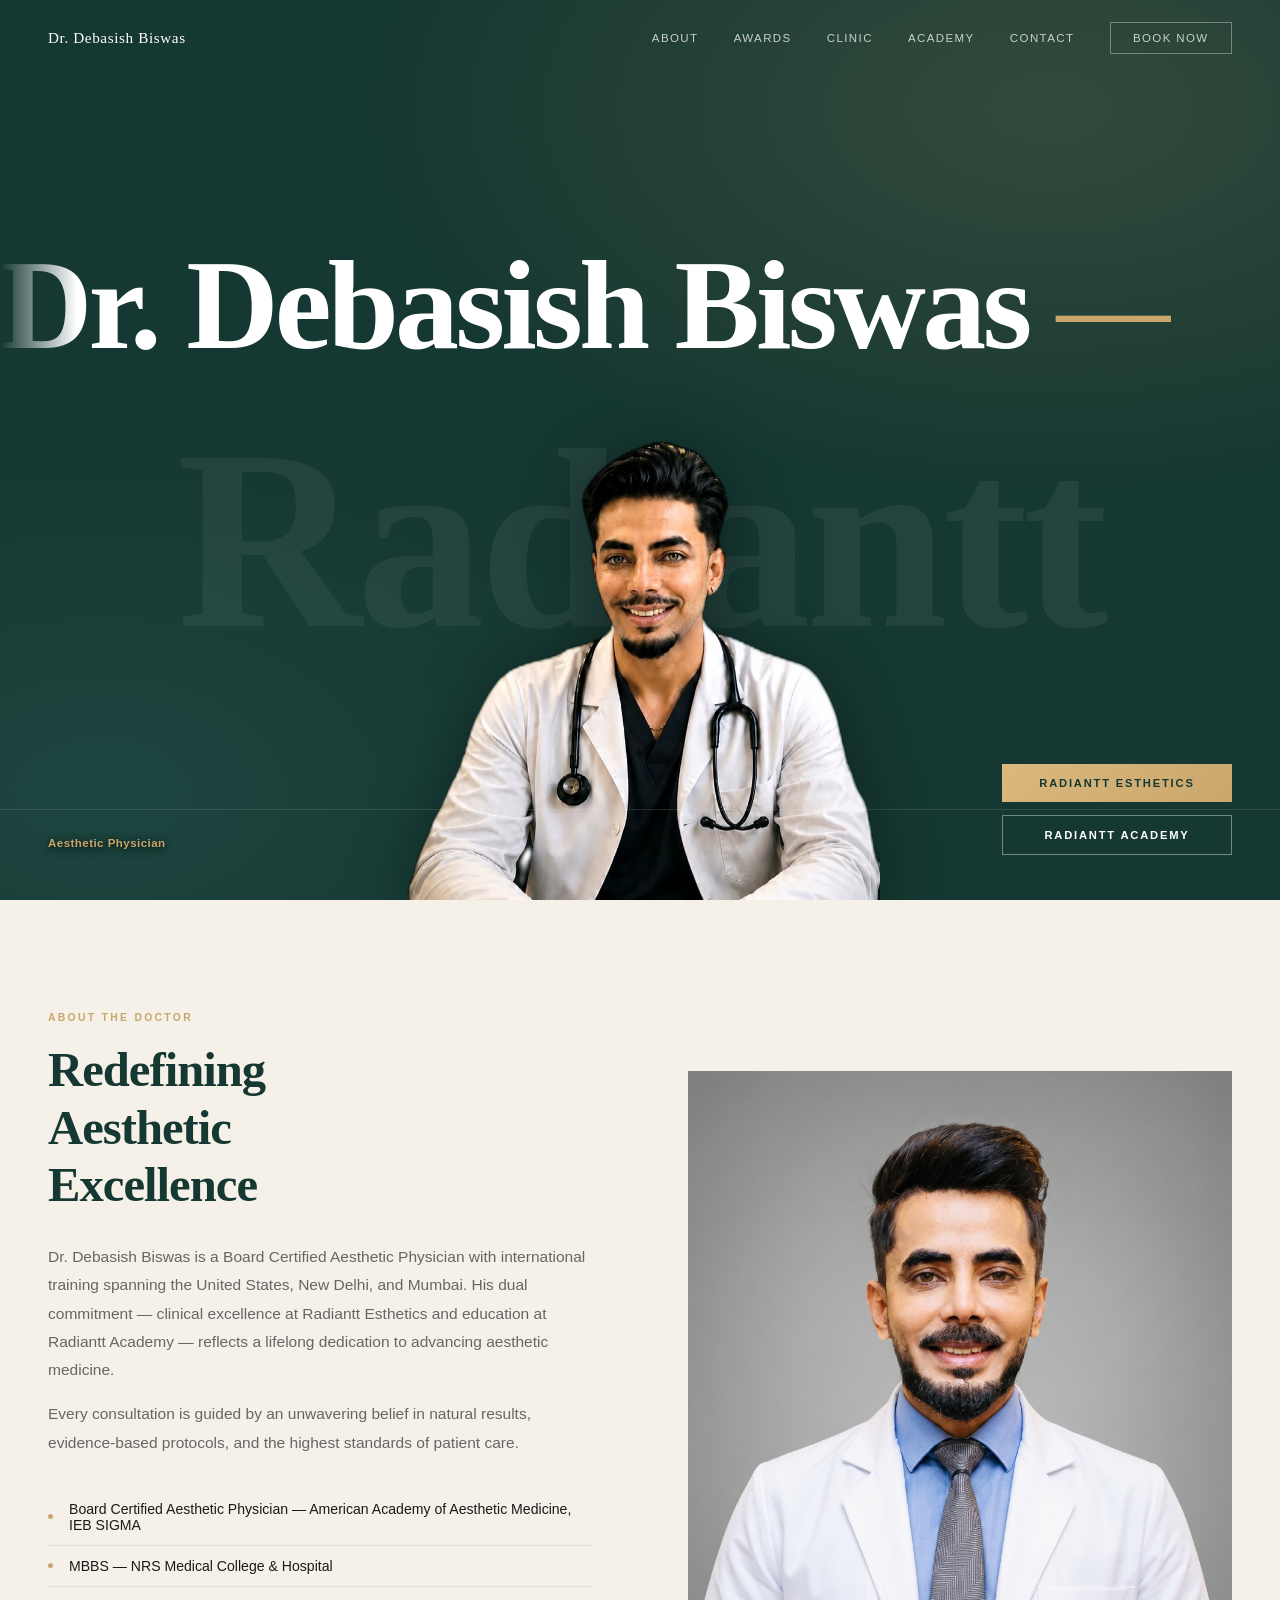
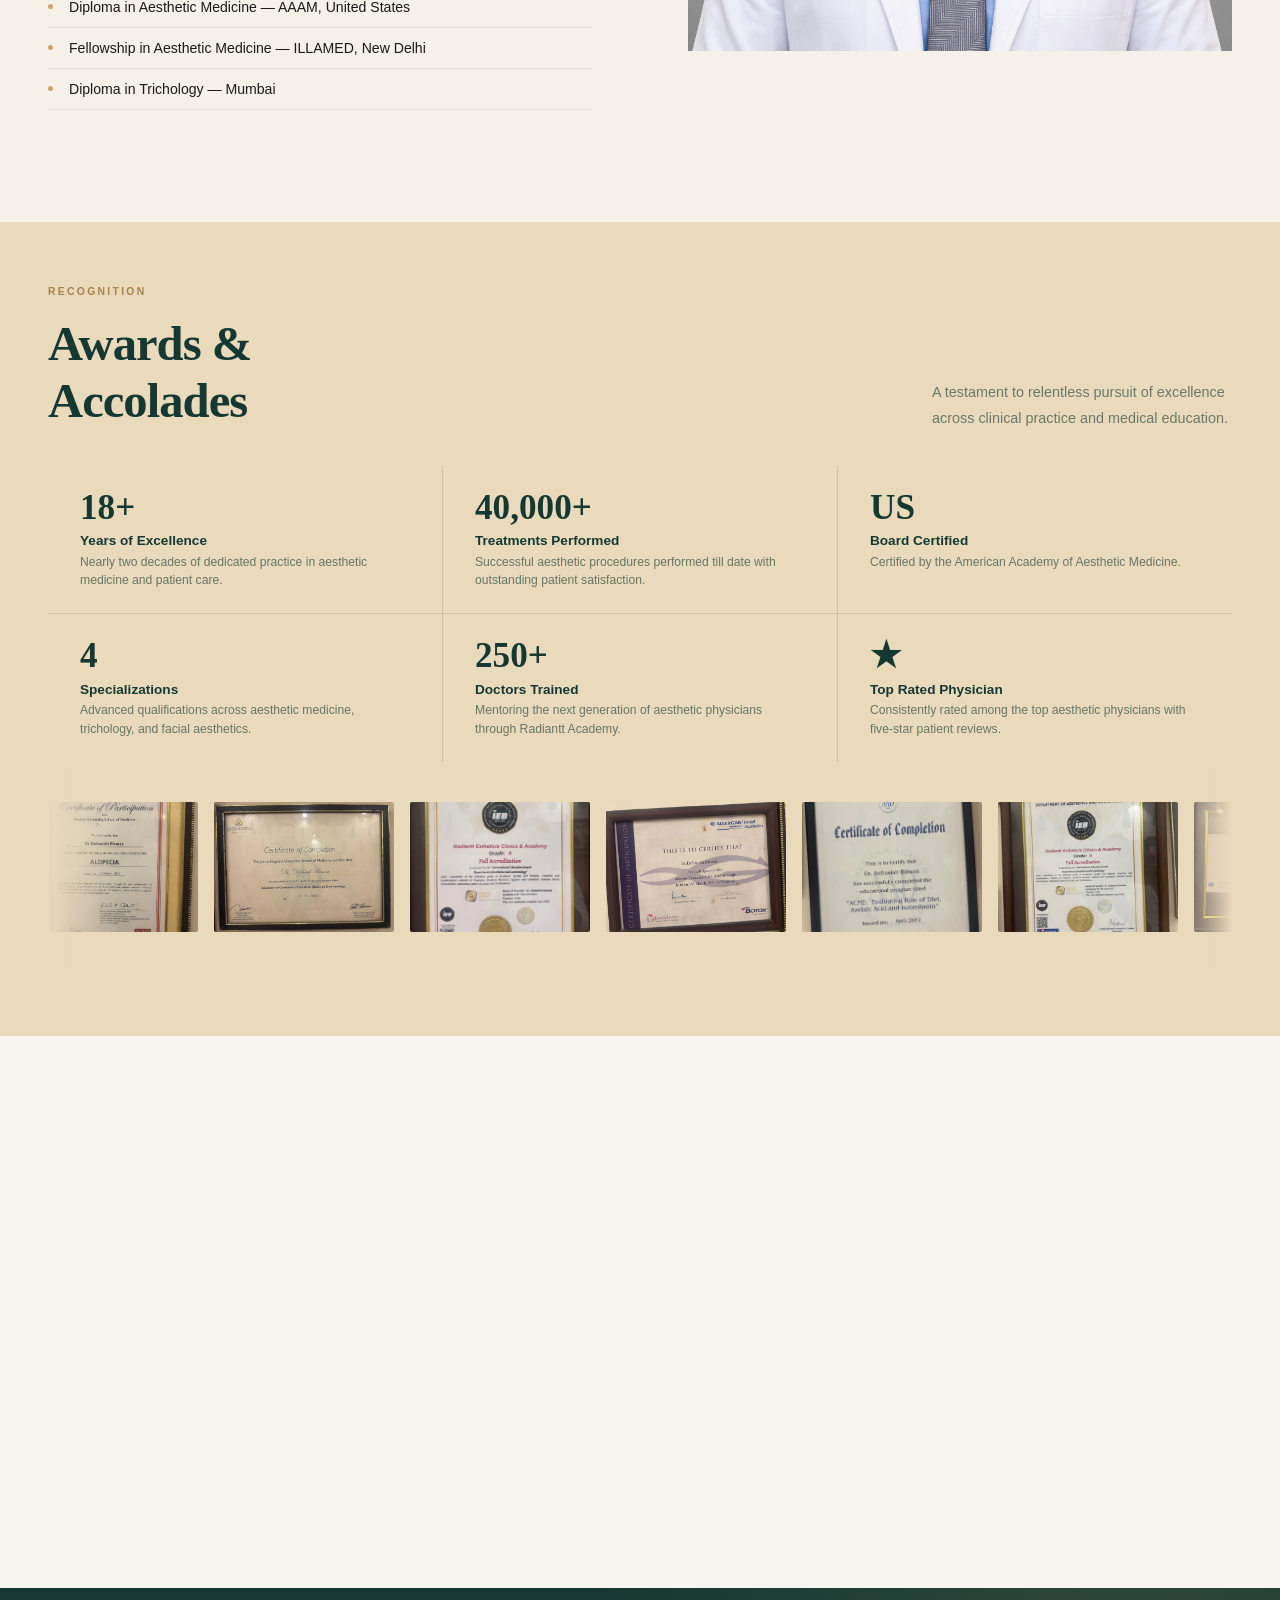
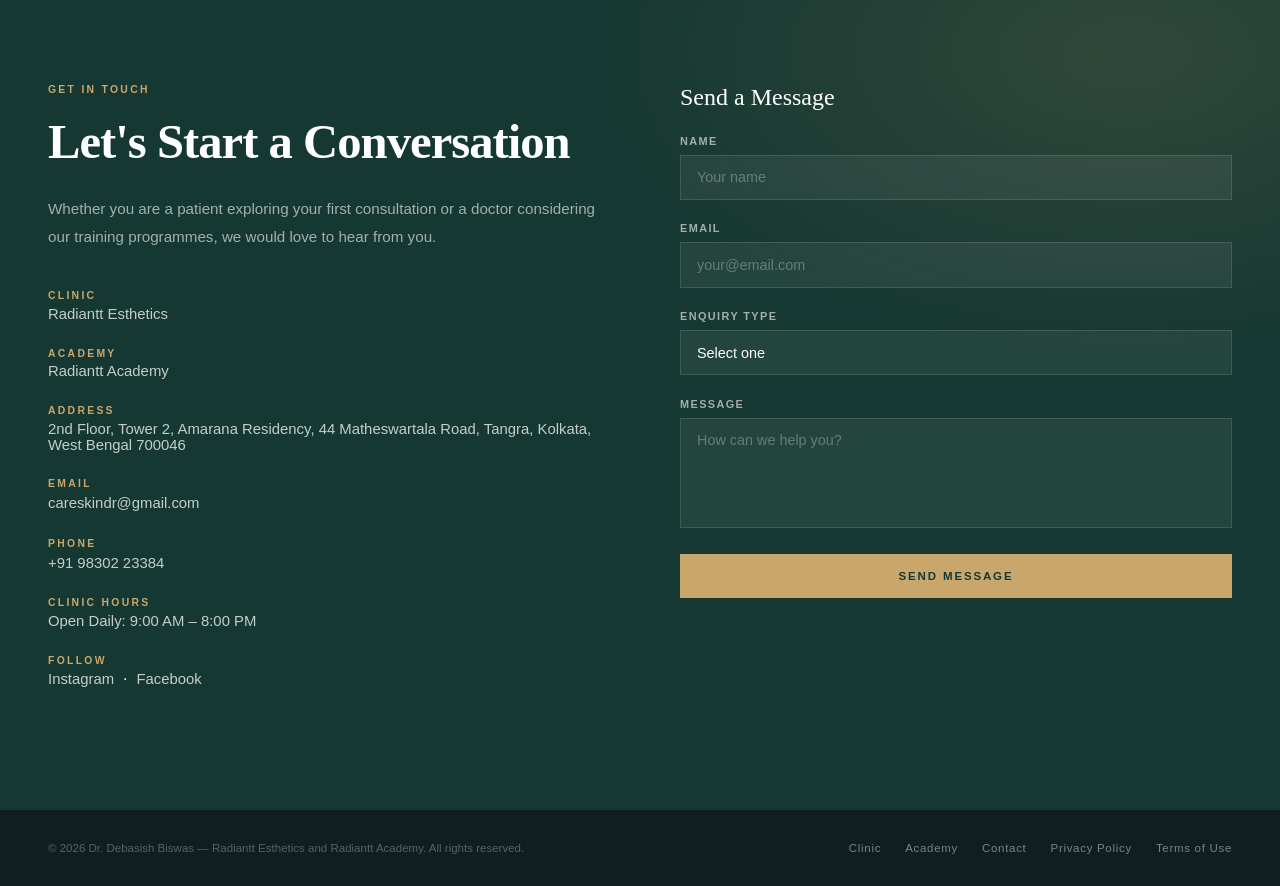
==== index.html @ 65ec3993 "Add "db" monogram favicon in forest green favicon.ico plus 16/32px PNGs and an opaque apple-touch-ic" ====
<!DOCTYPE html>
<html lang="en">
<head>
<meta charset="UTF-8">
<meta name="viewport" content="width=device-width, initial-scale=1.0">
<meta http-equiv="Content-Security-Policy" content="default-src 'self'; style-src 'self' 'unsafe-inline' https://fonts.googleapis.com; font-src https://fonts.gstatic.com; img-src 'self' data:; script-src 'self'; form-action 'none'; base-uri 'self'; frame-ancestors 'none'; object-src 'none'">
<meta name="referrer" content="strict-origin-when-cross-origin">
<meta name="robots" content="noindex, nofollow">
<meta name="description" content="Dr. Debasish Biswas — Board Certified Aesthetic Physician. Radiantt Esthetics clinic and Radiantt Academy training in aesthetic medicine.">
<title>Dr. Debasish Biswas - Aesthetic Physician</title>
<link rel="preconnect" href="https://fonts.googleapis.com">
<link rel="preconnect" href="https://fonts.gstatic.com" crossorigin>
<link href="https://fonts.googleapis.com/css2?family=Playfair+Display:ital,wght@0,400;0,600;0,700;0,900;1,400&family=Inter:wght@300;400;500;600&display=swap" rel="stylesheet">
<link rel="icon" href="favicon.ico" sizes="any">
<link rel="icon" href="favicon-32.png" type="image/png" sizes="32x32">
<link rel="icon" href="favicon-16.png" type="image/png" sizes="16x16">
<link rel="apple-touch-icon" href="apple-touch-icon.png">
<link rel="stylesheet" href="style.css?v=43">
</head>
<body class="home">
<nav id="nav">
  <a href="index.html" class="nav-logo">Dr. Debasish Biswas</a>
  <div class="nav-links">
    <a href="#about">About</a>
    <a href="#awards">Awards</a>
    <a href="clinic.html">Clinic</a>
    <a href="academy.html">Academy</a>
    <a href="#contact">Contact</a>
    <a href="clinic.html#booking" class="nav-book">Book Now</a>
  </div>
  <button class="ham" id="hamBtn" aria-label="Open menu"><span></span><span></span><span></span></button>
</nav>
<div class="mobile-menu" id="mobileMenu">
  <button class="mobile-close" id="mobileClose" aria-label="Close menu">&#x2715;</button>
  <a href="#about">About</a><a href="#awards">Awards</a><a href="clinic.html">Clinic</a>
  <a href="academy.html">Academy</a><a href="#contact">Contact</a><a href="clinic.html#booking">Book Now</a>
</div>
<section class="hero" id="home">
  <div class="hero-bg-word">Radiantt</div>
  <div class="hero-marquee">
    <div class="hero-track">
      <span>Dr. Debasish Biswas <span class="dash">&mdash;</span> </span>
      <span>Dr. Debasish Biswas <span class="dash">&mdash;</span> </span>
      <span>Dr. Debasish Biswas <span class="dash">&mdash;</span> </span>
      <span>Dr. Debasish Biswas <span class="dash">&mdash;</span> </span>
    </div>
  </div>
  <div class="hero-photo-wrap"><img src="hero-cutout.png" alt="Dr. Debasish Biswas"></div>
  <div class="hero-rule"></div>
  <div class="hero-bottom">
    <div class="hero-cred">
      <strong>Aesthetic Physician</strong>
    </div>
    <div class="hero-cta">
      <a href="clinic.html" class="btn-gold">Radiantt Esthetics</a>
      <a href="academy.html" class="btn-ghost">Radiantt Academy</a>
    </div>
  </div>
</section>
<section class="about" id="about">
  <div>
    <div class="lbl">About the Doctor</div>
    <h2 class="sec-title">Redefining<br>Aesthetic<br>Excellence</h2>
    <p class="sec-body">Dr. Debasish Biswas is a Board Certified Aesthetic Physician with international training spanning the United States, New Delhi, and Mumbai. His dual commitment &mdash; clinical excellence at Radiantt Esthetics and education at Radiantt Academy &mdash; reflects a lifelong dedication to advancing aesthetic medicine.</p>
    <p class="sec-body" style="margin-top:1rem">Every consultation is guided by an unwavering belief in natural results, evidence-based protocols, and the highest standards of patient care.</p>
    <ul class="cred-list">
      <li>Board Certified Aesthetic Physician &mdash; American Academy of Aesthetic Medicine, IEB SIGMA</li>
      <li>MBBS &mdash; NRS Medical College &amp; Hospital</li>
      <li>Diploma in Aesthetic Medicine &mdash; AAAM, United States</li>
      <li>Fellowship in Aesthetic Medicine &mdash; ILLAMED, New Delhi</li>
      <li>Diploma in Trichology &mdash; Mumbai</li>
    </ul>
  </div>
  <div class="about-img-wrap">
    <img src="about%20me.jpeg" alt="Dr. Debasish Biswas">
    <div class="about-accent"></div>
  </div>
</section>
<section class="awards" id="awards">
  <div class="awards-head">
    <div><div class="lbl">Recognition</div><h2 class="sec-title" style="margin-bottom:0">Awards &amp;<br>Accolades</h2></div>
    <p class="awards-sub">A testament to relentless pursuit of excellence across clinical practice and medical education.</p>
  </div>
  <div class="awards-grid">
    <div class="award-card"><div class="award-num">18+</div><div class="award-title">Years of Excellence</div><div class="award-desc">Nearly two decades of dedicated practice in aesthetic medicine and patient care.</div></div>
    <div class="award-card"><div class="award-num">40,000+</div><div class="award-title">Treatments Performed</div><div class="award-desc">Successful aesthetic procedures performed till date with outstanding patient satisfaction.</div></div>
    <div class="award-card"><div class="award-num">US</div><div class="award-title">Board Certified</div><div class="award-desc">Certified by the American Academy of Aesthetic Medicine.</div></div>
    <div class="award-card"><div class="award-num">4</div><div class="award-title">Specializations</div><div class="award-desc">Advanced qualifications across aesthetic medicine, trichology, and facial aesthetics.</div></div>
    <div class="award-card"><div class="award-num">250+</div><div class="award-title">Doctors Trained</div><div class="award-desc">Mentoring the next generation of aesthetic physicians through Radiantt Academy.</div></div>
    <div class="award-card"><div class="award-num">&#9733;</div><div class="award-title">Top Rated Physician</div><div class="award-desc">Consistently rated among the top aesthetic physicians with five-star patient reviews.</div></div>
  </div>
  <div class="awards-strip">
    <div class="awards-reel" id="awardsReel">
      <button class="ar-item" data-src="awards/IMG_3077.webp"><img src="awards/IMG_3077.webp" alt="Award photo" loading="lazy"></button>
      <button class="ar-item" data-src="awards/IMG_3078.webp"><img src="awards/IMG_3078.webp" alt="Award photo" loading="lazy"></button>
      <button class="ar-item" data-src="awards/IMG_3079.webp"><img src="awards/IMG_3079.webp" alt="Award photo" loading="lazy"></button>
      <button class="ar-item" data-src="awards/IMG_3080.webp"><img src="awards/IMG_3080.webp" alt="Award photo" loading="lazy"></button>
      <button class="ar-item" data-src="awards/IMG_3081.webp"><img src="awards/IMG_3081.webp" alt="Award photo" loading="lazy"></button>
      <button class="ar-item" data-src="awards/IMG_3082.webp"><img src="awards/IMG_3082.webp" alt="Award photo" loading="lazy"></button>
      <button class="ar-item" data-src="awards/IMG_3085.webp"><img src="awards/IMG_3085.webp" alt="Award photo" loading="lazy"></button>
      <button class="ar-item" data-src="awards/IMG_3086.webp"><img src="awards/IMG_3086.webp" alt="Award photo" loading="lazy"></button>
      <button class="ar-item" data-src="awards/IMG_3087.webp"><img src="awards/IMG_3087.webp" alt="Award photo" loading="lazy"></button>
      <button class="ar-item" data-src="awards/IMG_3088.webp"><img src="awards/IMG_3088.webp" alt="Award photo" loading="lazy"></button>
      <button class="ar-item" data-src="awards/IMG_3089.webp"><img src="awards/IMG_3089.webp" alt="Award photo" loading="lazy"></button>
      <button class="ar-item" data-src="awards/IMG_3090.webp"><img src="awards/IMG_3090.webp" alt="Award photo" loading="lazy"></button>
      <button class="ar-item" data-src="awards/IMG_3091.webp"><img src="awards/IMG_3091.webp" alt="Award photo" loading="lazy"></button>
      <button class="ar-item" data-src="awards/IMG_3092.webp"><img src="awards/IMG_3092.webp" alt="Award photo" loading="lazy"></button>
      <button class="ar-item" data-src="awards/IMG_3093.webp"><img src="awards/IMG_3093.webp" alt="Award photo" loading="lazy"></button>
      <button class="ar-item" data-src="awards/IMG_3096.webp"><img src="awards/IMG_3096.webp" alt="Award photo" loading="lazy"></button>
      <button class="ar-item" data-src="awards/IMG_3097.webp"><img src="awards/IMG_3097.webp" alt="Award photo" loading="lazy"></button>
      <button class="ar-item" data-src="awards/IMG_3098.webp"><img src="awards/IMG_3098.webp" alt="Award photo" loading="lazy"></button>
      <button class="ar-item" data-src="awards/IMG_3099.webp"><img src="awards/IMG_3099.webp" alt="Award photo" loading="lazy"></button>
      <button class="ar-item" data-src="awards/IMG_3100.webp"><img src="awards/IMG_3100.webp" alt="Award photo" loading="lazy"></button>
      <button class="ar-item" data-src="awards/IMG_3844.webp"><img src="awards/IMG_3844.webp" alt="Award photo" loading="lazy"></button>
      <button class="ar-item" data-src="awards/IMG_3845.webp"><img src="awards/IMG_3845.webp" alt="Award photo" loading="lazy"></button>
      <button class="ar-item" data-src="awards/copy_41D85144-1AA3-41CF-B88D-F501EE7491CE.webp"><img src="awards/copy_41D85144-1AA3-41CF-B88D-F501EE7491CE.webp" alt="Award photo" loading="lazy"></button>
      <!-- duplicate for seamless loop -->
      <button class="ar-item" data-src="awards/IMG_3077.webp"><img src="awards/IMG_3077.webp" alt="Award photo" loading="lazy"></button>
      <button class="ar-item" data-src="awards/IMG_3078.webp"><img src="awards/IMG_3078.webp" alt="Award photo" loading="lazy"></button>
      <button class="ar-item" data-src="awards/IMG_3079.webp"><img src="awards/IMG_3079.webp" alt="Award photo" loading="lazy"></button>
      <button class="ar-item" data-src="awards/IMG_3080.webp"><img src="awards/IMG_3080.webp" alt="Award photo" loading="lazy"></button>
      <button class="ar-item" data-src="awards/IMG_3081.webp"><img src="awards/IMG_3081.webp" alt="Award photo" loading="lazy"></button>
      <button class="ar-item" data-src="awards/IMG_3082.webp"><img src="awards/IMG_3082.webp" alt="Award photo" loading="lazy"></button>
      <button class="ar-item" data-src="awards/IMG_3085.webp"><img src="awards/IMG_3085.webp" alt="Award photo" loading="lazy"></button>
      <button class="ar-item" data-src="awards/IMG_3086.webp"><img src="awards/IMG_3086.webp" alt="Award photo" loading="lazy"></button>
      <button class="ar-item" data-src="awards/IMG_3087.webp"><img src="awards/IMG_3087.webp" alt="Award photo" loading="lazy"></button>
      <button class="ar-item" data-src="awards/IMG_3088.webp"><img src="awards/IMG_3088.webp" alt="Award photo" loading="lazy"></button>
      <button class="ar-item" data-src="awards/IMG_3089.webp"><img src="awards/IMG_3089.webp" alt="Award photo" loading="lazy"></button>
      <button class="ar-item" data-src="awards/IMG_3090.webp"><img src="awards/IMG_3090.webp" alt="Award photo" loading="lazy"></button>
      <button class="ar-item" data-src="awards/IMG_3091.webp"><img src="awards/IMG_3091.webp" alt="Award photo" loading="lazy"></button>
      <button class="ar-item" data-src="awards/IMG_3092.webp"><img src="awards/IMG_3092.webp" alt="Award photo" loading="lazy"></button>
      <button class="ar-item" data-src="awards/IMG_3093.webp"><img src="awards/IMG_3093.webp" alt="Award photo" loading="lazy"></button>
      <button class="ar-item" data-src="awards/IMG_3096.webp"><img src="awards/IMG_3096.webp" alt="Award photo" loading="lazy"></button>
      <button class="ar-item" data-src="awards/IMG_3097.webp"><img src="awards/IMG_3097.webp" alt="Award photo" loading="lazy"></button>
      <button class="ar-item" data-src="awards/IMG_3098.webp"><img src="awards/IMG_3098.webp" alt="Award photo" loading="lazy"></button>
      <button class="ar-item" data-src="awards/IMG_3099.webp"><img src="awards/IMG_3099.webp" alt="Award photo" loading="lazy"></button>
      <button class="ar-item" data-src="awards/IMG_3100.webp"><img src="awards/IMG_3100.webp" alt="Award photo" loading="lazy"></button>
      <button class="ar-item" data-src="awards/IMG_3844.webp"><img src="awards/IMG_3844.webp" alt="Award photo" loading="lazy"></button>
      <button class="ar-item" data-src="awards/IMG_3845.webp"><img src="awards/IMG_3845.webp" alt="Award photo" loading="lazy"></button>
      <button class="ar-item" data-src="awards/copy_41D85144-1AA3-41CF-B88D-F501EE7491CE.webp"><img src="awards/copy_41D85144-1AA3-41CF-B88D-F501EE7491CE.webp" alt="Award photo" loading="lazy"></button>
    </div>
  </div>
</section>
<div id="lb" class="lb" aria-modal="true" role="dialog" aria-label="Award photo" hidden>
  <button class="lb-close" id="lbClose" aria-label="Close">&times;</button>
  <button class="lb-nav lb-prev" id="lbPrev" aria-label="Previous">&#8249;</button>
  <img class="lb-img" id="lbImg" src="" alt="Award photo">
  <button class="lb-nav lb-next" id="lbNext" aria-label="Next">&#8250;</button>
  <div class="lb-counter" id="lbCounter"></div>
</div>
<section class="dual-gateway" id="explore">
  <a href="clinic.html" class="gate-card gate-card--esthetics">
    <div class="lbl">Aesthetic Clinic</div>
    <h3>Radiantt Esthetics</h3>
    <p>Advanced, physician-led aesthetic treatments tailored to your goals &mdash; Botox, pigmentation, facial peels, anti-aging and more.</p>
    <span class="gate-link">Explore the Clinic</span>
  </a>
  <a href="academy.html" class="gate-card gate-card--academy">
    <div class="lbl">Professional Training</div>
    <h3>Radiantt Academy</h3>
    <p>World-class training for doctors entering aesthetic medicine &mdash; hands-on programmes, mentorship and certification.</p>
    <span class="gate-link">Explore the Academy</span>
  </a>
</section>
<section class="contact" id="contact">
  <div class="contact-grid">
    <div class="contact-info">
      <div class="lbl">Get In Touch</div>
      <h2 class="sec-title">Let's Start a Conversation</h2>
      <p>Whether you are a patient exploring your first consultation or a doctor considering our training programmes, we would love to hear from you.</p>
      <div class="c-detail"><div class="lbl">Clinic</div><p>Radiantt Esthetics</p></div>
      <div class="c-detail"><div class="lbl">Academy</div><p>Radiantt Academy</p></div>
      <div class="c-detail"><div class="lbl">Address</div><p>2nd Floor, Tower 2, Amarana Residency, 44 Matheswartala Road, Tangra, Kolkata, West Bengal 700046</p></div>
      <div class="c-detail"><div class="lbl">Email</div><a href="mailto:careskindr@gmail.com">careskindr@gmail.com</a></div>
      <div class="c-detail"><div class="lbl">Phone</div><a href="tel:+919830223384">+91 98302 23384</a></div>
      <div class="c-detail"><div class="lbl">Clinic Hours</div><p>Open Daily: 9:00 AM &ndash; 8:00 PM</p></div>
      <div class="c-detail"><div class="lbl">Follow</div><a href="https://www.instagram.com/radiantt_estheticis/" target="_blank" rel="noopener noreferrer">Instagram</a> &nbsp;&#183;&nbsp; <a href="https://www.facebook.com/drbiswasskincare" target="_blank" rel="noopener noreferrer">Facebook</a></div>
    </div>
    <form data-noaction class="dark-form">
      <div class="contact-form-title">Send a Message</div>
      <div class="form-group"><label>Name</label><input type="text" placeholder="Your name"></div>
      <div class="form-group"><label>Email</label><input type="email" placeholder="your@email.com"></div>
      <div class="form-group"><label>Enquiry Type</label><select><option value="">Select one</option><option>Clinic Appointment</option><option>Academy Enquiry</option><option>General Enquiry</option></select></div>
      <div class="form-group"><label>Message</label><textarea placeholder="How can we help you?"></textarea></div>
      <button type="submit" class="btn-submit" style="background:var(--gold);color:var(--forest)">Send Message</button>
    </form>
  </div>
</section>
<footer>
  <p>&#169; 2026 Dr. Debasish Biswas &mdash; Radiantt Esthetics and Radiantt Academy. All rights reserved.</p>
  <div class="foot-links">
    <a href="clinic.html">Clinic</a>
    <a href="academy.html">Academy</a>
    <a href="#contact">Contact</a>
    <a href="privacy-policy.html">Privacy Policy</a>
    <a href="terms.html">Terms of Use</a>
  </div>
</footer>
<script src="script.js?v=14"></script>
</body>
</html>
---- style.css ----
*,*::before,*::after{margin:0;padding:0;box-sizing:border-box}
:root{--forest:#163832;--forest2:#1e4741;--gold:#c9a76c;--gold2:#dbb97e;--gold-deep:#a8834b;--sand:#e9dabc;--sand2:#f4edde;--cream:#f5f0e8;--light:#f8f5f1;--white:#ffffff;--dark:#1a1a1a;--gray:#666;--border:rgba(0,0,0,0.09)}
html{scroll-behavior:smooth}
body{font-family:'Inter',sans-serif;background:var(--white);color:var(--dark);overflow-x:hidden}
nav{position:fixed;top:0;left:0;right:0;z-index:200;padding:1.4rem 3rem;display:flex;justify-content:space-between;align-items:center;transition:background-color .35s}
nav.scrolled{background-color:var(--forest);backdrop-filter:blur(12px)}
.nav-logo{color:#fff;font-family:'Playfair Display',serif;font-size:.95rem;font-weight:400;letter-spacing:.04em;text-decoration:none}
.nav-links{display:flex;gap:2.2rem;align-items:center}
.nav-links a{color:rgba(255,255,255,.75);text-decoration:none;font-size:.72rem;font-weight:500;letter-spacing:.12em;text-transform:uppercase;transition:color .2s}
.nav-links a:hover,.nav-links a:focus,.nav-links a.active{color:var(--gold)}
.nav-book{padding:.55rem 1.4rem;border:1px solid rgba(255,255,255,.35);color:#fff;font-size:.7rem;font-weight:600;letter-spacing:.12em;text-transform:uppercase;text-decoration:none;transition:all .25s}
.nav-book:hover{background:var(--gold);border-color:var(--gold);color:var(--forest)}
.hero{position:relative;height:100vh;min-height:680px;background:radial-gradient(1100px 620px at 82% 12%,rgba(201,167,108,.16),transparent 62%),radial-gradient(800px 500px at 8% 88%,rgba(30,71,65,.85),transparent 70%),var(--forest);overflow:hidden;display:flex;flex-direction:column;justify-content:flex-end}
.hero-bg-word{position:absolute;top:60%;left:50%;transform:translate(-50%,-50%);font-family:'Playfair Display',serif;font-size:clamp(110px,20vw,300px);font-weight:900;color:rgba(255,255,255,.06);white-space:nowrap;letter-spacing:-.02em;pointer-events:none;user-select:none;z-index:1}
.hero-marquee{position:absolute;top:34%;left:0;right:0;transform:translateY(-50%);z-index:2;overflow:hidden;pointer-events:none;user-select:none;-webkit-mask-image:linear-gradient(90deg,transparent,#000 6%,#000 94%,transparent);mask-image:linear-gradient(90deg,transparent,#000 6%,#000 94%,transparent)}
.hero-track{display:flex;width:max-content;animation:hero-scroll 26s linear infinite}
.hero-track span{font-family:'Playfair Display',serif;font-size:clamp(64px,10vw,160px);font-weight:900;color:#fff;line-height:.92;letter-spacing:-.03em;white-space:nowrap;padding-right:.5em}
.hero-track .dash{color:var(--gold);font-style:italic;font-weight:400}
@keyframes hero-scroll{from{transform:translateX(0)}to{transform:translateX(-50%)}}
@media(prefers-reduced-motion:reduce){.hero-track{animation:none}}
.hero-photo-wrap{position:absolute;bottom:0;left:50%;transform:translateX(-50%);height:78%;z-index:4;display:flex;align-items:flex-end;justify-content:center}
.hero-photo-wrap img{height:100%;width:auto;max-width:480px;object-fit:contain;object-position:bottom center;display:block;filter:drop-shadow(0 8px 32px rgba(0,0,0,.4))}
.hero-rule{position:absolute;bottom:5.6rem;left:0;right:0;height:1px;background:rgba(255,255,255,.12);z-index:6}
.hero-bottom{position:relative;z-index:6;padding:0 3rem 2.8rem;display:flex;justify-content:space-between;align-items:flex-end}
.hero-cred{font-size:.72rem;line-height:1.9;color:rgba(255,255,255,.6);letter-spacing:.04em;text-shadow:0 1px 4px rgba(0,0,0,.55)}
.hero-cred strong{color:var(--gold);font-weight:600;display:block;text-shadow:0 1px 4px rgba(0,0,0,.65),0 2px 12px rgba(0,0,0,.45)}
.hero-cta{display:flex;flex-direction:column;gap:.8rem;align-items:flex-end}
.btn-gold{display:inline-block;padding:.82rem 2.2rem;background:linear-gradient(135deg,var(--gold2),var(--gold));color:var(--forest);font-size:.7rem;font-weight:700;letter-spacing:.16em;text-transform:uppercase;text-decoration:none;transition:all .25s;min-width:230px;text-align:center}
.btn-gold:hover{background:var(--gold2);transform:translateY(-2px)}
.btn-ghost{display:inline-block;padding:.82rem 2.2rem;border:1px solid rgba(255,255,255,.4);color:#fff;font-size:.7rem;font-weight:600;letter-spacing:.16em;text-transform:uppercase;text-decoration:none;transition:all .25s;min-width:230px;text-align:center}
.btn-ghost:hover{border-color:var(--gold);color:var(--gold)}
.page-hero{position:relative;background:radial-gradient(900px 460px at 85% 10%,rgba(201,167,108,.18),transparent 62%),radial-gradient(700px 420px at 10% 95%,rgba(30,71,65,.9),transparent 70%),var(--forest);padding:9.5rem 3rem 4.5rem;text-align:center;overflow:hidden}
.page-hero::before{content:attr(data-word);position:absolute;top:50%;left:50%;transform:translate(-50%,-50%);font-family:'Playfair Display',serif;font-size:clamp(90px,16vw,240px);font-weight:900;color:rgba(255,255,255,.05);white-space:nowrap;pointer-events:none;z-index:2}
.page-hero>*{position:relative;z-index:3}
.page-hero>.page-hero-img{position:absolute;inset:0;width:100%;height:100%;object-fit:cover;z-index:0}
.page-hero>.page-hero-overlay{position:absolute;inset:0;z-index:1;background:linear-gradient(180deg,rgba(22,56,50,.4) 0%,rgba(22,56,50,.62) 60%,rgba(22,56,50,.72) 100%),radial-gradient(900px 460px at 85% 10%,rgba(201,167,108,.14),transparent 62%)}
.page-hero .lbl{color:var(--gold)}
.page-hero h1{font-family:'Playfair Display',serif;font-size:clamp(2.4rem,6vw,4.5rem);font-weight:900;color:#fff;line-height:1.05;letter-spacing:-.02em;text-shadow:0 2px 10px rgba(0,0,0,.45),0 4px 24px rgba(0,0,0,.3)}
.page-hero p{color:rgba(255,255,255,.85);max-width:620px;margin:1.5rem auto 0;font-size:1rem;line-height:1.8;text-shadow:0 1px 6px rgba(0,0,0,.4)}
.page-hero .btn-ghost{margin-top:2rem}
.lbl{font-size:.65rem;font-weight:600;letter-spacing:.22em;text-transform:uppercase;color:var(--gold);margin-bottom:1.2rem}
.sec-title{font-family:'Playfair Display',serif;font-size:clamp(1.9rem,3.8vw,3.2rem);font-weight:700;line-height:1.18;letter-spacing:-.02em;color:var(--forest);margin-bottom:1.8rem}
.sec-body{font-size:.97rem;line-height:1.82;color:var(--gray);font-weight:300}
.about{padding:7rem 3rem;background:var(--cream);display:grid;grid-template-columns:1fr 1fr;gap:6rem;align-items:center}
.cred-list{list-style:none;margin-top:2rem}
.cred-list li{padding:.75rem 0;border-bottom:1px solid rgba(0,0,0,.07);display:flex;align-items:center;gap:1rem;font-size:.88rem;color:var(--dark)}
.cred-list li::before{content:'';width:5px;height:5px;background:var(--gold);border-radius:50%;flex-shrink:0}
.about-img-wrap{position:relative}
.about-img-wrap img{width:100%;height:580px;object-fit:cover;object-position:top;display:block}
.about-accent{position:absolute;bottom:-1.8rem;right:-1.8rem;width:55%;height:55%;border:1px solid var(--gold);pointer-events:none;z-index:-1}
.awards{padding:4rem 3rem;background:var(--sand)}
.awards-head{display:flex;justify-content:space-between;align-items:flex-end;margin-bottom:2.2rem;gap:2rem;flex-wrap:wrap}
.awards .lbl{color:var(--gold-deep)}
.awards-sub{font-size:.9rem;line-height:1.75;color:rgba(22,56,50,.6);max-width:300px}
.awards-grid{display:grid;grid-template-columns:repeat(3,1fr);gap:1px;background:rgba(22,56,50,.14)}
.awards-strip{overflow-x:auto;overflow-y:hidden;-webkit-overflow-scrolling:touch;scrollbar-width:none;cursor:grab;padding:2.5rem 0;background:var(--sand);-webkit-mask-image:linear-gradient(90deg,transparent,#000 6%,#000 94%,transparent);mask-image:linear-gradient(90deg,transparent,#000 6%,#000 94%,transparent)}
.awards-strip::-webkit-scrollbar{display:none}
.awards-strip.dragging{cursor:grabbing;scroll-behavior:auto}
.awards-reel{display:flex;gap:1rem;width:max-content}
.ar-item{flex-shrink:0;width:180px;height:130px;border:none;padding:0;cursor:pointer;overflow:hidden;background:var(--forest2);border-radius:2px;transition:transform .25s,box-shadow .25s}
.ar-item:hover{transform:scale(1.04);box-shadow:0 8px 28px rgba(0,0,0,.45)}
.ar-item img{width:100%;height:100%;object-fit:cover;display:block;pointer-events:none}
.lb{position:fixed;inset:0;z-index:900;background:rgba(0,0,0,.9);display:flex;align-items:center;justify-content:center;backdrop-filter:blur(8px)}
.lb[hidden]{display:none}
.lb-img{max-width:88vw;max-height:86vh;object-fit:contain;border-radius:2px;box-shadow:0 24px 80px rgba(0,0,0,.7);transition:opacity .18s ease}
.lb-video{max-width:88vw;max-height:86vh;border-radius:2px;box-shadow:0 24px 80px rgba(0,0,0,.7)}
.client-item{position:relative}
.client-item .play-badge{position:absolute;top:50%;left:50%;transform:translate(-50%,-50%);width:52px;height:52px;border-radius:50%;background:rgba(0,0,0,.5);border:1.5px solid rgba(255,255,255,.85);display:flex;align-items:center;justify-content:center;pointer-events:none;transition:background .25s,transform .25s}
.client-item .play-badge::after{content:'';border-style:solid;border-width:9px 0 9px 15px;border-color:transparent transparent transparent #fff;margin-left:3px}
.client-item:hover .play-badge{background:rgba(0,0,0,.7);transform:translate(-50%,-50%) scale(1.08)}
.lb-img.lb-fade{opacity:0}
.lb-close{position:absolute;top:1.5rem;right:2rem;background:none;border:none;color:#fff;font-size:2.5rem;line-height:1;cursor:pointer;opacity:.65;transition:opacity .2s;z-index:1}
.lb-close:hover{opacity:1}
.lb-nav{position:absolute;top:50%;transform:translateY(-50%);background:rgba(255,255,255,.1);border:1px solid rgba(255,255,255,.18);color:#fff;font-size:2.2rem;line-height:1;cursor:pointer;width:52px;height:52px;border-radius:50%;display:flex;align-items:center;justify-content:center;transition:background .2s,opacity .2s;opacity:.6;backdrop-filter:blur(4px);z-index:1;padding-bottom:.1rem}
.lb-nav:hover{background:rgba(255,255,255,.22);opacity:1}
.lb-prev{left:1.8rem}
.lb-next{right:1.8rem}
.lb-counter{position:absolute;bottom:1.6rem;left:50%;transform:translateX(-50%);color:rgba(255,255,255,.45);font-family:'Inter',sans-serif;font-size:.72rem;font-weight:500;letter-spacing:.16em;text-transform:uppercase;white-space:nowrap;pointer-events:none}
@media(max-width:600px){.lb-nav{width:40px;height:40px;font-size:1.8rem}.lb-prev{left:.8rem}.lb-next{right:.8rem}}
.award-card{background:var(--sand);padding:1.5rem 2rem;transition:background .25s}
.award-card:hover{background:#f0e4ca}
.award-num{font-family:'Playfair Display',serif;font-size:2.2rem;font-weight:900;color:var(--forest);line-height:1;margin-bottom:.5rem}
.award-title{font-size:.85rem;font-weight:600;color:var(--forest);margin-bottom:.3rem}
.award-desc{font-size:.76rem;color:rgba(22,56,50,.62);line-height:1.5}
.dual-gateway{padding:6rem 3rem;background:var(--light);display:grid;grid-template-columns:1fr 1fr;gap:2rem}
.gate-card{position:relative;min-height:360px;padding:3.5rem 3rem;display:flex;flex-direction:column;justify-content:flex-end;background-size:cover;background-position:center;border-top:3px solid var(--gold);overflow:hidden;text-decoration:none;isolation:isolate;opacity:0;transform:translateY(48px);transition:opacity .8s cubic-bezier(.16,.84,.44,1),transform .8s cubic-bezier(.16,.84,.44,1)}
.gate-card::before{content:'';position:absolute;inset:0;z-index:-1;background:linear-gradient(155deg,rgba(22,56,50,.94),rgba(22,56,50,.55) 55%,rgba(22,56,50,.82));transition:background .4s}
.gate-card.is-visible{opacity:1;transform:translateY(0)}
.gate-card.is-visible:nth-child(2){transition-delay:.15s}
.gate-card:hover{transition:transform .3s,box-shadow .3s;transform:translateY(-4px);box-shadow:0 20px 50px rgba(0,0,0,.28)}
.gate-card:hover::before{background:linear-gradient(155deg,rgba(22,56,50,.85),rgba(22,56,50,.42) 55%,rgba(22,56,50,.72))}
.gate-card .lbl{color:var(--gold)}
.gate-card h3{font-family:'Playfair Display',serif;font-size:1.9rem;font-weight:700;color:#fff;margin-bottom:.8rem}
.gate-card p{font-size:.9rem;line-height:1.7;color:rgba(255,255,255,.75);margin-bottom:1.6rem}
.gate-card .gate-link{font-size:.7rem;font-weight:700;letter-spacing:.16em;text-transform:uppercase;color:var(--gold)}
.gate-card .gate-link::after{content:' \2192'}
.gate-card--esthetics{background-image:url(clinic_homepage.webp)}
.gate-card--academy{background-image:url(academy_homepage.webp)}
@media(prefers-reduced-motion:reduce){.gate-card{opacity:1;transform:none;transition:none}}
.gateway{padding:5rem 3rem;background:var(--light);text-align:center}
.treatments{padding:5.5rem 3rem;background:var(--white)}
.services-grid{display:grid;grid-template-columns:repeat(2,1fr);gap:1.8rem;margin-top:3rem}
.service-card{background:var(--white);border:1px solid var(--border);overflow:hidden;transition:box-shadow .3s}
.service-card:hover{box-shadow:0 16px 50px rgba(0,0,0,.08)}
.service-card-media{position:relative;overflow:hidden}
.service-card-media img{width:100%;height:auto;display:block}
.service-card-name{position:absolute;bottom:1rem;left:1.6rem;font-family:'Playfair Display',serif;font-weight:700;font-size:1.7rem;color:#fff;z-index:1;letter-spacing:.02em;text-shadow:0 1px 4px rgba(0,0,0,.6),0 2px 14px rgba(0,0,0,.45)}
.service-card-list{list-style:none;padding:1.5rem 1.8rem 1.8rem;display:grid;grid-template-columns:repeat(2,1fr);gap:0 1.2rem}
.service-card-list li{padding:.55rem 0;border-bottom:1px solid var(--border);font-size:.82rem;color:var(--gray);line-height:1.4;position:relative;padding-left:.9rem}
.service-card-list li::before{content:'';position:absolute;left:0;top:1rem;width:4px;height:4px;background:var(--gold);border-radius:50%}
.service-card-list li:last-child,.service-card-list li:nth-last-child(2):nth-child(odd){border-bottom:none}
@media(max-width:900px){.services-grid{grid-template-columns:1fr}}
@media(max-width:600px){.services-grid{gap:1.2rem}.service-card-list{grid-template-columns:1fr;padding:1.2rem 1.4rem 1.4rem}}
.clients-section{padding:6rem 0 6rem 3rem;background:var(--cream)}
.clients-section .sec-body{padding-right:3rem}
.client-strip{overflow-x:auto;overflow-y:hidden;-webkit-overflow-scrolling:touch;scrollbar-width:none;cursor:grab;margin-top:3rem;-webkit-mask-image:linear-gradient(90deg,transparent,#000 4%,#000 96%,transparent);mask-image:linear-gradient(90deg,transparent,#000 4%,#000 96%,transparent)}
.client-strip::-webkit-scrollbar{display:none}
.client-strip.dragging{cursor:grabbing;scroll-behavior:auto}
.client-reel{display:flex;gap:1.2rem;width:max-content}
.client-item{flex-shrink:0;width:200px;height:260px;background:var(--forest2);border-radius:2px;border:none;padding:0;cursor:pointer;overflow:hidden;transition:transform .25s,box-shadow .25s}
.client-item:hover{transform:scale(1.03);box-shadow:0 10px 30px rgba(0,0,0,.25)}
.client-item img{width:100%;height:100%;object-fit:cover;display:block;pointer-events:none}
.testimonials{padding:6rem 0 6rem 3rem;background:var(--sand);overflow:hidden}
.testimonials .lbl{color:var(--gold-deep)}
.testimonials .sec-title{padding-right:3rem;margin-bottom:1rem}
.google-rating{display:flex;align-items:center;gap:.6rem;margin-bottom:1.8rem}
.google-rating span{font-size:.85rem;color:#555}
.google-rating strong{color:var(--gold-deep);font-weight:700}
.test-strip{position:relative;margin-top:2rem;display:flex;align-items:center;gap:.6rem}
.test-scroll{display:flex;gap:1.2rem;overflow-x:auto;scroll-snap-type:x mandatory;-webkit-overflow-scrolling:touch;scrollbar-width:none;padding:.2rem .2rem 1rem}
.test-scroll::-webkit-scrollbar{display:none}
.test-card{flex-shrink:0;width:270px;scroll-snap-align:start;padding:1.4rem;background:var(--white);border:1px solid rgba(0,0,0,.05);box-shadow:0 6px 26px rgba(22,56,50,.08);border-radius:2px;transition:border-color .25s,box-shadow .25s}
.test-card:hover{border-color:rgba(168,131,75,.4);box-shadow:0 10px 34px rgba(22,56,50,.14)}
.test-top{display:flex;align-items:center;justify-content:space-between;margin-bottom:.7rem}
.stars{color:var(--gold-deep);font-size:.8rem}
.test-text{font-size:.82rem;line-height:1.65;color:#555;font-style:italic;margin-bottom:1rem}
.test-author{font-size:.72rem;font-weight:600;color:var(--gold-deep);letter-spacing:.05em}
.test-arrow{flex-shrink:0;width:40px;height:40px;border-radius:50%;background:var(--white);border:1px solid var(--border);box-shadow:0 6px 20px rgba(0,0,0,.1);display:flex;align-items:center;justify-content:center;cursor:pointer;color:var(--forest);font-size:1.3rem;line-height:1;transition:background .2s,box-shadow .2s}
.test-arrow:hover{background:var(--sand2);box-shadow:0 8px 24px rgba(0,0,0,.16)}
@media(max-width:900px){.clients-section,.testimonials{padding-left:1.5rem}.clients-section .sec-body,.testimonials .sec-title{padding-right:1.5rem}.client-item{width:160px;height:210px}.test-card{width:230px;padding:1.2rem}.test-arrow{display:none}}
.faq-section{padding:6rem 3rem;background:var(--white)}
.faq-section.alt{background:var(--sand2)}
.faq-list{margin-top:3rem;max-width:760px}
.faq-item{border-bottom:1px solid var(--border)}
.faq-q{padding:1.4rem 0;display:flex;justify-content:space-between;align-items:center;cursor:pointer;font-weight:500;font-size:.97rem;color:var(--dark);transition:color .2s}
.faq-q:hover{color:var(--gold)}
.faq-icon{width:22px;height:22px;border:1px solid currentColor;border-radius:50%;display:flex;align-items:center;justify-content:center;font-size:.9rem;flex-shrink:0;transition:transform .3s;line-height:1;min-width:22px}
.faq-a{max-height:0;overflow:hidden;font-size:.9rem;color:var(--gray);line-height:1.75;transition:max-height .35s ease,padding .35s}
.faq-item.open .faq-a{max-height:260px;padding-bottom:1.4rem}
.faq-item.open .faq-icon{transform:rotate(45deg)}
.booking{padding:6rem 3rem;background:var(--cream)}
.booking-grid{display:grid;grid-template-columns:1fr 1fr;gap:5rem;align-items:start}
.info-block{margin-top:2.5rem;padding:2rem;background:var(--forest);color:#fff}
.info-block .lbl{color:var(--gold)}
.info-block p{font-size:.88rem;line-height:1.85;color:rgba(255,255,255,.65)}
.form-group{margin-bottom:1.4rem}
.form-group label{display:block;font-size:.68rem;font-weight:600;letter-spacing:.13em;text-transform:uppercase;color:var(--dark);margin-bottom:.5rem}
.form-group input,.form-group select,.form-group textarea{width:100%;padding:.85rem 1rem;border:1px solid rgba(0,0,0,.18);background:var(--white);font-family:'Inter',sans-serif;font-size:.9rem;color:var(--dark);outline:none;transition:border-color .2s;border-radius:0;appearance:none}
.form-group input:focus,.form-group select:focus,.form-group textarea:focus{border-color:var(--gold)}
.form-group textarea{height:110px;resize:none}
.btn-submit{width:100%;padding:1rem;background:var(--forest);color:#fff;border:none;font-family:'Inter',sans-serif;font-size:.72rem;letter-spacing:.16em;text-transform:uppercase;font-weight:700;cursor:pointer;transition:all .25s}
.btn-submit:hover{background:var(--gold);color:var(--forest)}
.dark-form input,.dark-form select,.dark-form textarea{background:rgba(255,255,255,.06);border-color:rgba(255,255,255,.12);color:#fff}
.dark-form label{color:rgba(255,255,255,.6)}
.dark-form input::placeholder,.dark-form textarea::placeholder{color:rgba(255,255,255,.3)}
.dark-form select option{background:var(--forest);color:#fff}
.why-train{padding:5.5rem 3rem;background:var(--sand2)}
.why-grid{display:grid;grid-template-columns:repeat(3,1fr);gap:1.5rem;margin-top:3rem}
.why-card{padding:2.5rem 2rem;background:var(--white);border-top:3px solid var(--gold);transition:box-shadow .25s}
.why-card:hover{box-shadow:0 8px 40px rgba(0,0,0,.07)}
.why-num{font-family:'Playfair Display',serif;font-size:2.6rem;font-weight:900;color:var(--gold);line-height:1;margin-bottom:1rem}
.why-title{font-size:.92rem;font-weight:600;color:var(--forest);margin-bottom:.6rem}
.why-desc{font-size:.82rem;color:var(--gray);line-height:1.65}
.curriculum{padding:5.5rem 3rem;background:var(--white)}
.curr-grid{display:grid;grid-template-columns:repeat(4,1fr);gap:1.5rem;margin-top:3rem}
.curr-support{margin-top:3.5rem;padding:2.5rem;background:linear-gradient(155deg,var(--forest2),var(--forest) 65%);border-top:3px solid var(--gold)}
.curr-support .lbl{color:var(--gold);margin-bottom:1.5rem}
.curr-support-grid{display:grid;grid-template-columns:repeat(4,1fr);gap:2rem}
.curr-support-item strong{display:block;font-family:'Playfair Display',serif;font-size:1rem;font-weight:700;color:#fff;margin-bottom:.5rem}
.curr-support-item span{display:block;font-size:.8rem;color:rgba(255,255,255,.62);line-height:1.6}
.programmes{padding:6rem 3rem;background:var(--white)}
.prog-grid{display:grid;grid-template-columns:repeat(auto-fit,minmax(260px,1fr));gap:1.5rem;margin-top:3rem}
.prog-card{border:1px solid var(--border);overflow:hidden;transition:box-shadow .3s}
.prog-card:hover{box-shadow:0 16px 60px rgba(0,0,0,.09)}
.prog-head{background:linear-gradient(155deg,var(--forest2),var(--forest) 65%);border-top:3px solid var(--gold);padding:2rem}
.prog-type{font-size:.65rem;letter-spacing:.2em;text-transform:uppercase;color:var(--gold);margin-bottom:.5rem}
.prog-name{font-family:'Playfair Display',serif;font-size:1.25rem;font-weight:700;color:#fff}
.prog-price{font-family:'Playfair Display',serif;font-size:1.4rem;font-weight:700;color:var(--gold);margin-top:.6rem;line-height:1.2}
.prog-price span{font-family:'Inter',sans-serif;font-size:.65rem;font-weight:500;color:rgba(255,255,255,.5);letter-spacing:.08em;text-transform:uppercase;display:block;margin-top:.2rem}
.prog-note{margin-top:2.5rem;text-align:center;font-size:.88rem;color:var(--gray)}
.prog-note a{color:var(--forest);font-weight:600;text-decoration:none;transition:color .2s}
.prog-note a:hover{color:var(--gold)}
.why-grid-9{grid-template-columns:repeat(3,1fr)}
.prog-body{padding:2rem}
.prog-feat{display:flex;gap:.75rem;align-items:flex-start;margin-bottom:.7rem;font-size:.83rem;color:var(--gray)}
.prog-feat::before{content:'\2192';color:var(--gold);flex-shrink:0;margin-top:.05rem;font-size:.75rem}
.prog-cta{margin-top:1.5rem;display:block;padding:.78rem 1.4rem;background:var(--forest);color:#fff;text-align:center;text-decoration:none;font-size:.68rem;letter-spacing:.12em;text-transform:uppercase;font-weight:700;transition:all .25s}
.prog-cta:hover{background:var(--gold);color:var(--forest)}
.acad-gallery{padding:6rem 3rem;background:var(--white)}
.acad-gallery .sec-title{margin-bottom:2.5rem}
.acad-gallery-strip{overflow-x:auto;overflow-y:hidden;-webkit-overflow-scrolling:touch;scrollbar-width:none;cursor:grab;-webkit-mask-image:linear-gradient(90deg,transparent,#000 4%,#000 96%,transparent);mask-image:linear-gradient(90deg,transparent,#000 4%,#000 96%,transparent)}
.acad-gallery-strip::-webkit-scrollbar{display:none}
.acad-gallery-strip.dragging{cursor:grabbing;scroll-behavior:auto}
.acad-gallery-reel{display:flex;gap:1rem;width:max-content}
.acad-gal-item{flex-shrink:0;width:280px;height:220px;border:none;padding:0;cursor:pointer;overflow:hidden;background:var(--forest2);transition:transform .28s,box-shadow .28s;position:relative}
.acad-gal-item:hover{transform:scale(1.02);box-shadow:0 12px 36px rgba(0,0,0,.18);z-index:1}
.acad-gal-item img{width:100%;height:100%;object-fit:cover;display:block;pointer-events:none;transition:transform .4s}
.acad-gal-item:hover img{transform:scale(1.06)}
@media(max-width:900px){.acad-gallery{padding:4rem 1.5rem}.acad-gal-item{width:220px;height:170px}}
@media(max-width:600px){.acad-gal-item{width:180px;height:140px}}
.acad-apply{padding:6rem 3rem;background:var(--cream)}
.legal{padding:5rem 3rem 6rem;background:var(--white)}
.legal-content{max-width:760px;margin:0 auto}
.legal-updated{font-size:.8rem;color:var(--gray);font-style:italic;margin-bottom:2.5rem}
.legal-content h2{font-family:'Playfair Display',serif;font-size:1.25rem;font-weight:700;color:var(--forest);margin:2.4rem 0 1rem}
.legal-content h2:first-of-type{margin-top:0}
.legal-content p{font-size:.92rem;line-height:1.85;color:var(--gray);margin-bottom:1rem}
.legal-content ul{margin:0 0 1rem 1.4rem;font-size:.92rem;line-height:1.85;color:var(--gray)}
.legal-content li{margin-bottom:.4rem}
.legal-content a{color:var(--forest);font-weight:600;text-decoration:none;border-bottom:1px solid var(--gold)}
.legal-content a:hover{color:var(--gold)}
.legal-content code{background:var(--cream);padding:.15rem .4rem;font-size:.85em;border-radius:2px}
@media(max-width:900px){.legal{padding:4rem 1.5rem 5rem}}
.contact{padding:6rem 3rem;background:radial-gradient(900px 500px at 88% 8%,rgba(201,167,108,.14),transparent 60%),var(--forest);color:#fff}
.contact-grid{display:grid;grid-template-columns:1fr 1fr;gap:5rem;align-items:start}
.contact-info .sec-title{color:#fff;margin-bottom:1.5rem}
.contact-info>p{color:rgba(255,255,255,.6);line-height:1.8;font-size:.95rem;margin-bottom:2.5rem}
.c-detail{margin-bottom:1.6rem}
.c-detail .lbl{margin-bottom:.3rem}
.c-detail p,.c-detail a{font-size:.93rem;color:rgba(255,255,255,.75);text-decoration:none;transition:color .2s}
.c-detail a:hover{color:var(--gold)}
.contact-form-title{font-family:'Playfair Display',serif;font-size:1.5rem;color:#fff;margin-bottom:1.5rem}
footer{background:#0f1e1e;padding:2rem 3rem;display:flex;justify-content:space-between;align-items:center;flex-wrap:wrap;gap:1rem}
footer p{font-size:.72rem;color:rgba(255,255,255,.3)}
footer .foot-links{display:flex;gap:1.5rem}
footer .foot-links a{font-size:.72rem;color:rgba(255,255,255,.45);text-decoration:none;letter-spacing:.06em;transition:color .2s}
footer .foot-links a:hover{color:var(--gold)}
.ham{display:none;flex-direction:column;gap:4px;cursor:pointer;padding:.3rem;background:none;border:none}
.ham span{width:18px;height:1.5px;background:#fff;display:block}
.mobile-menu{display:none;position:fixed;top:0;left:0;right:0;bottom:0;background:var(--forest);z-index:250;flex-direction:column;align-items:center;justify-content:center;gap:2.5rem}
.mobile-menu.open{display:flex}
.mobile-menu a{color:#fff;text-decoration:none;font-family:'Playfair Display',serif;font-size:2rem;font-weight:700;transition:color .2s}
.mobile-menu a:hover{color:var(--gold)}
.mobile-close{position:absolute;top:2rem;right:2.5rem;background:none;border:none;color:#fff;font-size:2rem;cursor:pointer;line-height:1}
@media(max-width:900px){nav{padding:1.2rem 1.5rem}.nav-links{display:none}.ham{display:flex}.hero{height:88vh;min-height:600px}.hero-marquee{top:25%}.hero-bottom{flex-direction:column;gap:2rem;padding:0 1.5rem 2.5rem;align-items:flex-start}.hero-cred{font-size:.82rem}.hero-cred strong{font-size:1.05rem}.hero-cta{align-items:flex-start;width:100%}.btn-gold,.btn-ghost{min-width:0;width:100%}.about{grid-template-columns:1fr;padding:4rem 1.5rem;gap:3rem}.about-img-wrap img{height:420px}.about-accent{display:none}.awards{padding:4rem 1.5rem}.awards-grid{grid-template-columns:1fr 1fr}.dual-gateway{grid-template-columns:1fr;padding:4rem 1.5rem}.page-hero{padding:8rem 1.5rem 3.5rem}.treat-grid{grid-template-columns:1fr 1fr}.ba-grid{grid-template-columns:1fr}.test-grid{grid-template-columns:1fr}.faq-section{padding:4rem 1.5rem}.booking{padding:4rem 1.5rem}.booking-grid{grid-template-columns:1fr;gap:3rem}.acad-apply{padding:4rem 1.5rem}.why-grid{grid-template-columns:1fr 1fr}.curriculum{padding:4rem 1.5rem}.curr-grid{grid-template-columns:1fr 1fr}.curr-support{padding:2rem 1.5rem}.curr-support-grid{grid-template-columns:1fr 1fr;gap:1.5rem}.programmes{padding:4rem 1.5rem}.contact{padding:4rem 1.5rem}.contact-grid{grid-template-columns:1fr;gap:3rem}.gateway,.treatments,.ba-section,.testimonials{padding:4rem 1.5rem}.why-train{padding:4rem 1.5rem}}
@media(max-width:600px){.awards-grid{grid-template-columns:1fr}.treat-grid{grid-template-columns:1fr}.why-grid{grid-template-columns:1fr}.curr-grid{grid-template-columns:1fr}.curr-support-grid{grid-template-columns:1fr}.prog-grid{grid-template-columns:1fr}footer{flex-direction:column;padding:1.5rem;text-align:center}.why-grid-9{grid-template-columns:1fr;gap:.75rem}.why-grid-9 .why-card{display:grid;grid-template-columns:auto 1fr;column-gap:.9rem;align-items:start;padding:1.1rem 1.2rem;text-align:left}.why-grid-9 .why-num{grid-column:1;grid-row:1/span 2;min-width:1.9rem;font-size:1.5rem;line-height:1;margin-bottom:0}.why-grid-9 .why-title{grid-column:2;font-size:.88rem;margin-bottom:.35rem;line-height:1.3}.why-grid-9 .why-desc{grid-column:2;display:block;font-size:.8rem;line-height:1.6}}
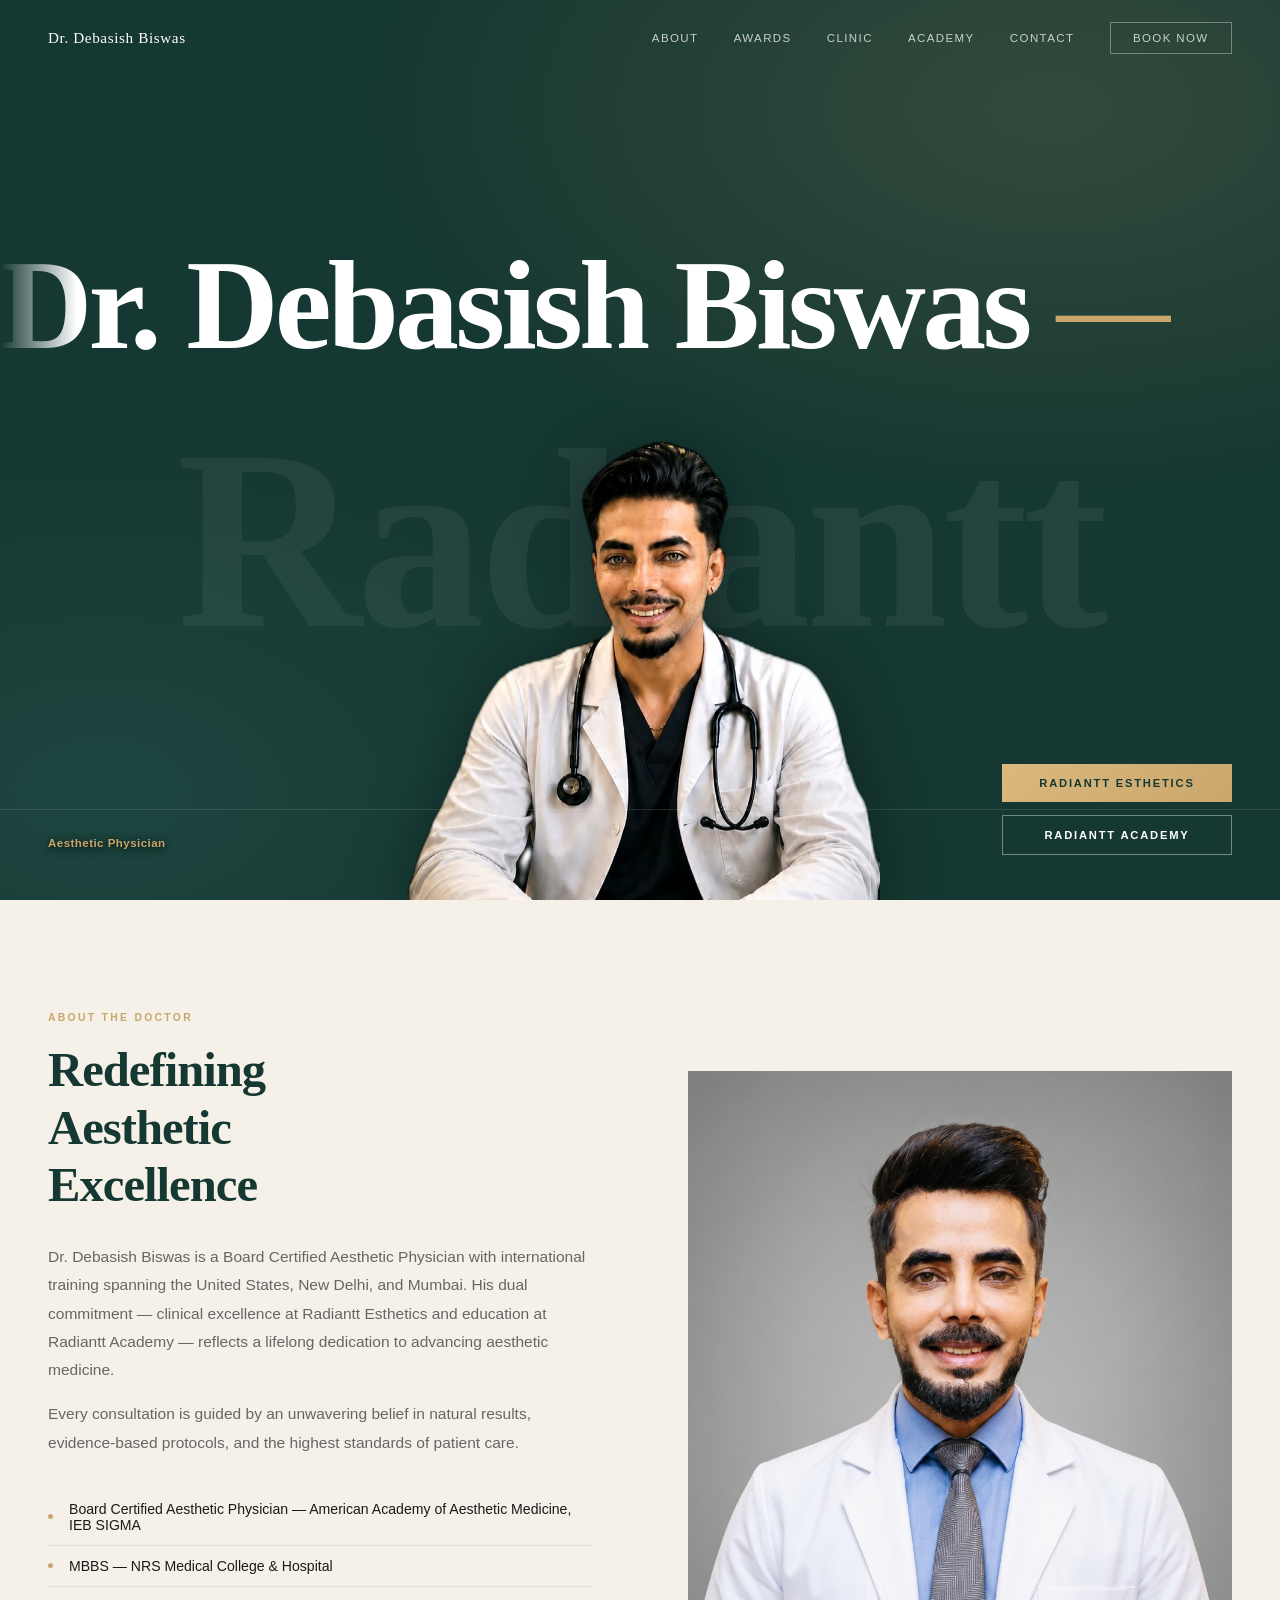
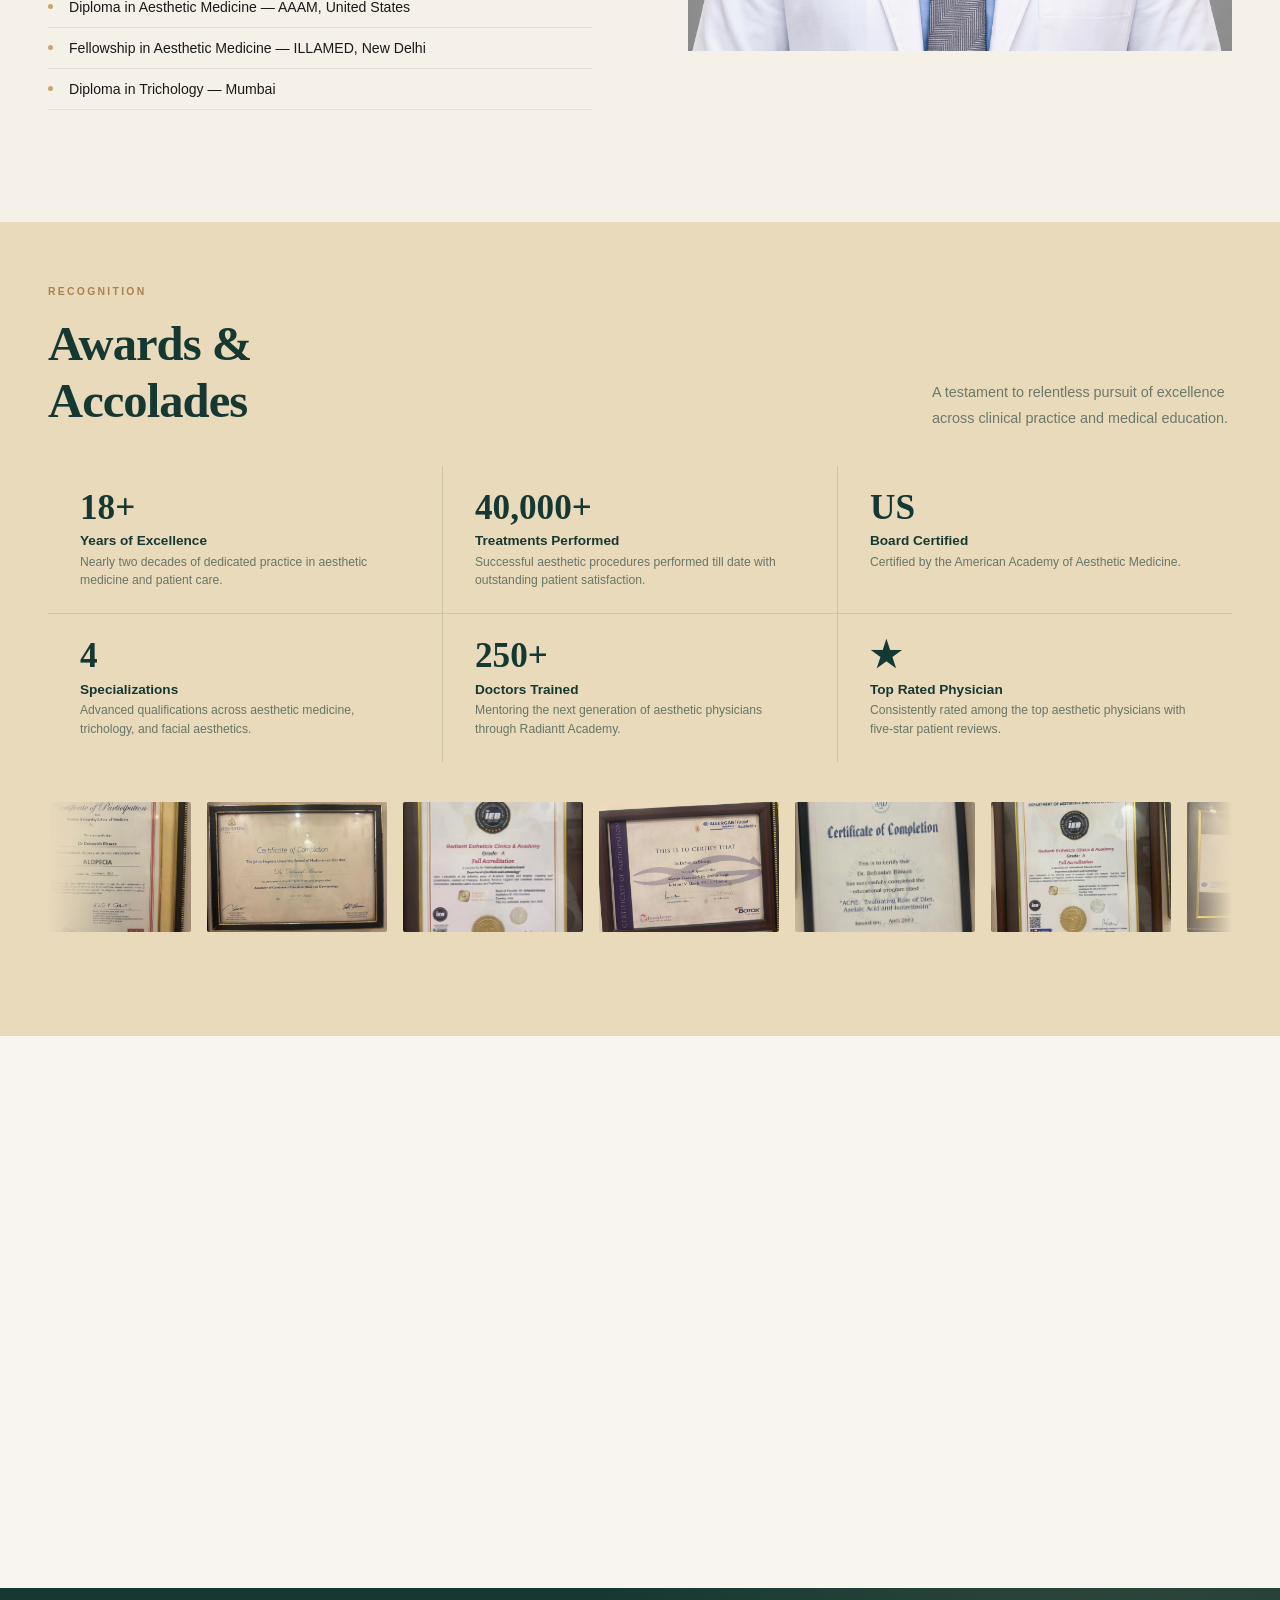
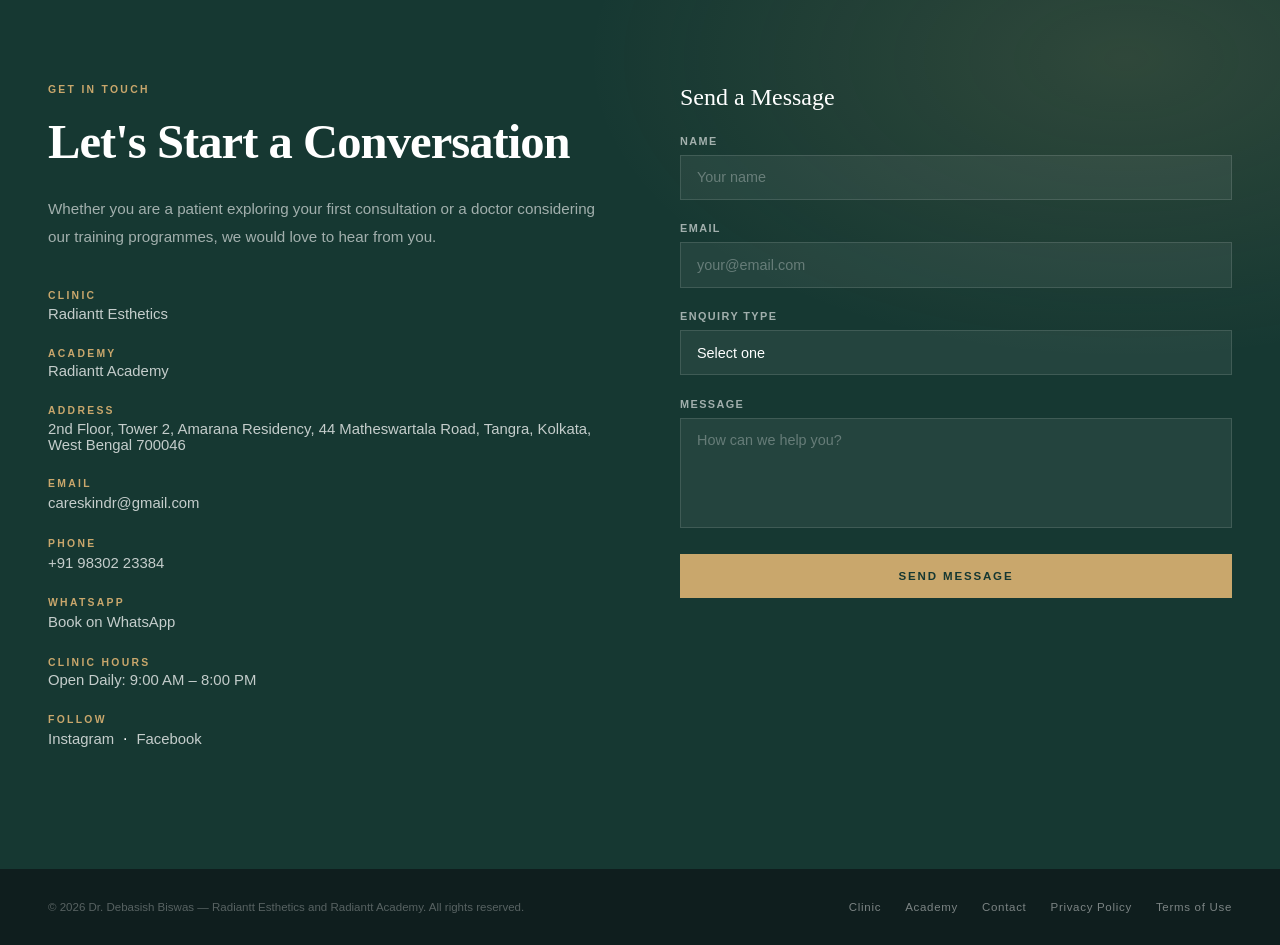
==== commit 45ce598e: "Add WhatsApp booking CTA for clinic and academy Green "Book/Apply on WhatsApp" button (wa.me link wi" ====
--- a/index.html
+++ b/index.html
@@ -15,7 +15,7 @@
 <link rel="icon" href="favicon-32.png" type="image/png" sizes="32x32">
 <link rel="icon" href="favicon-16.png" type="image/png" sizes="16x16">
 <link rel="apple-touch-icon" href="apple-touch-icon.png">
-<link rel="stylesheet" href="style.css?v=43">
+<link rel="stylesheet" href="style.css?v=44">
 </head>
 <body class="home">
 <nav id="nav">
@@ -173,6 +173,7 @@
       <div class="c-detail"><div class="lbl">Address</div><p>2nd Floor, Tower 2, Amarana Residency, 44 Matheswartala Road, Tangra, Kolkata, West Bengal 700046</p></div>
       <div class="c-detail"><div class="lbl">Email</div><a href="mailto:careskindr@gmail.com">careskindr@gmail.com</a></div>
       <div class="c-detail"><div class="lbl">Phone</div><a href="tel:+919830223384">+91 98302 23384</a></div>
+      <div class="c-detail"><div class="lbl">WhatsApp</div><a href="https://wa.me/919830223384" target="_blank" rel="noopener noreferrer">Book on WhatsApp</a></div>
       <div class="c-detail"><div class="lbl">Clinic Hours</div><p>Open Daily: 9:00 AM &ndash; 8:00 PM</p></div>
       <div class="c-detail"><div class="lbl">Follow</div><a href="https://www.instagram.com/radiantt_estheticis/" target="_blank" rel="noopener noreferrer">Instagram</a> &nbsp;&#183;&nbsp; <a href="https://www.facebook.com/drbiswasskincare" target="_blank" rel="noopener noreferrer">Facebook</a></div>
     </div>
--- a/style.css
+++ b/style.css
@@ -150,6 +150,11 @@
 .faq-item.open .faq-icon{transform:rotate(45deg)}
 .booking{padding:6rem 3rem;background:var(--cream)}
 .booking-grid{display:grid;grid-template-columns:1fr 1fr;gap:5rem;align-items:start}
+.wa-cta{display:flex;align-items:center;gap:.9rem;margin-top:1.8rem;flex-wrap:wrap}
+.wa-btn{display:inline-flex;align-items:center;gap:.6rem;padding:.9rem 1.7rem;background:#25D366;color:#fff;font-size:.72rem;font-weight:700;letter-spacing:.1em;text-transform:uppercase;text-decoration:none;border-radius:2px;transition:background .25s,transform .25s}
+.wa-btn:hover{background:#1eb958;transform:translateY(-1px)}
+.wa-btn svg{width:18px;height:18px;flex-shrink:0}
+.wa-note{font-size:.8rem;color:var(--gray)}
 .info-block{margin-top:2.5rem;padding:2rem;background:var(--forest);color:#fff}
 .info-block .lbl{color:var(--gold)}
 .info-block p{font-size:.88rem;line-height:1.85;color:rgba(255,255,255,.65)}
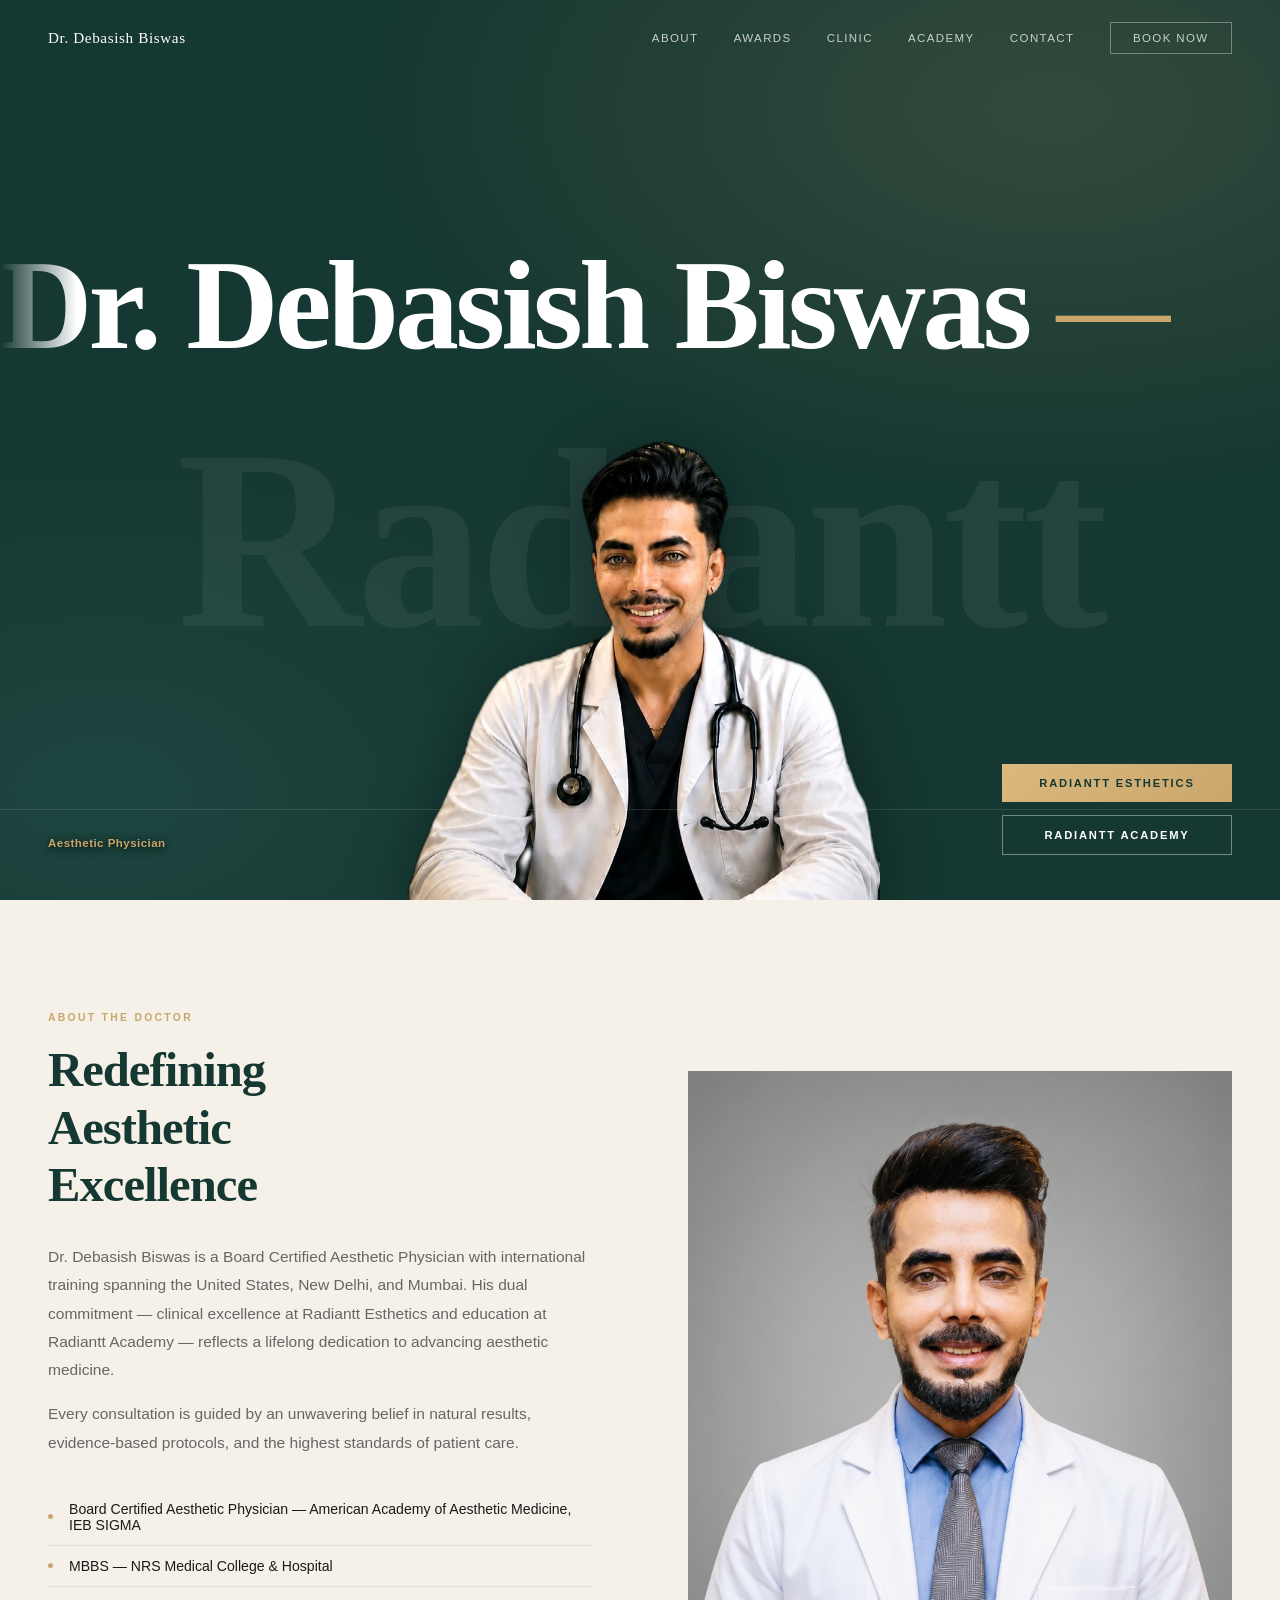
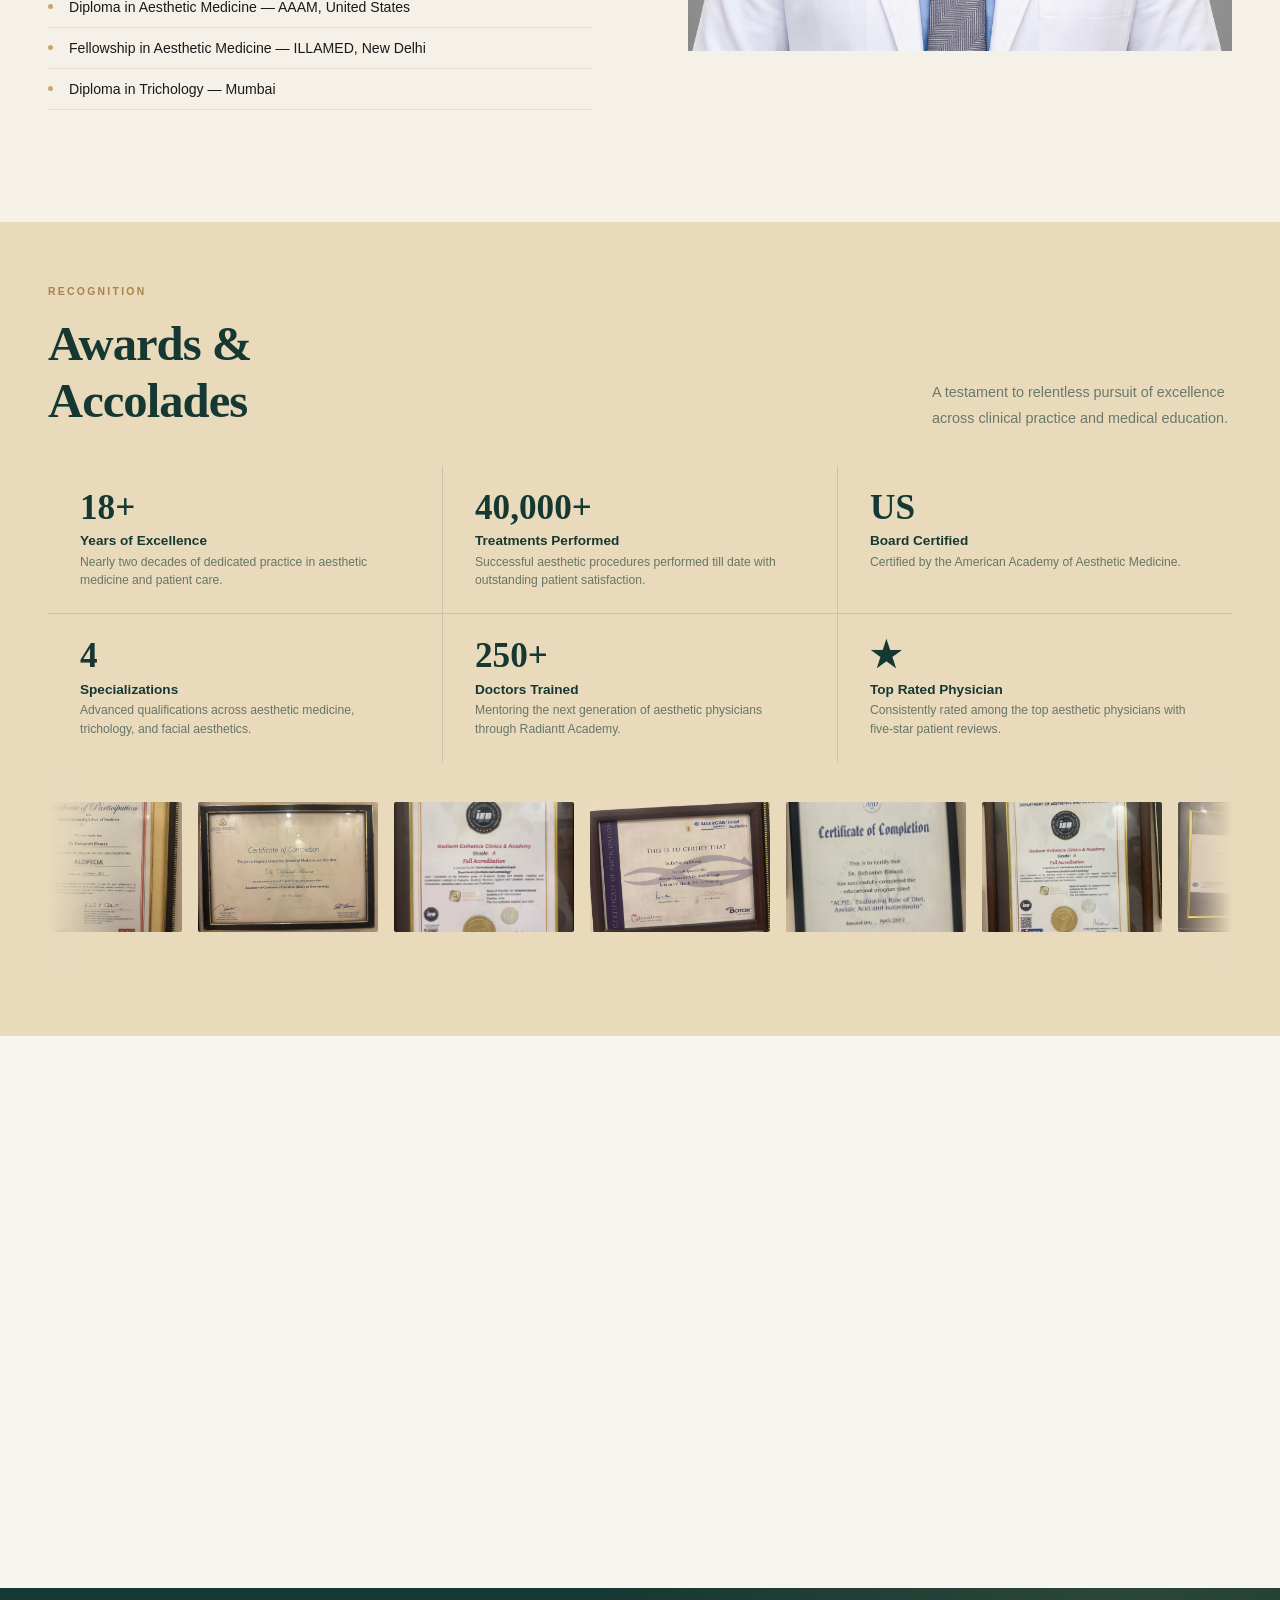
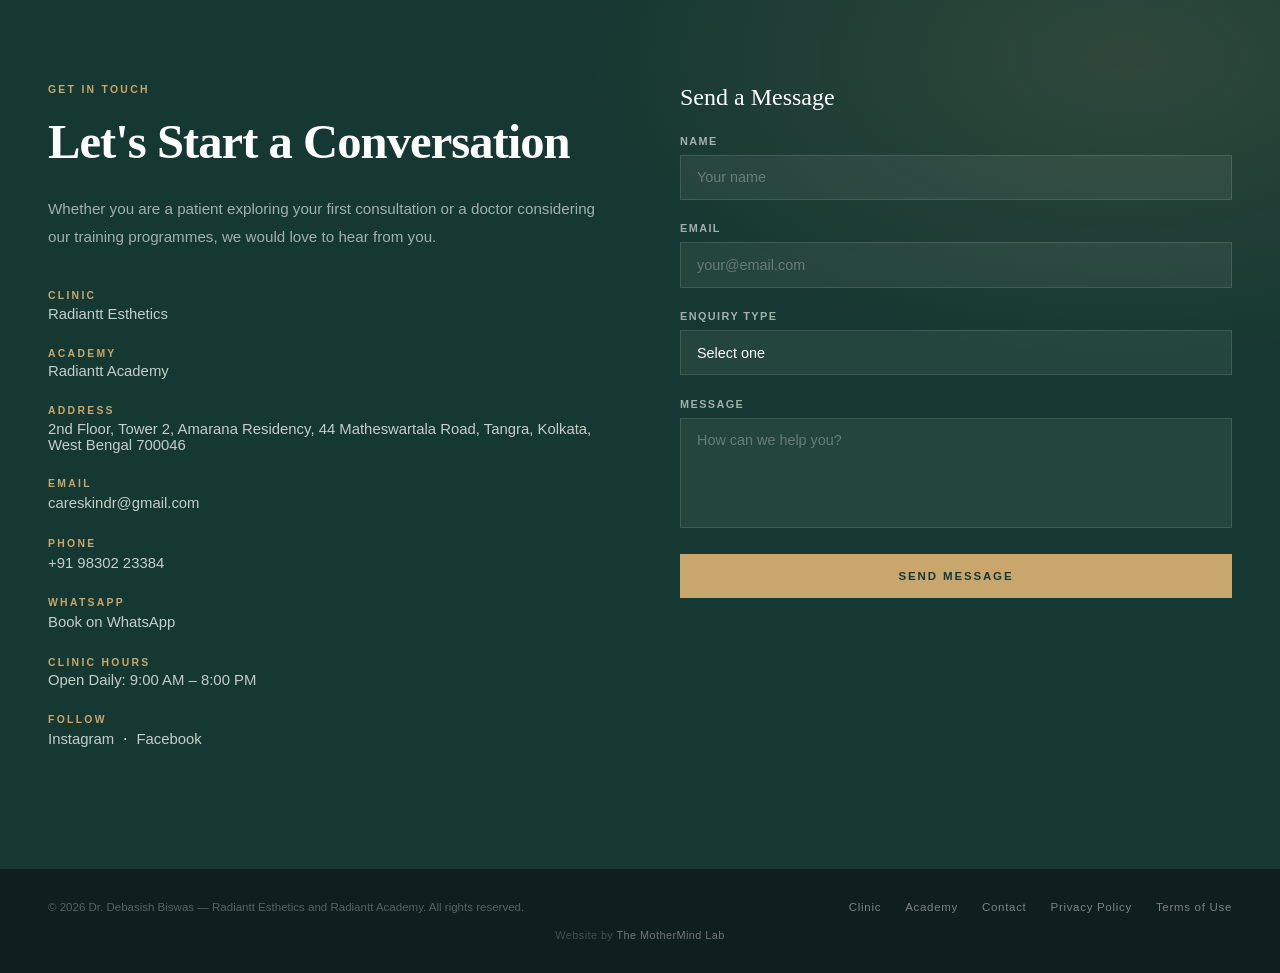
==== commit 940e82c4: "Add "Website by The MotherMind Lab" footer credit linking to WhatsApp Subtle credit line under the f" ====
--- a/index.html
+++ b/index.html
@@ -15,7 +15,7 @@
 <link rel="icon" href="favicon-32.png" type="image/png" sizes="32x32">
 <link rel="icon" href="favicon-16.png" type="image/png" sizes="16x16">
 <link rel="apple-touch-icon" href="apple-touch-icon.png">
-<link rel="stylesheet" href="style.css?v=44">
+<link rel="stylesheet" href="style.css?v=45">
 </head>
 <body class="home">
 <nav id="nav">
@@ -196,6 +196,7 @@
     <a href="privacy-policy.html">Privacy Policy</a>
     <a href="terms.html">Terms of Use</a>
   </div>
+  <div class="foot-credit">Website by <a href="https://wa.me/919799780007" target="_blank" rel="noopener noreferrer">The MotherMind Lab</a></div>
 </footer>
 <script src="script.js?v=14"></script>
 </body>
--- a/style.css
+++ b/style.css
@@ -240,6 +240,9 @@
 footer .foot-links{display:flex;gap:1.5rem}
 footer .foot-links a{font-size:.72rem;color:rgba(255,255,255,.45);text-decoration:none;letter-spacing:.06em;transition:color .2s}
 footer .foot-links a:hover{color:var(--gold)}
+footer .foot-credit{width:100%;text-align:center;font-size:.68rem;color:rgba(255,255,255,.22);letter-spacing:.04em}
+footer .foot-credit a{color:rgba(255,255,255,.4);text-decoration:none;transition:color .2s}
+footer .foot-credit a:hover{color:var(--gold)}
 .ham{display:none;flex-direction:column;gap:4px;cursor:pointer;padding:.3rem;background:none;border:none}
 .ham span{width:18px;height:1.5px;background:#fff;display:block}
 .mobile-menu{display:none;position:fixed;top:0;left:0;right:0;bottom:0;background:var(--forest);z-index:250;flex-direction:column;align-items:center;justify-content:center;gap:2.5rem}
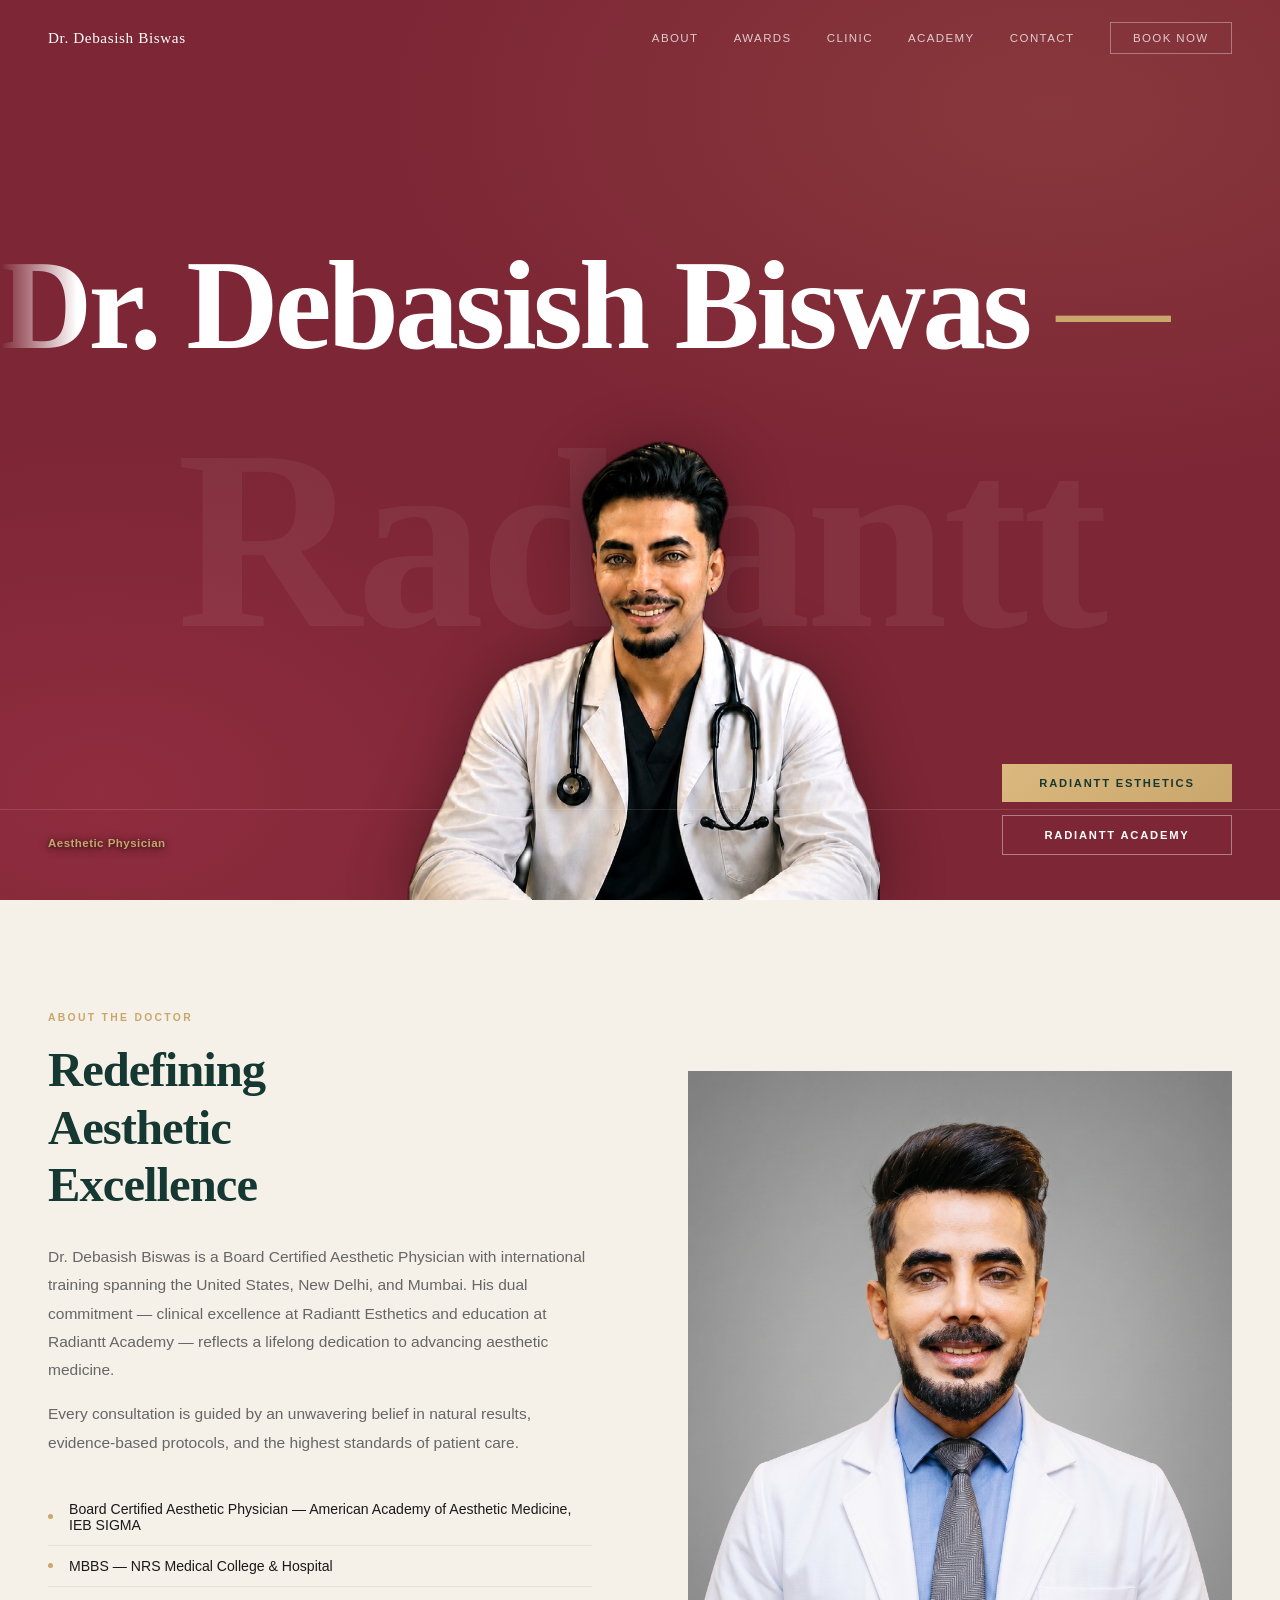
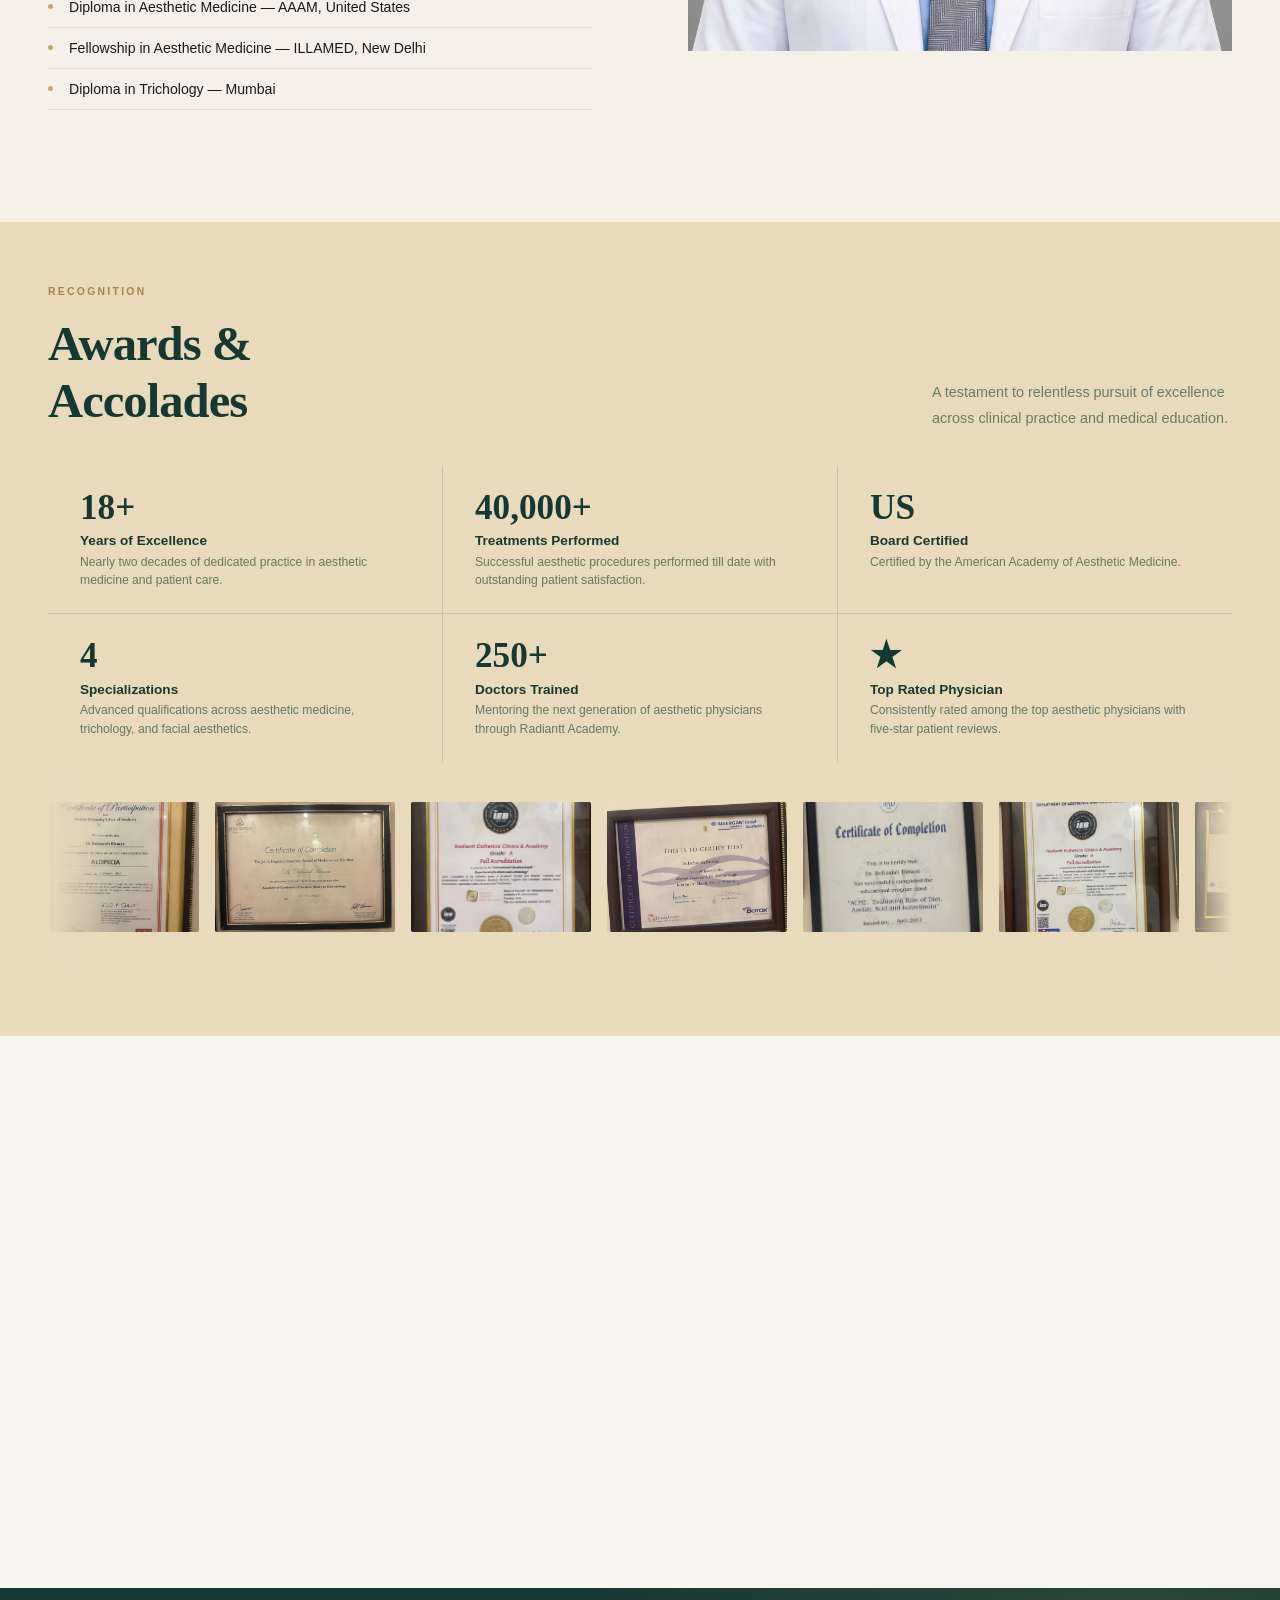
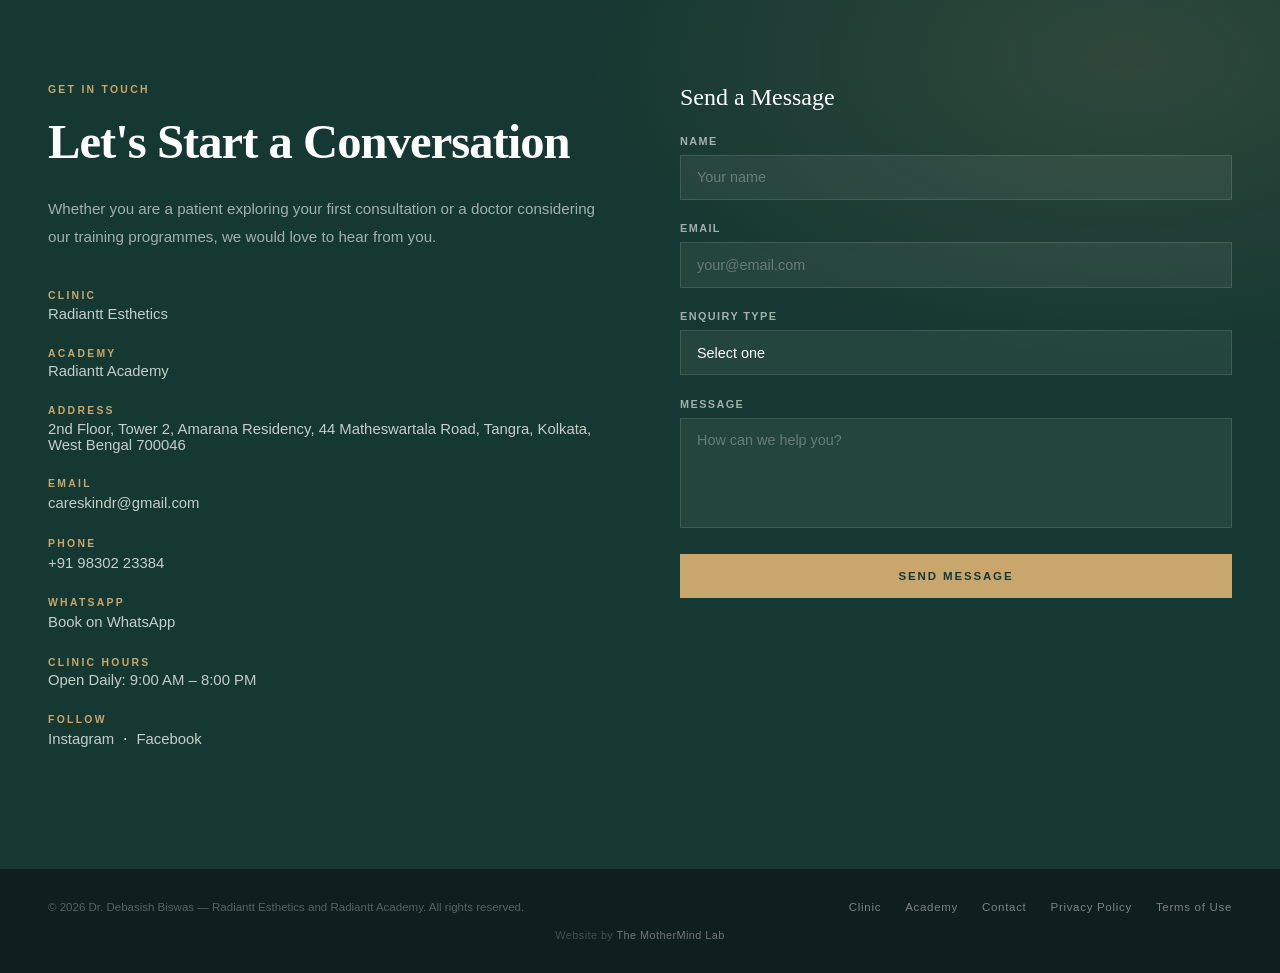
==== commit 05ed7edc: "Change homepage hero background from forest green to maroon Adds --maroon/--maroon2 tokens and swaps" ====
--- a/index.html
+++ b/index.html
@@ -15,7 +15,7 @@
 <link rel="icon" href="favicon-32.png" type="image/png" sizes="32x32">
 <link rel="icon" href="favicon-16.png" type="image/png" sizes="16x16">
 <link rel="apple-touch-icon" href="apple-touch-icon.png">
-<link rel="stylesheet" href="style.css?v=45">
+<link rel="stylesheet" href="style.css?v=46">
 </head>
 <body class="home">
 <nav id="nav">
--- a/style.css
+++ b/style.css
@@ -1,5 +1,5 @@
 *,*::before,*::after{margin:0;padding:0;box-sizing:border-box}
-:root{--forest:#163832;--forest2:#1e4741;--gold:#c9a76c;--gold2:#dbb97e;--gold-deep:#a8834b;--sand:#e9dabc;--sand2:#f4edde;--cream:#f5f0e8;--light:#f8f5f1;--white:#ffffff;--dark:#1a1a1a;--gray:#666;--border:rgba(0,0,0,0.09)}
+:root{--forest:#163832;--forest2:#1e4741;--gold:#c9a76c;--gold2:#dbb97e;--gold-deep:#a8834b;--maroon:#7d2635;--maroon2:#962f42;--sand:#e9dabc;--sand2:#f4edde;--cream:#f5f0e8;--light:#f8f5f1;--white:#ffffff;--dark:#1a1a1a;--gray:#666;--border:rgba(0,0,0,0.09)}
 html{scroll-behavior:smooth}
 body{font-family:'Inter',sans-serif;background:var(--white);color:var(--dark);overflow-x:hidden}
 nav{position:fixed;top:0;left:0;right:0;z-index:200;padding:1.4rem 3rem;display:flex;justify-content:space-between;align-items:center;transition:background-color .35s}
@@ -10,7 +10,7 @@
 .nav-links a:hover,.nav-links a:focus,.nav-links a.active{color:var(--gold)}
 .nav-book{padding:.55rem 1.4rem;border:1px solid rgba(255,255,255,.35);color:#fff;font-size:.7rem;font-weight:600;letter-spacing:.12em;text-transform:uppercase;text-decoration:none;transition:all .25s}
 .nav-book:hover{background:var(--gold);border-color:var(--gold);color:var(--forest)}
-.hero{position:relative;height:100vh;min-height:680px;background:radial-gradient(1100px 620px at 82% 12%,rgba(201,167,108,.16),transparent 62%),radial-gradient(800px 500px at 8% 88%,rgba(30,71,65,.85),transparent 70%),var(--forest);overflow:hidden;display:flex;flex-direction:column;justify-content:flex-end}
+.hero{position:relative;height:100vh;min-height:680px;background:radial-gradient(1100px 620px at 82% 12%,rgba(201,167,108,.14),transparent 62%),radial-gradient(800px 500px at 8% 88%,rgba(150,47,66,.75),transparent 70%),var(--maroon);overflow:hidden;display:flex;flex-direction:column;justify-content:flex-end}
 .hero-bg-word{position:absolute;top:60%;left:50%;transform:translate(-50%,-50%);font-family:'Playfair Display',serif;font-size:clamp(110px,20vw,300px);font-weight:900;color:rgba(255,255,255,.06);white-space:nowrap;letter-spacing:-.02em;pointer-events:none;user-select:none;z-index:1}
 .hero-marquee{position:absolute;top:34%;left:0;right:0;transform:translateY(-50%);z-index:2;overflow:hidden;pointer-events:none;user-select:none;-webkit-mask-image:linear-gradient(90deg,transparent,#000 6%,#000 94%,transparent);mask-image:linear-gradient(90deg,transparent,#000 6%,#000 94%,transparent)}
 .hero-track{display:flex;width:max-content;animation:hero-scroll 26s linear infinite}
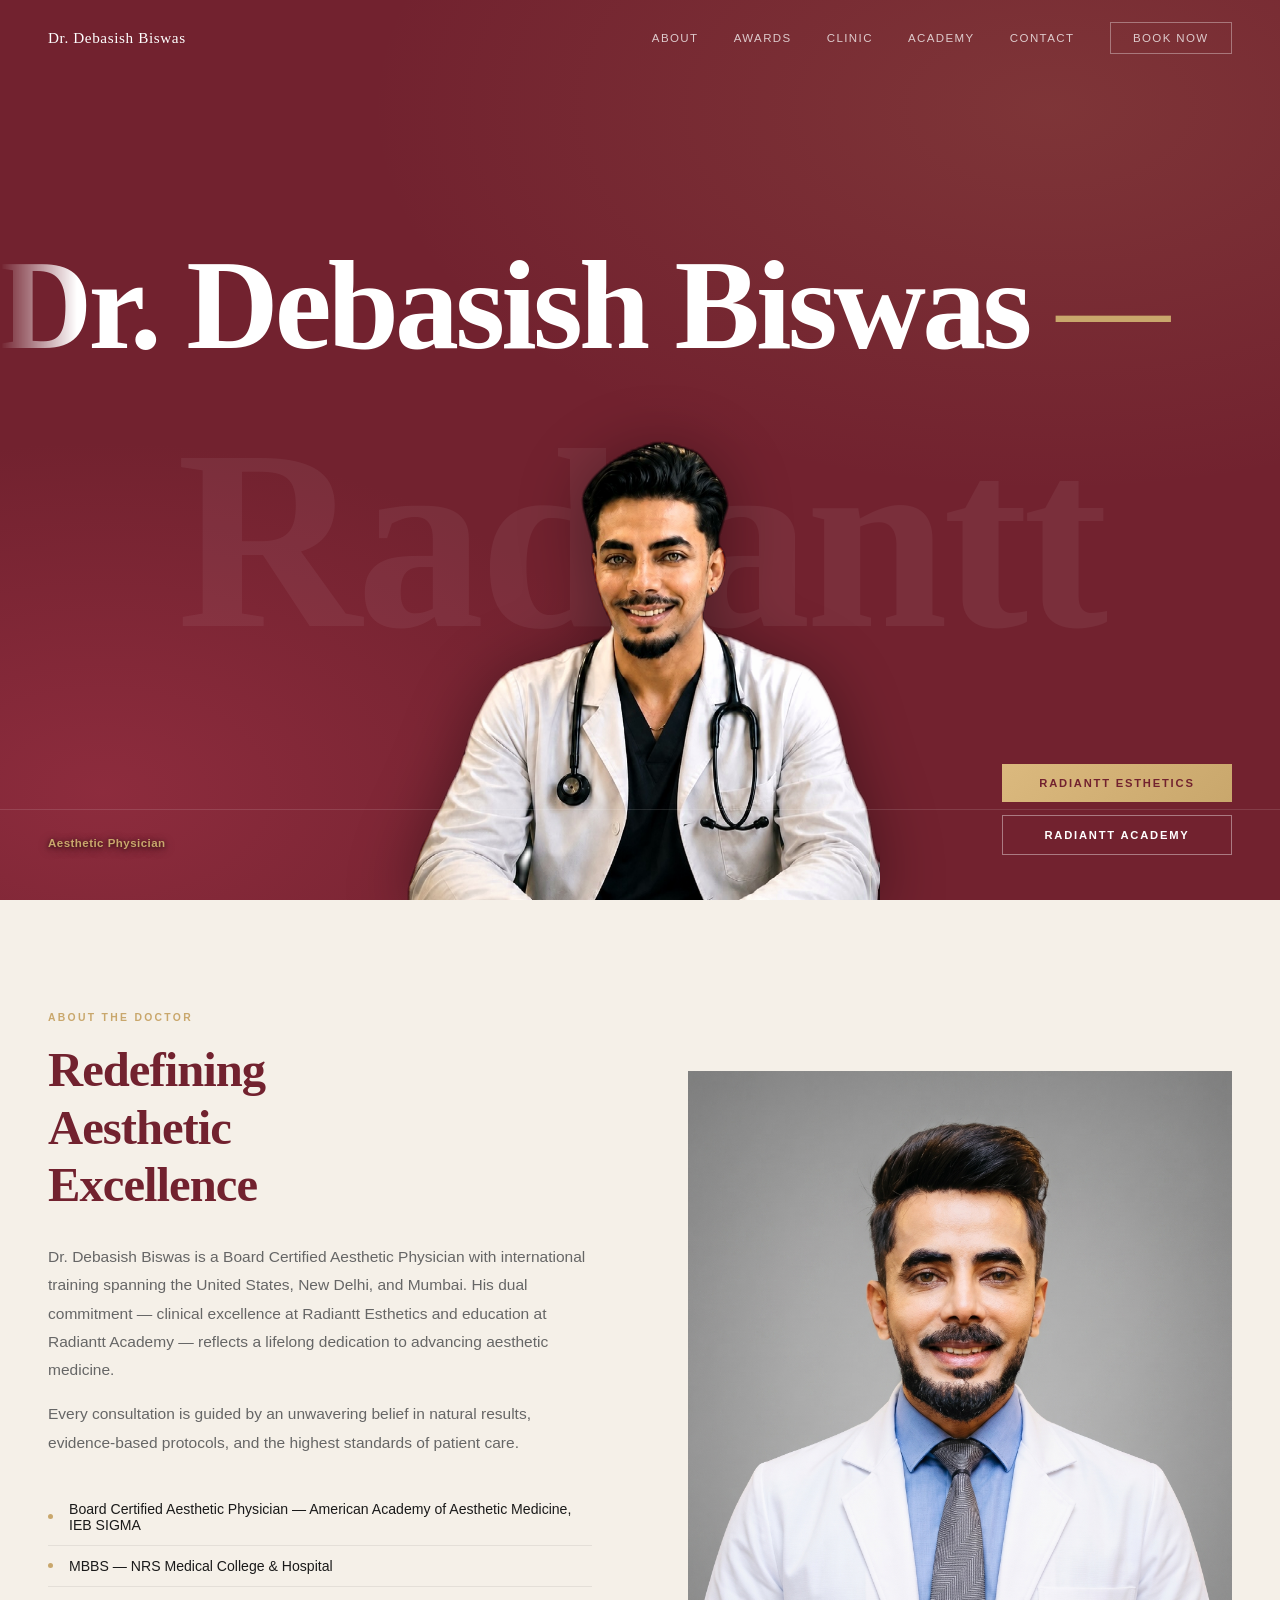
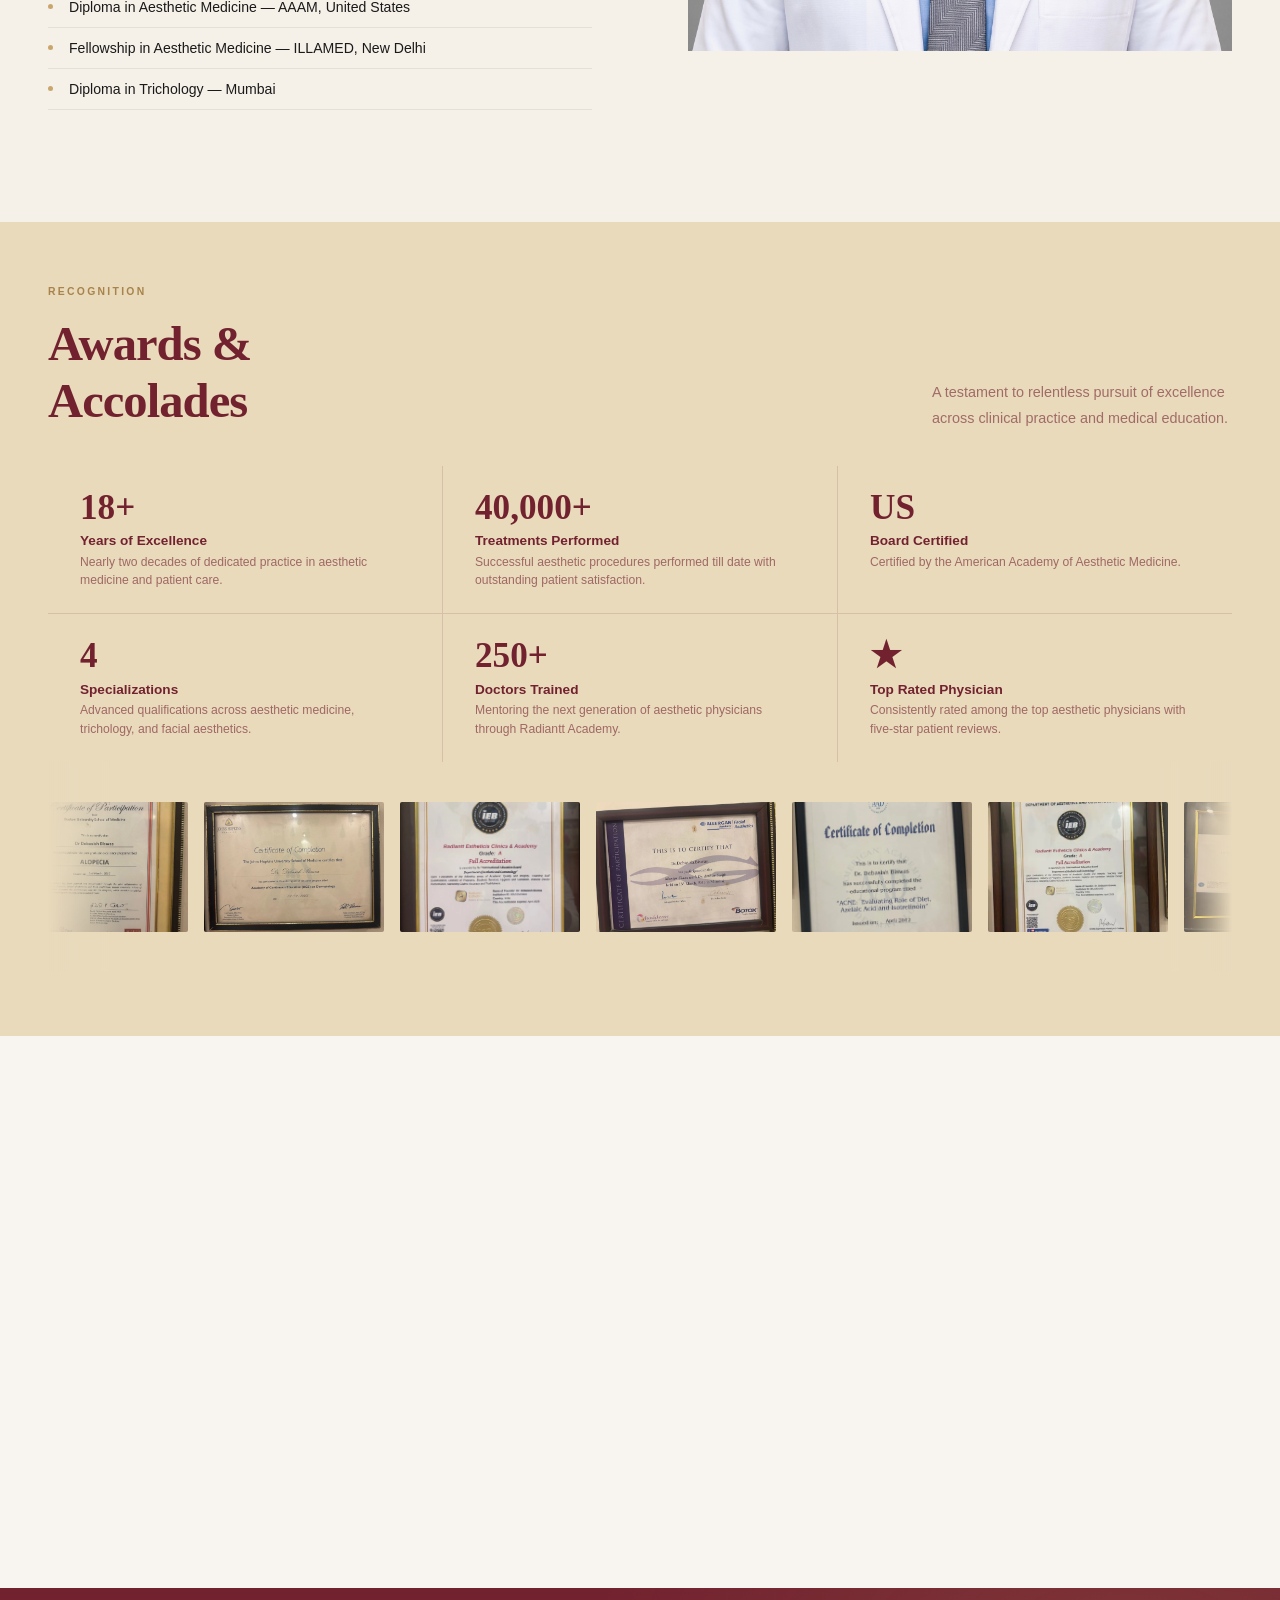
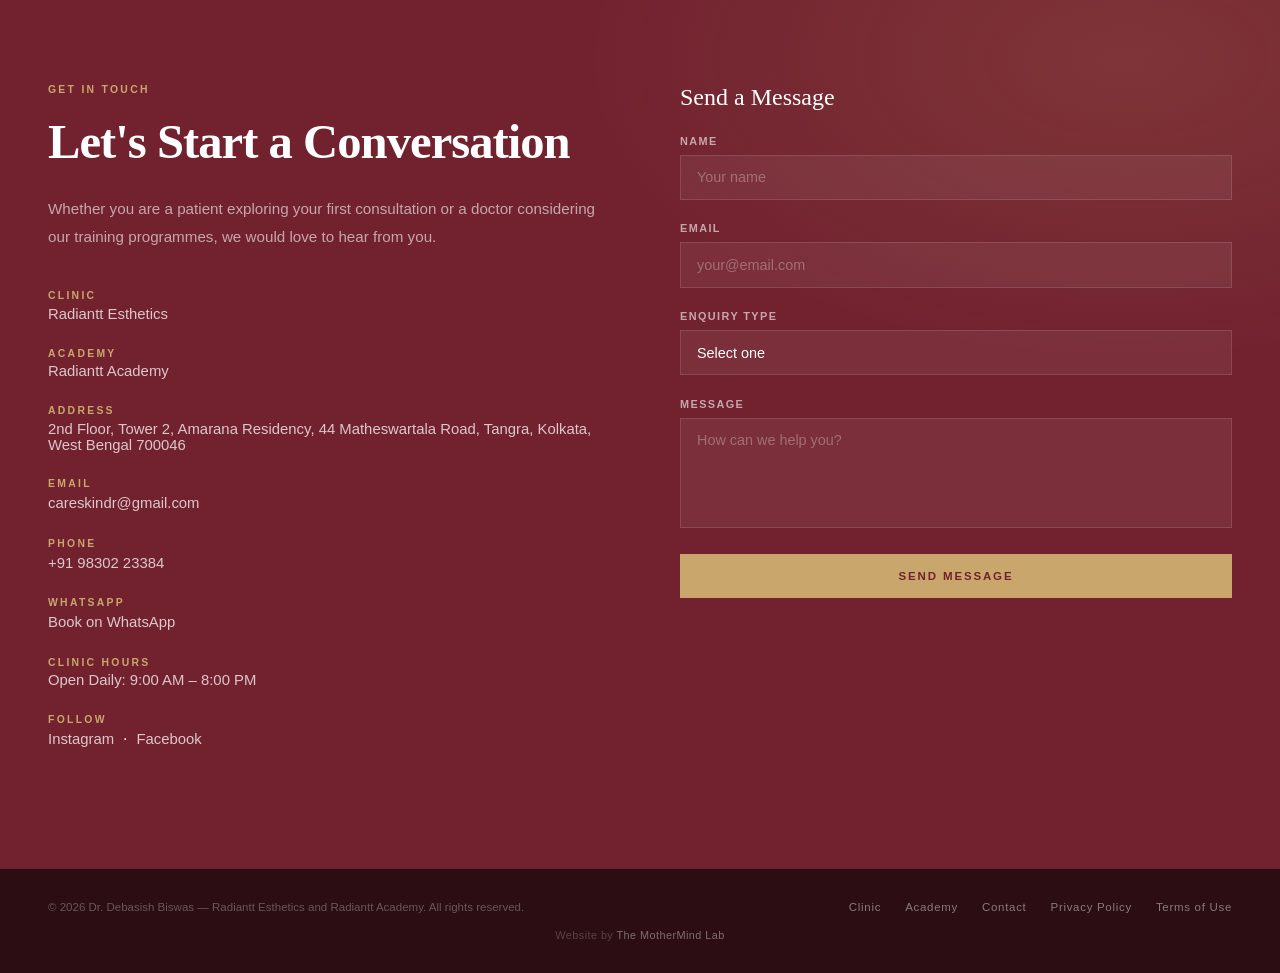
==== commit 38174e2e: "Carry maroon through the whole site as the brand color Retargets every forest-green surface, heading" ====
--- a/index.html
+++ b/index.html
@@ -15,7 +15,7 @@
 <link rel="icon" href="favicon-32.png" type="image/png" sizes="32x32">
 <link rel="icon" href="favicon-16.png" type="image/png" sizes="16x16">
 <link rel="apple-touch-icon" href="apple-touch-icon.png">
-<link rel="stylesheet" href="style.css?v=46">
+<link rel="stylesheet" href="style.css?v=47">
 </head>
 <body class="home">
 <nav id="nav">
@@ -183,7 +183,7 @@
       <div class="form-group"><label>Email</label><input type="email" placeholder="your@email.com"></div>
       <div class="form-group"><label>Enquiry Type</label><select><option value="">Select one</option><option>Clinic Appointment</option><option>Academy Enquiry</option><option>General Enquiry</option></select></div>
       <div class="form-group"><label>Message</label><textarea placeholder="How can we help you?"></textarea></div>
-      <button type="submit" class="btn-submit" style="background:var(--gold);color:var(--forest)">Send Message</button>
+      <button type="submit" class="btn-submit" style="background:var(--gold);color:var(--maroon)">Send Message</button>
     </form>
   </div>
 </section>
--- a/style.css
+++ b/style.css
@@ -1,15 +1,15 @@
 *,*::before,*::after{margin:0;padding:0;box-sizing:border-box}
-:root{--forest:#163832;--forest2:#1e4741;--gold:#c9a76c;--gold2:#dbb97e;--gold-deep:#a8834b;--maroon:#7d2635;--maroon2:#962f42;--sand:#e9dabc;--sand2:#f4edde;--cream:#f5f0e8;--light:#f8f5f1;--white:#ffffff;--dark:#1a1a1a;--gray:#666;--border:rgba(0,0,0,0.09)}
+:root{--gold:#c9a76c;--gold2:#dbb97e;--gold-deep:#a8834b;--maroon:#72222f;--maroon2:#8f2b3c;--sand:#e9dabc;--sand2:#f4edde;--cream:#f5f0e8;--light:#f8f5f1;--white:#ffffff;--dark:#1a1a1a;--gray:#666;--border:rgba(0,0,0,0.09)}
 html{scroll-behavior:smooth}
 body{font-family:'Inter',sans-serif;background:var(--white);color:var(--dark);overflow-x:hidden}
 nav{position:fixed;top:0;left:0;right:0;z-index:200;padding:1.4rem 3rem;display:flex;justify-content:space-between;align-items:center;transition:background-color .35s}
-nav.scrolled{background-color:var(--forest);backdrop-filter:blur(12px)}
+nav.scrolled{background-color:var(--maroon);backdrop-filter:blur(12px)}
 .nav-logo{color:#fff;font-family:'Playfair Display',serif;font-size:.95rem;font-weight:400;letter-spacing:.04em;text-decoration:none}
 .nav-links{display:flex;gap:2.2rem;align-items:center}
 .nav-links a{color:rgba(255,255,255,.75);text-decoration:none;font-size:.72rem;font-weight:500;letter-spacing:.12em;text-transform:uppercase;transition:color .2s}
 .nav-links a:hover,.nav-links a:focus,.nav-links a.active{color:var(--gold)}
 .nav-book{padding:.55rem 1.4rem;border:1px solid rgba(255,255,255,.35);color:#fff;font-size:.7rem;font-weight:600;letter-spacing:.12em;text-transform:uppercase;text-decoration:none;transition:all .25s}
-.nav-book:hover{background:var(--gold);border-color:var(--gold);color:var(--forest)}
+.nav-book:hover{background:var(--gold);border-color:var(--gold);color:var(--maroon)}
 .hero{position:relative;height:100vh;min-height:680px;background:radial-gradient(1100px 620px at 82% 12%,rgba(201,167,108,.14),transparent 62%),radial-gradient(800px 500px at 8% 88%,rgba(150,47,66,.75),transparent 70%),var(--maroon);overflow:hidden;display:flex;flex-direction:column;justify-content:flex-end}
 .hero-bg-word{position:absolute;top:60%;left:50%;transform:translate(-50%,-50%);font-family:'Playfair Display',serif;font-size:clamp(110px,20vw,300px);font-weight:900;color:rgba(255,255,255,.06);white-space:nowrap;letter-spacing:-.02em;pointer-events:none;user-select:none;z-index:1}
 .hero-marquee{position:absolute;top:34%;left:0;right:0;transform:translateY(-50%);z-index:2;overflow:hidden;pointer-events:none;user-select:none;-webkit-mask-image:linear-gradient(90deg,transparent,#000 6%,#000 94%,transparent);mask-image:linear-gradient(90deg,transparent,#000 6%,#000 94%,transparent)}
@@ -25,21 +25,21 @@
 .hero-cred{font-size:.72rem;line-height:1.9;color:rgba(255,255,255,.6);letter-spacing:.04em;text-shadow:0 1px 4px rgba(0,0,0,.55)}
 .hero-cred strong{color:var(--gold);font-weight:600;display:block;text-shadow:0 1px 4px rgba(0,0,0,.65),0 2px 12px rgba(0,0,0,.45)}
 .hero-cta{display:flex;flex-direction:column;gap:.8rem;align-items:flex-end}
-.btn-gold{display:inline-block;padding:.82rem 2.2rem;background:linear-gradient(135deg,var(--gold2),var(--gold));color:var(--forest);font-size:.7rem;font-weight:700;letter-spacing:.16em;text-transform:uppercase;text-decoration:none;transition:all .25s;min-width:230px;text-align:center}
+.btn-gold{display:inline-block;padding:.82rem 2.2rem;background:linear-gradient(135deg,var(--gold2),var(--gold));color:var(--maroon);font-size:.7rem;font-weight:700;letter-spacing:.16em;text-transform:uppercase;text-decoration:none;transition:all .25s;min-width:230px;text-align:center}
 .btn-gold:hover{background:var(--gold2);transform:translateY(-2px)}
 .btn-ghost{display:inline-block;padding:.82rem 2.2rem;border:1px solid rgba(255,255,255,.4);color:#fff;font-size:.7rem;font-weight:600;letter-spacing:.16em;text-transform:uppercase;text-decoration:none;transition:all .25s;min-width:230px;text-align:center}
 .btn-ghost:hover{border-color:var(--gold);color:var(--gold)}
-.page-hero{position:relative;background:radial-gradient(900px 460px at 85% 10%,rgba(201,167,108,.18),transparent 62%),radial-gradient(700px 420px at 10% 95%,rgba(30,71,65,.9),transparent 70%),var(--forest);padding:9.5rem 3rem 4.5rem;text-align:center;overflow:hidden}
+.page-hero{position:relative;background:radial-gradient(900px 460px at 85% 10%,rgba(201,167,108,.18),transparent 62%),radial-gradient(700px 420px at 10% 95%,rgba(150,47,66,.9),transparent 70%),var(--maroon);padding:9.5rem 3rem 4.5rem;text-align:center;overflow:hidden}
 .page-hero::before{content:attr(data-word);position:absolute;top:50%;left:50%;transform:translate(-50%,-50%);font-family:'Playfair Display',serif;font-size:clamp(90px,16vw,240px);font-weight:900;color:rgba(255,255,255,.05);white-space:nowrap;pointer-events:none;z-index:2}
 .page-hero>*{position:relative;z-index:3}
 .page-hero>.page-hero-img{position:absolute;inset:0;width:100%;height:100%;object-fit:cover;z-index:0}
-.page-hero>.page-hero-overlay{position:absolute;inset:0;z-index:1;background:linear-gradient(180deg,rgba(22,56,50,.4) 0%,rgba(22,56,50,.62) 60%,rgba(22,56,50,.72) 100%),radial-gradient(900px 460px at 85% 10%,rgba(201,167,108,.14),transparent 62%)}
+.page-hero>.page-hero-overlay{position:absolute;inset:0;z-index:1;background:linear-gradient(180deg,rgba(114,34,47,.4) 0%,rgba(114,34,47,.62) 60%,rgba(114,34,47,.72) 100%),radial-gradient(900px 460px at 85% 10%,rgba(201,167,108,.14),transparent 62%)}
 .page-hero .lbl{color:var(--gold)}
 .page-hero h1{font-family:'Playfair Display',serif;font-size:clamp(2.4rem,6vw,4.5rem);font-weight:900;color:#fff;line-height:1.05;letter-spacing:-.02em;text-shadow:0 2px 10px rgba(0,0,0,.45),0 4px 24px rgba(0,0,0,.3)}
 .page-hero p{color:rgba(255,255,255,.85);max-width:620px;margin:1.5rem auto 0;font-size:1rem;line-height:1.8;text-shadow:0 1px 6px rgba(0,0,0,.4)}
 .page-hero .btn-ghost{margin-top:2rem}
 .lbl{font-size:.65rem;font-weight:600;letter-spacing:.22em;text-transform:uppercase;color:var(--gold);margin-bottom:1.2rem}
-.sec-title{font-family:'Playfair Display',serif;font-size:clamp(1.9rem,3.8vw,3.2rem);font-weight:700;line-height:1.18;letter-spacing:-.02em;color:var(--forest);margin-bottom:1.8rem}
+.sec-title{font-family:'Playfair Display',serif;font-size:clamp(1.9rem,3.8vw,3.2rem);font-weight:700;line-height:1.18;letter-spacing:-.02em;color:var(--maroon);margin-bottom:1.8rem}
 .sec-body{font-size:.97rem;line-height:1.82;color:var(--gray);font-weight:300}
 .about{padding:7rem 3rem;background:var(--cream);display:grid;grid-template-columns:1fr 1fr;gap:6rem;align-items:center}
 .cred-list{list-style:none;margin-top:2rem}
@@ -51,13 +51,13 @@
 .awards{padding:4rem 3rem;background:var(--sand)}
 .awards-head{display:flex;justify-content:space-between;align-items:flex-end;margin-bottom:2.2rem;gap:2rem;flex-wrap:wrap}
 .awards .lbl{color:var(--gold-deep)}
-.awards-sub{font-size:.9rem;line-height:1.75;color:rgba(22,56,50,.6);max-width:300px}
-.awards-grid{display:grid;grid-template-columns:repeat(3,1fr);gap:1px;background:rgba(22,56,50,.14)}
+.awards-sub{font-size:.9rem;line-height:1.75;color:rgba(114,34,47,.6);max-width:300px}
+.awards-grid{display:grid;grid-template-columns:repeat(3,1fr);gap:1px;background:rgba(114,34,47,.14)}
 .awards-strip{overflow-x:auto;overflow-y:hidden;-webkit-overflow-scrolling:touch;scrollbar-width:none;cursor:grab;padding:2.5rem 0;background:var(--sand);-webkit-mask-image:linear-gradient(90deg,transparent,#000 6%,#000 94%,transparent);mask-image:linear-gradient(90deg,transparent,#000 6%,#000 94%,transparent)}
 .awards-strip::-webkit-scrollbar{display:none}
 .awards-strip.dragging{cursor:grabbing;scroll-behavior:auto}
 .awards-reel{display:flex;gap:1rem;width:max-content}
-.ar-item{flex-shrink:0;width:180px;height:130px;border:none;padding:0;cursor:pointer;overflow:hidden;background:var(--forest2);border-radius:2px;transition:transform .25s,box-shadow .25s}
+.ar-item{flex-shrink:0;width:180px;height:130px;border:none;padding:0;cursor:pointer;overflow:hidden;background:var(--maroon2);border-radius:2px;transition:transform .25s,box-shadow .25s}
 .ar-item:hover{transform:scale(1.04);box-shadow:0 8px 28px rgba(0,0,0,.45)}
 .ar-item img{width:100%;height:100%;object-fit:cover;display:block;pointer-events:none}
 .lb{position:fixed;inset:0;z-index:900;background:rgba(0,0,0,.9);display:flex;align-items:center;justify-content:center;backdrop-filter:blur(8px)}
@@ -79,16 +79,16 @@
 @media(max-width:600px){.lb-nav{width:40px;height:40px;font-size:1.8rem}.lb-prev{left:.8rem}.lb-next{right:.8rem}}
 .award-card{background:var(--sand);padding:1.5rem 2rem;transition:background .25s}
 .award-card:hover{background:#f0e4ca}
-.award-num{font-family:'Playfair Display',serif;font-size:2.2rem;font-weight:900;color:var(--forest);line-height:1;margin-bottom:.5rem}
-.award-title{font-size:.85rem;font-weight:600;color:var(--forest);margin-bottom:.3rem}
-.award-desc{font-size:.76rem;color:rgba(22,56,50,.62);line-height:1.5}
+.award-num{font-family:'Playfair Display',serif;font-size:2.2rem;font-weight:900;color:var(--maroon);line-height:1;margin-bottom:.5rem}
+.award-title{font-size:.85rem;font-weight:600;color:var(--maroon);margin-bottom:.3rem}
+.award-desc{font-size:.76rem;color:rgba(114,34,47,.62);line-height:1.5}
 .dual-gateway{padding:6rem 3rem;background:var(--light);display:grid;grid-template-columns:1fr 1fr;gap:2rem}
 .gate-card{position:relative;min-height:360px;padding:3.5rem 3rem;display:flex;flex-direction:column;justify-content:flex-end;background-size:cover;background-position:center;border-top:3px solid var(--gold);overflow:hidden;text-decoration:none;isolation:isolate;opacity:0;transform:translateY(48px);transition:opacity .8s cubic-bezier(.16,.84,.44,1),transform .8s cubic-bezier(.16,.84,.44,1)}
-.gate-card::before{content:'';position:absolute;inset:0;z-index:-1;background:linear-gradient(155deg,rgba(22,56,50,.94),rgba(22,56,50,.55) 55%,rgba(22,56,50,.82));transition:background .4s}
+.gate-card::before{content:'';position:absolute;inset:0;z-index:-1;background:linear-gradient(155deg,rgba(114,34,47,.94),rgba(114,34,47,.55) 55%,rgba(114,34,47,.82));transition:background .4s}
 .gate-card.is-visible{opacity:1;transform:translateY(0)}
 .gate-card.is-visible:nth-child(2){transition-delay:.15s}
 .gate-card:hover{transition:transform .3s,box-shadow .3s;transform:translateY(-4px);box-shadow:0 20px 50px rgba(0,0,0,.28)}
-.gate-card:hover::before{background:linear-gradient(155deg,rgba(22,56,50,.85),rgba(22,56,50,.42) 55%,rgba(22,56,50,.72))}
+.gate-card:hover::before{background:linear-gradient(155deg,rgba(114,34,47,.85),rgba(114,34,47,.42) 55%,rgba(114,34,47,.72))}
 .gate-card .lbl{color:var(--gold)}
 .gate-card h3{font-family:'Playfair Display',serif;font-size:1.9rem;font-weight:700;color:#fff;margin-bottom:.8rem}
 .gate-card p{font-size:.9rem;line-height:1.7;color:rgba(255,255,255,.75);margin-bottom:1.6rem}
@@ -117,7 +117,7 @@
 .client-strip::-webkit-scrollbar{display:none}
 .client-strip.dragging{cursor:grabbing;scroll-behavior:auto}
 .client-reel{display:flex;gap:1.2rem;width:max-content}
-.client-item{flex-shrink:0;width:200px;height:260px;background:var(--forest2);border-radius:2px;border:none;padding:0;cursor:pointer;overflow:hidden;transition:transform .25s,box-shadow .25s}
+.client-item{flex-shrink:0;width:200px;height:260px;background:var(--maroon2);border-radius:2px;border:none;padding:0;cursor:pointer;overflow:hidden;transition:transform .25s,box-shadow .25s}
 .client-item:hover{transform:scale(1.03);box-shadow:0 10px 30px rgba(0,0,0,.25)}
 .client-item img{width:100%;height:100%;object-fit:cover;display:block;pointer-events:none}
 .testimonials{padding:6rem 0 6rem 3rem;background:var(--sand);overflow:hidden}
@@ -129,13 +129,13 @@
 .test-strip{position:relative;margin-top:2rem;display:flex;align-items:center;gap:.6rem}
 .test-scroll{display:flex;gap:1.2rem;overflow-x:auto;scroll-snap-type:x mandatory;-webkit-overflow-scrolling:touch;scrollbar-width:none;padding:.2rem .2rem 1rem}
 .test-scroll::-webkit-scrollbar{display:none}
-.test-card{flex-shrink:0;width:270px;scroll-snap-align:start;padding:1.4rem;background:var(--white);border:1px solid rgba(0,0,0,.05);box-shadow:0 6px 26px rgba(22,56,50,.08);border-radius:2px;transition:border-color .25s,box-shadow .25s}
-.test-card:hover{border-color:rgba(168,131,75,.4);box-shadow:0 10px 34px rgba(22,56,50,.14)}
+.test-card{flex-shrink:0;width:270px;scroll-snap-align:start;padding:1.4rem;background:var(--white);border:1px solid rgba(0,0,0,.05);box-shadow:0 6px 26px rgba(114,34,47,.08);border-radius:2px;transition:border-color .25s,box-shadow .25s}
+.test-card:hover{border-color:rgba(168,131,75,.4);box-shadow:0 10px 34px rgba(114,34,47,.14)}
 .test-top{display:flex;align-items:center;justify-content:space-between;margin-bottom:.7rem}
 .stars{color:var(--gold-deep);font-size:.8rem}
 .test-text{font-size:.82rem;line-height:1.65;color:#555;font-style:italic;margin-bottom:1rem}
 .test-author{font-size:.72rem;font-weight:600;color:var(--gold-deep);letter-spacing:.05em}
-.test-arrow{flex-shrink:0;width:40px;height:40px;border-radius:50%;background:var(--white);border:1px solid var(--border);box-shadow:0 6px 20px rgba(0,0,0,.1);display:flex;align-items:center;justify-content:center;cursor:pointer;color:var(--forest);font-size:1.3rem;line-height:1;transition:background .2s,box-shadow .2s}
+.test-arrow{flex-shrink:0;width:40px;height:40px;border-radius:50%;background:var(--white);border:1px solid var(--border);box-shadow:0 6px 20px rgba(0,0,0,.1);display:flex;align-items:center;justify-content:center;cursor:pointer;color:var(--maroon);font-size:1.3rem;line-height:1;transition:background .2s,box-shadow .2s}
 .test-arrow:hover{background:var(--sand2);box-shadow:0 8px 24px rgba(0,0,0,.16)}
 @media(max-width:900px){.clients-section,.testimonials{padding-left:1.5rem}.clients-section .sec-body,.testimonials .sec-title{padding-right:1.5rem}.client-item{width:160px;height:210px}.test-card{width:230px;padding:1.2rem}.test-arrow{display:none}}
 .faq-section{padding:6rem 3rem;background:var(--white)}
@@ -155,7 +155,7 @@
 .wa-btn:hover{background:#1eb958;transform:translateY(-1px)}
 .wa-btn svg{width:18px;height:18px;flex-shrink:0}
 .wa-note{font-size:.8rem;color:var(--gray)}
-.info-block{margin-top:2.5rem;padding:2rem;background:var(--forest);color:#fff}
+.info-block{margin-top:2.5rem;padding:2rem;background:var(--maroon);color:#fff}
 .info-block .lbl{color:var(--gold)}
 .info-block p{font-size:.88rem;line-height:1.85;color:rgba(255,255,255,.65)}
 .form-group{margin-bottom:1.4rem}
@@ -163,22 +163,22 @@
 .form-group input,.form-group select,.form-group textarea{width:100%;padding:.85rem 1rem;border:1px solid rgba(0,0,0,.18);background:var(--white);font-family:'Inter',sans-serif;font-size:.9rem;color:var(--dark);outline:none;transition:border-color .2s;border-radius:0;appearance:none}
 .form-group input:focus,.form-group select:focus,.form-group textarea:focus{border-color:var(--gold)}
 .form-group textarea{height:110px;resize:none}
-.btn-submit{width:100%;padding:1rem;background:var(--forest);color:#fff;border:none;font-family:'Inter',sans-serif;font-size:.72rem;letter-spacing:.16em;text-transform:uppercase;font-weight:700;cursor:pointer;transition:all .25s}
-.btn-submit:hover{background:var(--gold);color:var(--forest)}
+.btn-submit{width:100%;padding:1rem;background:var(--maroon);color:#fff;border:none;font-family:'Inter',sans-serif;font-size:.72rem;letter-spacing:.16em;text-transform:uppercase;font-weight:700;cursor:pointer;transition:all .25s}
+.btn-submit:hover{background:var(--gold);color:var(--maroon)}
 .dark-form input,.dark-form select,.dark-form textarea{background:rgba(255,255,255,.06);border-color:rgba(255,255,255,.12);color:#fff}
 .dark-form label{color:rgba(255,255,255,.6)}
 .dark-form input::placeholder,.dark-form textarea::placeholder{color:rgba(255,255,255,.3)}
-.dark-form select option{background:var(--forest);color:#fff}
+.dark-form select option{background:var(--maroon);color:#fff}
 .why-train{padding:5.5rem 3rem;background:var(--sand2)}
 .why-grid{display:grid;grid-template-columns:repeat(3,1fr);gap:1.5rem;margin-top:3rem}
 .why-card{padding:2.5rem 2rem;background:var(--white);border-top:3px solid var(--gold);transition:box-shadow .25s}
 .why-card:hover{box-shadow:0 8px 40px rgba(0,0,0,.07)}
 .why-num{font-family:'Playfair Display',serif;font-size:2.6rem;font-weight:900;color:var(--gold);line-height:1;margin-bottom:1rem}
-.why-title{font-size:.92rem;font-weight:600;color:var(--forest);margin-bottom:.6rem}
+.why-title{font-size:.92rem;font-weight:600;color:var(--maroon);margin-bottom:.6rem}
 .why-desc{font-size:.82rem;color:var(--gray);line-height:1.65}
 .curriculum{padding:5.5rem 3rem;background:var(--white)}
 .curr-grid{display:grid;grid-template-columns:repeat(4,1fr);gap:1.5rem;margin-top:3rem}
-.curr-support{margin-top:3.5rem;padding:2.5rem;background:linear-gradient(155deg,var(--forest2),var(--forest) 65%);border-top:3px solid var(--gold)}
+.curr-support{margin-top:3.5rem;padding:2.5rem;background:linear-gradient(155deg,var(--maroon2),var(--maroon) 65%);border-top:3px solid var(--gold)}
 .curr-support .lbl{color:var(--gold);margin-bottom:1.5rem}
 .curr-support-grid{display:grid;grid-template-columns:repeat(4,1fr);gap:2rem}
 .curr-support-item strong{display:block;font-family:'Playfair Display',serif;font-size:1rem;font-weight:700;color:#fff;margin-bottom:.5rem}
@@ -187,27 +187,27 @@
 .prog-grid{display:grid;grid-template-columns:repeat(auto-fit,minmax(260px,1fr));gap:1.5rem;margin-top:3rem}
 .prog-card{border:1px solid var(--border);overflow:hidden;transition:box-shadow .3s}
 .prog-card:hover{box-shadow:0 16px 60px rgba(0,0,0,.09)}
-.prog-head{background:linear-gradient(155deg,var(--forest2),var(--forest) 65%);border-top:3px solid var(--gold);padding:2rem}
+.prog-head{background:linear-gradient(155deg,var(--maroon2),var(--maroon) 65%);border-top:3px solid var(--gold);padding:2rem}
 .prog-type{font-size:.65rem;letter-spacing:.2em;text-transform:uppercase;color:var(--gold);margin-bottom:.5rem}
 .prog-name{font-family:'Playfair Display',serif;font-size:1.25rem;font-weight:700;color:#fff}
 .prog-price{font-family:'Playfair Display',serif;font-size:1.4rem;font-weight:700;color:var(--gold);margin-top:.6rem;line-height:1.2}
 .prog-price span{font-family:'Inter',sans-serif;font-size:.65rem;font-weight:500;color:rgba(255,255,255,.5);letter-spacing:.08em;text-transform:uppercase;display:block;margin-top:.2rem}
 .prog-note{margin-top:2.5rem;text-align:center;font-size:.88rem;color:var(--gray)}
-.prog-note a{color:var(--forest);font-weight:600;text-decoration:none;transition:color .2s}
+.prog-note a{color:var(--maroon);font-weight:600;text-decoration:none;transition:color .2s}
 .prog-note a:hover{color:var(--gold)}
 .why-grid-9{grid-template-columns:repeat(3,1fr)}
 .prog-body{padding:2rem}
 .prog-feat{display:flex;gap:.75rem;align-items:flex-start;margin-bottom:.7rem;font-size:.83rem;color:var(--gray)}
 .prog-feat::before{content:'\2192';color:var(--gold);flex-shrink:0;margin-top:.05rem;font-size:.75rem}
-.prog-cta{margin-top:1.5rem;display:block;padding:.78rem 1.4rem;background:var(--forest);color:#fff;text-align:center;text-decoration:none;font-size:.68rem;letter-spacing:.12em;text-transform:uppercase;font-weight:700;transition:all .25s}
-.prog-cta:hover{background:var(--gold);color:var(--forest)}
+.prog-cta{margin-top:1.5rem;display:block;padding:.78rem 1.4rem;background:var(--maroon);color:#fff;text-align:center;text-decoration:none;font-size:.68rem;letter-spacing:.12em;text-transform:uppercase;font-weight:700;transition:all .25s}
+.prog-cta:hover{background:var(--gold);color:var(--maroon)}
 .acad-gallery{padding:6rem 3rem;background:var(--white)}
 .acad-gallery .sec-title{margin-bottom:2.5rem}
 .acad-gallery-strip{overflow-x:auto;overflow-y:hidden;-webkit-overflow-scrolling:touch;scrollbar-width:none;cursor:grab;-webkit-mask-image:linear-gradient(90deg,transparent,#000 4%,#000 96%,transparent);mask-image:linear-gradient(90deg,transparent,#000 4%,#000 96%,transparent)}
 .acad-gallery-strip::-webkit-scrollbar{display:none}
 .acad-gallery-strip.dragging{cursor:grabbing;scroll-behavior:auto}
 .acad-gallery-reel{display:flex;gap:1rem;width:max-content}
-.acad-gal-item{flex-shrink:0;width:280px;height:220px;border:none;padding:0;cursor:pointer;overflow:hidden;background:var(--forest2);transition:transform .28s,box-shadow .28s;position:relative}
+.acad-gal-item{flex-shrink:0;width:280px;height:220px;border:none;padding:0;cursor:pointer;overflow:hidden;background:var(--maroon2);transition:transform .28s,box-shadow .28s;position:relative}
 .acad-gal-item:hover{transform:scale(1.02);box-shadow:0 12px 36px rgba(0,0,0,.18);z-index:1}
 .acad-gal-item img{width:100%;height:100%;object-fit:cover;display:block;pointer-events:none;transition:transform .4s}
 .acad-gal-item:hover img{transform:scale(1.06)}
@@ -217,16 +217,16 @@
 .legal{padding:5rem 3rem 6rem;background:var(--white)}
 .legal-content{max-width:760px;margin:0 auto}
 .legal-updated{font-size:.8rem;color:var(--gray);font-style:italic;margin-bottom:2.5rem}
-.legal-content h2{font-family:'Playfair Display',serif;font-size:1.25rem;font-weight:700;color:var(--forest);margin:2.4rem 0 1rem}
+.legal-content h2{font-family:'Playfair Display',serif;font-size:1.25rem;font-weight:700;color:var(--maroon);margin:2.4rem 0 1rem}
 .legal-content h2:first-of-type{margin-top:0}
 .legal-content p{font-size:.92rem;line-height:1.85;color:var(--gray);margin-bottom:1rem}
 .legal-content ul{margin:0 0 1rem 1.4rem;font-size:.92rem;line-height:1.85;color:var(--gray)}
 .legal-content li{margin-bottom:.4rem}
-.legal-content a{color:var(--forest);font-weight:600;text-decoration:none;border-bottom:1px solid var(--gold)}
+.legal-content a{color:var(--maroon);font-weight:600;text-decoration:none;border-bottom:1px solid var(--gold)}
 .legal-content a:hover{color:var(--gold)}
 .legal-content code{background:var(--cream);padding:.15rem .4rem;font-size:.85em;border-radius:2px}
 @media(max-width:900px){.legal{padding:4rem 1.5rem 5rem}}
-.contact{padding:6rem 3rem;background:radial-gradient(900px 500px at 88% 8%,rgba(201,167,108,.14),transparent 60%),var(--forest);color:#fff}
+.contact{padding:6rem 3rem;background:radial-gradient(900px 500px at 88% 8%,rgba(201,167,108,.14),transparent 60%),var(--maroon);color:#fff}
 .contact-grid{display:grid;grid-template-columns:1fr 1fr;gap:5rem;align-items:start}
 .contact-info .sec-title{color:#fff;margin-bottom:1.5rem}
 .contact-info>p{color:rgba(255,255,255,.6);line-height:1.8;font-size:.95rem;margin-bottom:2.5rem}
@@ -235,7 +235,7 @@
 .c-detail p,.c-detail a{font-size:.93rem;color:rgba(255,255,255,.75);text-decoration:none;transition:color .2s}
 .c-detail a:hover{color:var(--gold)}
 .contact-form-title{font-family:'Playfair Display',serif;font-size:1.5rem;color:#fff;margin-bottom:1.5rem}
-footer{background:#0f1e1e;padding:2rem 3rem;display:flex;justify-content:space-between;align-items:center;flex-wrap:wrap;gap:1rem}
+footer{background:#2b0d13;padding:2rem 3rem;display:flex;justify-content:space-between;align-items:center;flex-wrap:wrap;gap:1rem}
 footer p{font-size:.72rem;color:rgba(255,255,255,.3)}
 footer .foot-links{display:flex;gap:1.5rem}
 footer .foot-links a{font-size:.72rem;color:rgba(255,255,255,.45);text-decoration:none;letter-spacing:.06em;transition:color .2s}
@@ -245,7 +245,7 @@
 footer .foot-credit a:hover{color:var(--gold)}
 .ham{display:none;flex-direction:column;gap:4px;cursor:pointer;padding:.3rem;background:none;border:none}
 .ham span{width:18px;height:1.5px;background:#fff;display:block}
-.mobile-menu{display:none;position:fixed;top:0;left:0;right:0;bottom:0;background:var(--forest);z-index:250;flex-direction:column;align-items:center;justify-content:center;gap:2.5rem}
+.mobile-menu{display:none;position:fixed;top:0;left:0;right:0;bottom:0;background:var(--maroon);z-index:250;flex-direction:column;align-items:center;justify-content:center;gap:2.5rem}
 .mobile-menu.open{display:flex}
 .mobile-menu a{color:#fff;text-decoration:none;font-family:'Playfair Display',serif;font-size:2rem;font-weight:700;transition:color .2s}
 .mobile-menu a:hover{color:var(--gold)}
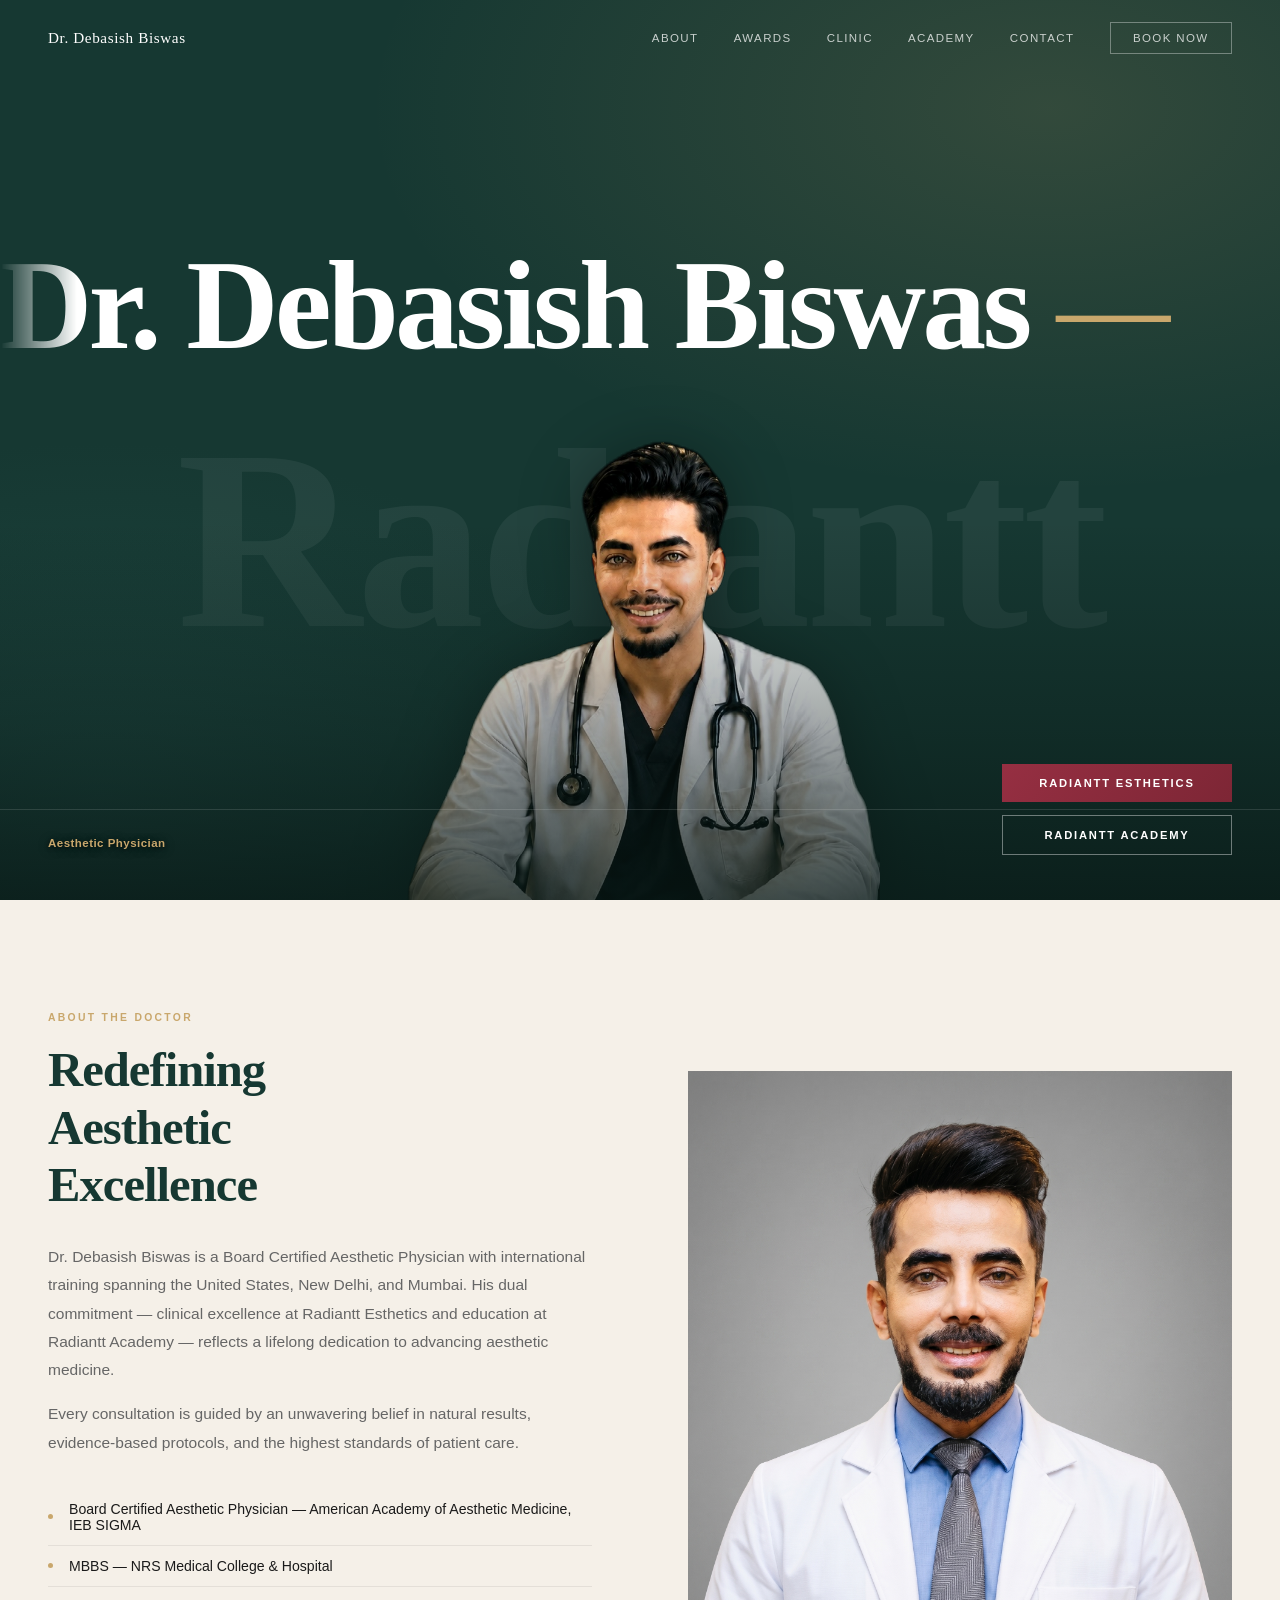
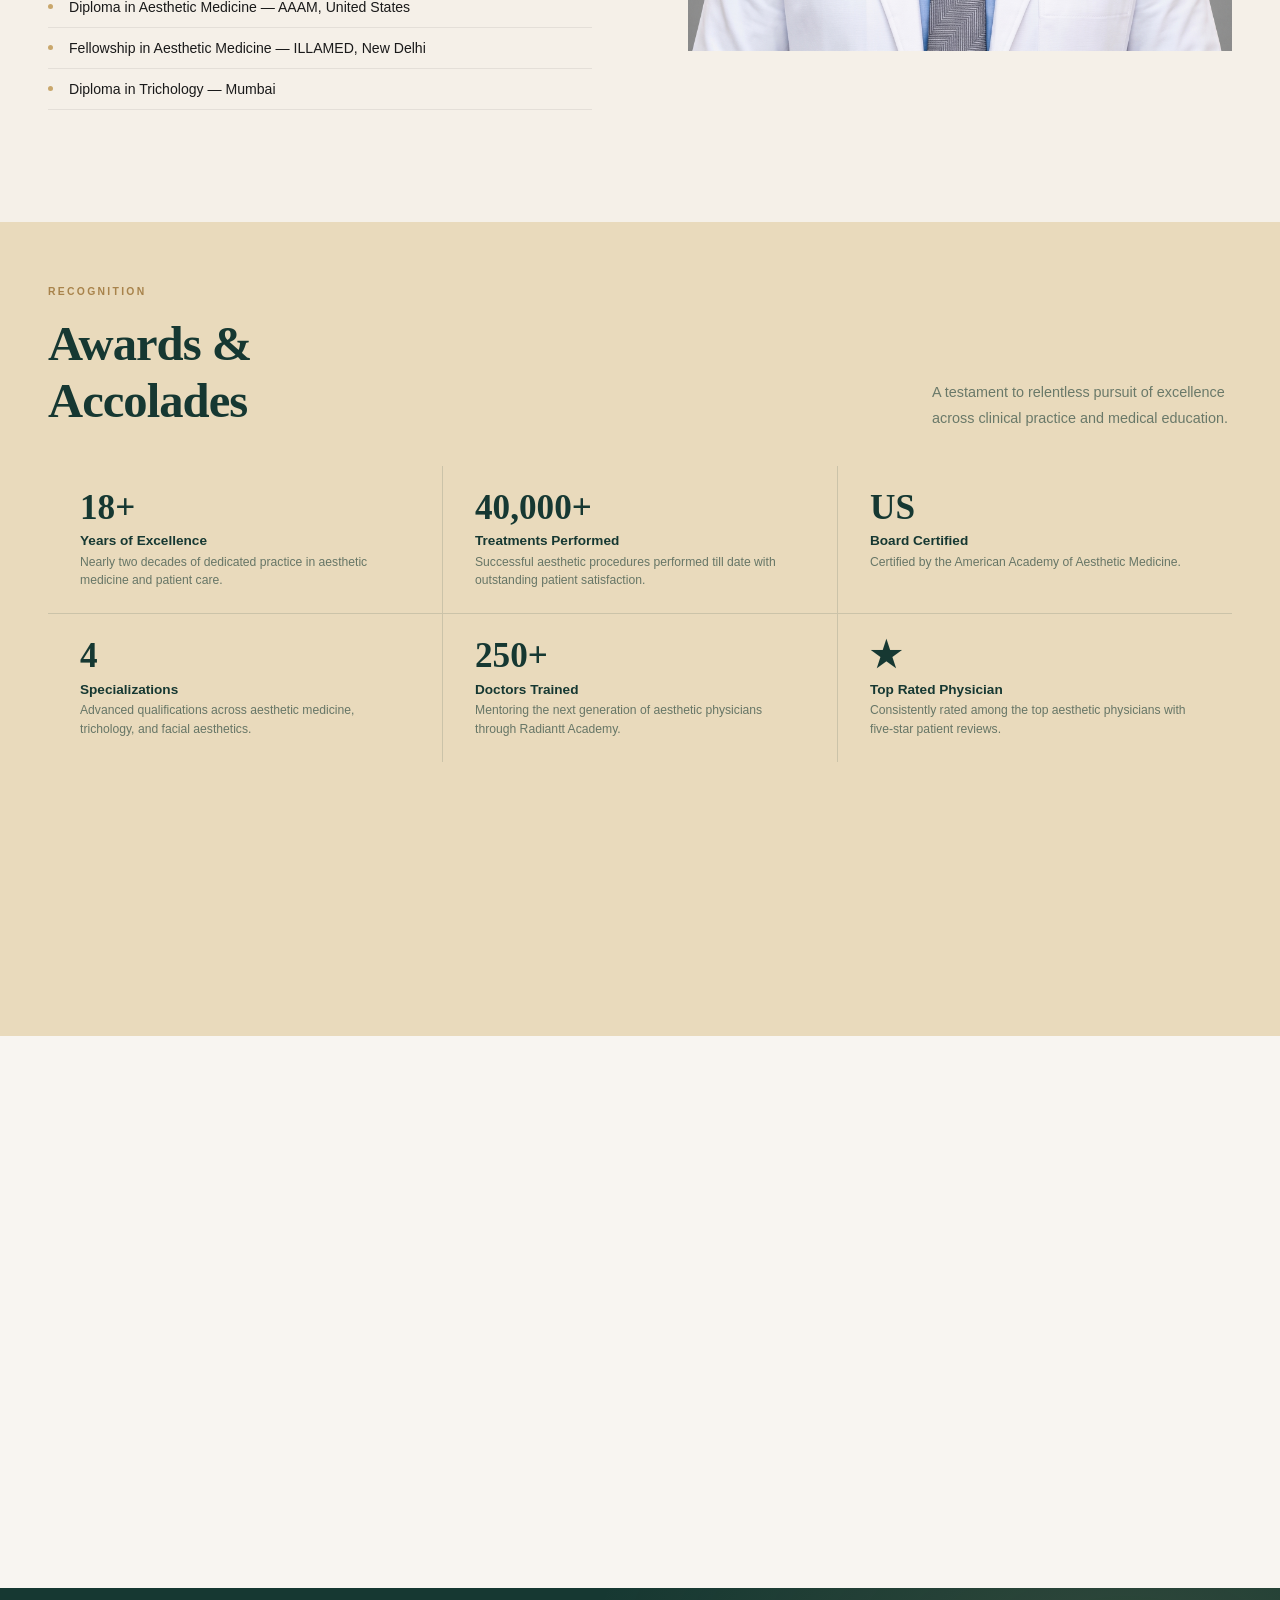
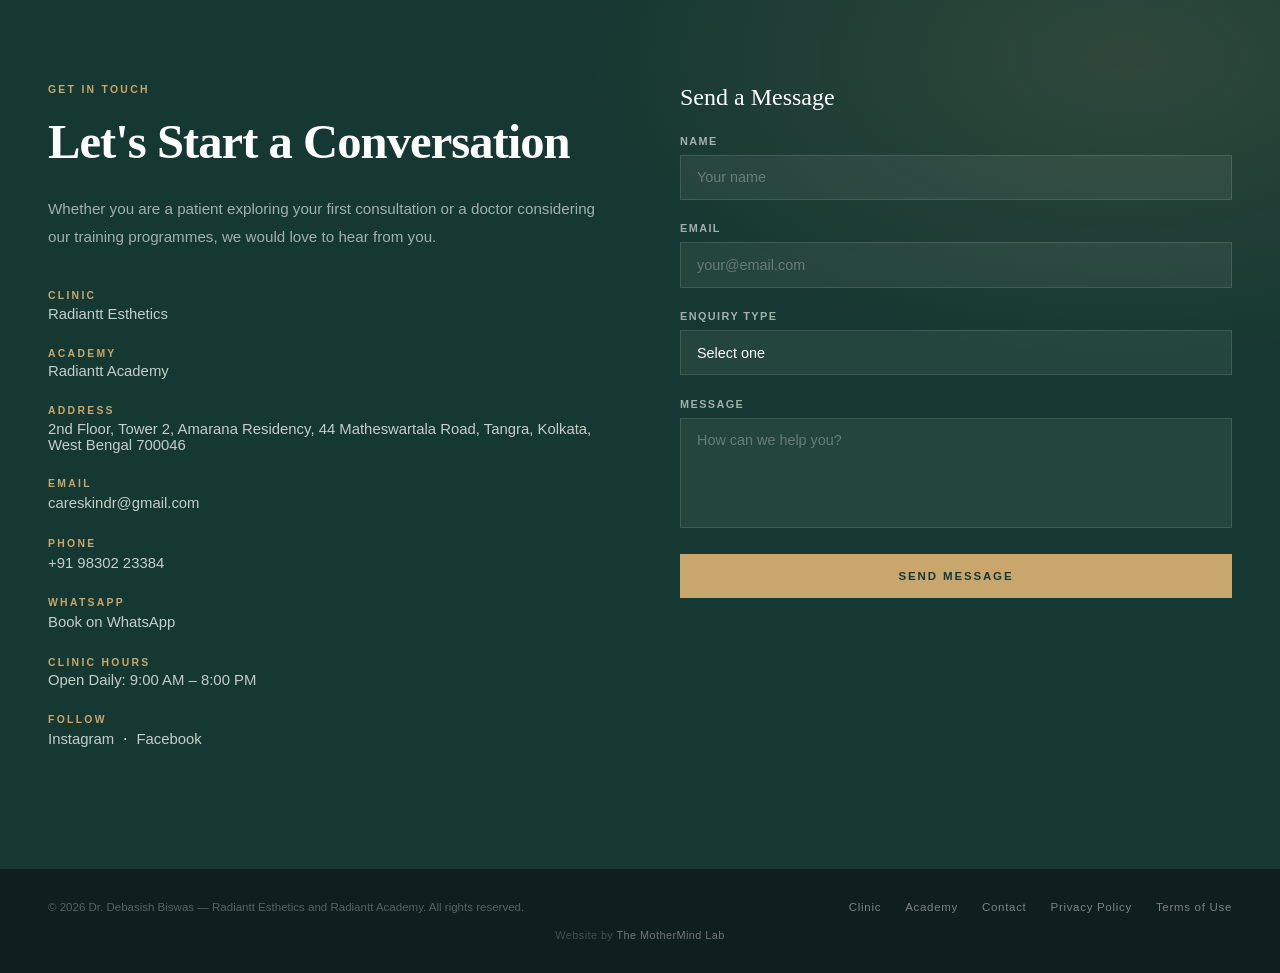
==== commit 4cda2b57: "Restore forest green as primary; use maroon only as a CTA accent Reverts the sitewide maroon swap - " ====
--- a/index.html
+++ b/index.html
@@ -15,7 +15,7 @@
 <link rel="icon" href="favicon-32.png" type="image/png" sizes="32x32">
 <link rel="icon" href="favicon-16.png" type="image/png" sizes="16x16">
 <link rel="apple-touch-icon" href="apple-touch-icon.png">
-<link rel="stylesheet" href="style.css?v=47">
+<link rel="stylesheet" href="style.css?v=48">
 </head>
 <body class="home">
 <nav id="nav">
@@ -183,7 +183,7 @@
       <div class="form-group"><label>Email</label><input type="email" placeholder="your@email.com"></div>
       <div class="form-group"><label>Enquiry Type</label><select><option value="">Select one</option><option>Clinic Appointment</option><option>Academy Enquiry</option><option>General Enquiry</option></select></div>
       <div class="form-group"><label>Message</label><textarea placeholder="How can we help you?"></textarea></div>
-      <button type="submit" class="btn-submit" style="background:var(--gold);color:var(--maroon)">Send Message</button>
+      <button type="submit" class="btn-submit" style="background:var(--gold);color:var(--forest)">Send Message</button>
     </form>
   </div>
 </section>
--- a/style.css
+++ b/style.css
@@ -1,16 +1,16 @@
 *,*::before,*::after{margin:0;padding:0;box-sizing:border-box}
-:root{--gold:#c9a76c;--gold2:#dbb97e;--gold-deep:#a8834b;--maroon:#72222f;--maroon2:#8f2b3c;--sand:#e9dabc;--sand2:#f4edde;--cream:#f5f0e8;--light:#f8f5f1;--white:#ffffff;--dark:#1a1a1a;--gray:#666;--border:rgba(0,0,0,0.09)}
+:root{--forest:#163832;--forest2:#1e4741;--gold:#c9a76c;--gold2:#dbb97e;--gold-deep:#a8834b;--maroon:#7d2635;--maroon2:#962f42;--sand:#e9dabc;--sand2:#f4edde;--cream:#f5f0e8;--light:#f8f5f1;--white:#ffffff;--dark:#1a1a1a;--gray:#666;--border:rgba(0,0,0,0.09)}
 html{scroll-behavior:smooth}
 body{font-family:'Inter',sans-serif;background:var(--white);color:var(--dark);overflow-x:hidden}
 nav{position:fixed;top:0;left:0;right:0;z-index:200;padding:1.4rem 3rem;display:flex;justify-content:space-between;align-items:center;transition:background-color .35s}
-nav.scrolled{background-color:var(--maroon);backdrop-filter:blur(12px)}
+nav.scrolled{background-color:var(--forest);backdrop-filter:blur(12px)}
 .nav-logo{color:#fff;font-family:'Playfair Display',serif;font-size:.95rem;font-weight:400;letter-spacing:.04em;text-decoration:none}
 .nav-links{display:flex;gap:2.2rem;align-items:center}
 .nav-links a{color:rgba(255,255,255,.75);text-decoration:none;font-size:.72rem;font-weight:500;letter-spacing:.12em;text-transform:uppercase;transition:color .2s}
 .nav-links a:hover,.nav-links a:focus,.nav-links a.active{color:var(--gold)}
 .nav-book{padding:.55rem 1.4rem;border:1px solid rgba(255,255,255,.35);color:#fff;font-size:.7rem;font-weight:600;letter-spacing:.12em;text-transform:uppercase;text-decoration:none;transition:all .25s}
-.nav-book:hover{background:var(--gold);border-color:var(--gold);color:var(--maroon)}
-.hero{position:relative;height:100vh;min-height:680px;background:radial-gradient(1100px 620px at 82% 12%,rgba(201,167,108,.14),transparent 62%),radial-gradient(800px 500px at 8% 88%,rgba(150,47,66,.75),transparent 70%),var(--maroon);overflow:hidden;display:flex;flex-direction:column;justify-content:flex-end}
+.nav-book:hover{background:var(--maroon);border-color:var(--maroon);color:#fff}
+.hero{position:relative;height:100vh;min-height:680px;background:radial-gradient(1100px 620px at 82% 12%,rgba(201,167,108,.16),transparent 62%),radial-gradient(800px 500px at 8% 88%,rgba(30,71,65,.85),transparent 70%),var(--forest);overflow:hidden;display:flex;flex-direction:column;justify-content:flex-end}
 .hero-bg-word{position:absolute;top:60%;left:50%;transform:translate(-50%,-50%);font-family:'Playfair Display',serif;font-size:clamp(110px,20vw,300px);font-weight:900;color:rgba(255,255,255,.06);white-space:nowrap;letter-spacing:-.02em;pointer-events:none;user-select:none;z-index:1}
 .hero-marquee{position:absolute;top:34%;left:0;right:0;transform:translateY(-50%);z-index:2;overflow:hidden;pointer-events:none;user-select:none;-webkit-mask-image:linear-gradient(90deg,transparent,#000 6%,#000 94%,transparent);mask-image:linear-gradient(90deg,transparent,#000 6%,#000 94%,transparent)}
 .hero-track{display:flex;width:max-content;animation:hero-scroll 26s linear infinite}
@@ -20,26 +20,27 @@
 @media(prefers-reduced-motion:reduce){.hero-track{animation:none}}
 .hero-photo-wrap{position:absolute;bottom:0;left:50%;transform:translateX(-50%);height:78%;z-index:4;display:flex;align-items:flex-end;justify-content:center}
 .hero-photo-wrap img{height:100%;width:auto;max-width:480px;object-fit:contain;object-position:bottom center;display:block;filter:drop-shadow(0 8px 32px rgba(0,0,0,.4))}
+.hero::after{content:'';position:absolute;left:0;right:0;bottom:0;height:42%;background:linear-gradient(to top,rgba(8,24,21,.78),rgba(8,24,21,.38) 45%,transparent);z-index:5;pointer-events:none}
 .hero-rule{position:absolute;bottom:5.6rem;left:0;right:0;height:1px;background:rgba(255,255,255,.12);z-index:6}
 .hero-bottom{position:relative;z-index:6;padding:0 3rem 2.8rem;display:flex;justify-content:space-between;align-items:flex-end}
 .hero-cred{font-size:.72rem;line-height:1.9;color:rgba(255,255,255,.6);letter-spacing:.04em;text-shadow:0 1px 4px rgba(0,0,0,.55)}
 .hero-cred strong{color:var(--gold);font-weight:600;display:block;text-shadow:0 1px 4px rgba(0,0,0,.65),0 2px 12px rgba(0,0,0,.45)}
 .hero-cta{display:flex;flex-direction:column;gap:.8rem;align-items:flex-end}
-.btn-gold{display:inline-block;padding:.82rem 2.2rem;background:linear-gradient(135deg,var(--gold2),var(--gold));color:var(--maroon);font-size:.7rem;font-weight:700;letter-spacing:.16em;text-transform:uppercase;text-decoration:none;transition:all .25s;min-width:230px;text-align:center}
-.btn-gold:hover{background:var(--gold2);transform:translateY(-2px)}
+.btn-gold{display:inline-block;padding:.82rem 2.2rem;background:linear-gradient(135deg,var(--maroon2),var(--maroon));color:#fff;font-size:.7rem;font-weight:700;letter-spacing:.16em;text-transform:uppercase;text-decoration:none;transition:all .25s;min-width:230px;text-align:center}
+.btn-gold:hover{background:var(--maroon2);transform:translateY(-2px)}
 .btn-ghost{display:inline-block;padding:.82rem 2.2rem;border:1px solid rgba(255,255,255,.4);color:#fff;font-size:.7rem;font-weight:600;letter-spacing:.16em;text-transform:uppercase;text-decoration:none;transition:all .25s;min-width:230px;text-align:center}
 .btn-ghost:hover{border-color:var(--gold);color:var(--gold)}
-.page-hero{position:relative;background:radial-gradient(900px 460px at 85% 10%,rgba(201,167,108,.18),transparent 62%),radial-gradient(700px 420px at 10% 95%,rgba(150,47,66,.9),transparent 70%),var(--maroon);padding:9.5rem 3rem 4.5rem;text-align:center;overflow:hidden}
+.page-hero{position:relative;background:radial-gradient(900px 460px at 85% 10%,rgba(201,167,108,.18),transparent 62%),radial-gradient(700px 420px at 10% 95%,rgba(30,71,65,.9),transparent 70%),var(--forest);padding:9.5rem 3rem 4.5rem;text-align:center;overflow:hidden}
 .page-hero::before{content:attr(data-word);position:absolute;top:50%;left:50%;transform:translate(-50%,-50%);font-family:'Playfair Display',serif;font-size:clamp(90px,16vw,240px);font-weight:900;color:rgba(255,255,255,.05);white-space:nowrap;pointer-events:none;z-index:2}
 .page-hero>*{position:relative;z-index:3}
 .page-hero>.page-hero-img{position:absolute;inset:0;width:100%;height:100%;object-fit:cover;z-index:0}
-.page-hero>.page-hero-overlay{position:absolute;inset:0;z-index:1;background:linear-gradient(180deg,rgba(114,34,47,.4) 0%,rgba(114,34,47,.62) 60%,rgba(114,34,47,.72) 100%),radial-gradient(900px 460px at 85% 10%,rgba(201,167,108,.14),transparent 62%)}
+.page-hero>.page-hero-overlay{position:absolute;inset:0;z-index:1;background:linear-gradient(180deg,rgba(22,56,50,.4) 0%,rgba(22,56,50,.62) 60%,rgba(22,56,50,.72) 100%),radial-gradient(900px 460px at 85% 10%,rgba(201,167,108,.14),transparent 62%)}
 .page-hero .lbl{color:var(--gold)}
 .page-hero h1{font-family:'Playfair Display',serif;font-size:clamp(2.4rem,6vw,4.5rem);font-weight:900;color:#fff;line-height:1.05;letter-spacing:-.02em;text-shadow:0 2px 10px rgba(0,0,0,.45),0 4px 24px rgba(0,0,0,.3)}
 .page-hero p{color:rgba(255,255,255,.85);max-width:620px;margin:1.5rem auto 0;font-size:1rem;line-height:1.8;text-shadow:0 1px 6px rgba(0,0,0,.4)}
 .page-hero .btn-ghost{margin-top:2rem}
 .lbl{font-size:.65rem;font-weight:600;letter-spacing:.22em;text-transform:uppercase;color:var(--gold);margin-bottom:1.2rem}
-.sec-title{font-family:'Playfair Display',serif;font-size:clamp(1.9rem,3.8vw,3.2rem);font-weight:700;line-height:1.18;letter-spacing:-.02em;color:var(--maroon);margin-bottom:1.8rem}
+.sec-title{font-family:'Playfair Display',serif;font-size:clamp(1.9rem,3.8vw,3.2rem);font-weight:700;line-height:1.18;letter-spacing:-.02em;color:var(--forest);margin-bottom:1.8rem}
 .sec-body{font-size:.97rem;line-height:1.82;color:var(--gray);font-weight:300}
 .about{padding:7rem 3rem;background:var(--cream);display:grid;grid-template-columns:1fr 1fr;gap:6rem;align-items:center}
 .cred-list{list-style:none;margin-top:2rem}
@@ -51,13 +52,13 @@
 .awards{padding:4rem 3rem;background:var(--sand)}
 .awards-head{display:flex;justify-content:space-between;align-items:flex-end;margin-bottom:2.2rem;gap:2rem;flex-wrap:wrap}
 .awards .lbl{color:var(--gold-deep)}
-.awards-sub{font-size:.9rem;line-height:1.75;color:rgba(114,34,47,.6);max-width:300px}
-.awards-grid{display:grid;grid-template-columns:repeat(3,1fr);gap:1px;background:rgba(114,34,47,.14)}
+.awards-sub{font-size:.9rem;line-height:1.75;color:rgba(22,56,50,.6);max-width:300px}
+.awards-grid{display:grid;grid-template-columns:repeat(3,1fr);gap:1px;background:rgba(22,56,50,.14)}
 .awards-strip{overflow-x:auto;overflow-y:hidden;-webkit-overflow-scrolling:touch;scrollbar-width:none;cursor:grab;padding:2.5rem 0;background:var(--sand);-webkit-mask-image:linear-gradient(90deg,transparent,#000 6%,#000 94%,transparent);mask-image:linear-gradient(90deg,transparent,#000 6%,#000 94%,transparent)}
 .awards-strip::-webkit-scrollbar{display:none}
 .awards-strip.dragging{cursor:grabbing;scroll-behavior:auto}
 .awards-reel{display:flex;gap:1rem;width:max-content}
-.ar-item{flex-shrink:0;width:180px;height:130px;border:none;padding:0;cursor:pointer;overflow:hidden;background:var(--maroon2);border-radius:2px;transition:transform .25s,box-shadow .25s}
+.ar-item{flex-shrink:0;width:180px;height:130px;border:none;padding:0;cursor:pointer;overflow:hidden;background:var(--forest2);border-radius:2px;transition:transform .25s,box-shadow .25s}
 .ar-item:hover{transform:scale(1.04);box-shadow:0 8px 28px rgba(0,0,0,.45)}
 .ar-item img{width:100%;height:100%;object-fit:cover;display:block;pointer-events:none}
 .lb{position:fixed;inset:0;z-index:900;background:rgba(0,0,0,.9);display:flex;align-items:center;justify-content:center;backdrop-filter:blur(8px)}
@@ -79,16 +80,16 @@
 @media(max-width:600px){.lb-nav{width:40px;height:40px;font-size:1.8rem}.lb-prev{left:.8rem}.lb-next{right:.8rem}}
 .award-card{background:var(--sand);padding:1.5rem 2rem;transition:background .25s}
 .award-card:hover{background:#f0e4ca}
-.award-num{font-family:'Playfair Display',serif;font-size:2.2rem;font-weight:900;color:var(--maroon);line-height:1;margin-bottom:.5rem}
-.award-title{font-size:.85rem;font-weight:600;color:var(--maroon);margin-bottom:.3rem}
-.award-desc{font-size:.76rem;color:rgba(114,34,47,.62);line-height:1.5}
+.award-num{font-family:'Playfair Display',serif;font-size:2.2rem;font-weight:900;color:var(--forest);line-height:1;margin-bottom:.5rem}
+.award-title{font-size:.85rem;font-weight:600;color:var(--forest);margin-bottom:.3rem}
+.award-desc{font-size:.76rem;color:rgba(22,56,50,.62);line-height:1.5}
 .dual-gateway{padding:6rem 3rem;background:var(--light);display:grid;grid-template-columns:1fr 1fr;gap:2rem}
 .gate-card{position:relative;min-height:360px;padding:3.5rem 3rem;display:flex;flex-direction:column;justify-content:flex-end;background-size:cover;background-position:center;border-top:3px solid var(--gold);overflow:hidden;text-decoration:none;isolation:isolate;opacity:0;transform:translateY(48px);transition:opacity .8s cubic-bezier(.16,.84,.44,1),transform .8s cubic-bezier(.16,.84,.44,1)}
-.gate-card::before{content:'';position:absolute;inset:0;z-index:-1;background:linear-gradient(155deg,rgba(114,34,47,.94),rgba(114,34,47,.55) 55%,rgba(114,34,47,.82));transition:background .4s}
+.gate-card::before{content:'';position:absolute;inset:0;z-index:-1;background:linear-gradient(155deg,rgba(22,56,50,.94),rgba(22,56,50,.55) 55%,rgba(22,56,50,.82));transition:background .4s}
 .gate-card.is-visible{opacity:1;transform:translateY(0)}
 .gate-card.is-visible:nth-child(2){transition-delay:.15s}
 .gate-card:hover{transition:transform .3s,box-shadow .3s;transform:translateY(-4px);box-shadow:0 20px 50px rgba(0,0,0,.28)}
-.gate-card:hover::before{background:linear-gradient(155deg,rgba(114,34,47,.85),rgba(114,34,47,.42) 55%,rgba(114,34,47,.72))}
+.gate-card:hover::before{background:linear-gradient(155deg,rgba(22,56,50,.85),rgba(22,56,50,.42) 55%,rgba(22,56,50,.72))}
 .gate-card .lbl{color:var(--gold)}
 .gate-card h3{font-family:'Playfair Display',serif;font-size:1.9rem;font-weight:700;color:#fff;margin-bottom:.8rem}
 .gate-card p{font-size:.9rem;line-height:1.7;color:rgba(255,255,255,.75);margin-bottom:1.6rem}
@@ -117,7 +118,7 @@
 .client-strip::-webkit-scrollbar{display:none}
 .client-strip.dragging{cursor:grabbing;scroll-behavior:auto}
 .client-reel{display:flex;gap:1.2rem;width:max-content}
-.client-item{flex-shrink:0;width:200px;height:260px;background:var(--maroon2);border-radius:2px;border:none;padding:0;cursor:pointer;overflow:hidden;transition:transform .25s,box-shadow .25s}
+.client-item{flex-shrink:0;width:200px;height:260px;background:var(--forest2);border-radius:2px;border:none;padding:0;cursor:pointer;overflow:hidden;transition:transform .25s,box-shadow .25s}
 .client-item:hover{transform:scale(1.03);box-shadow:0 10px 30px rgba(0,0,0,.25)}
 .client-item img{width:100%;height:100%;object-fit:cover;display:block;pointer-events:none}
 .testimonials{padding:6rem 0 6rem 3rem;background:var(--sand);overflow:hidden}
@@ -129,13 +130,13 @@
 .test-strip{position:relative;margin-top:2rem;display:flex;align-items:center;gap:.6rem}
 .test-scroll{display:flex;gap:1.2rem;overflow-x:auto;scroll-snap-type:x mandatory;-webkit-overflow-scrolling:touch;scrollbar-width:none;padding:.2rem .2rem 1rem}
 .test-scroll::-webkit-scrollbar{display:none}
-.test-card{flex-shrink:0;width:270px;scroll-snap-align:start;padding:1.4rem;background:var(--white);border:1px solid rgba(0,0,0,.05);box-shadow:0 6px 26px rgba(114,34,47,.08);border-radius:2px;transition:border-color .25s,box-shadow .25s}
-.test-card:hover{border-color:rgba(168,131,75,.4);box-shadow:0 10px 34px rgba(114,34,47,.14)}
+.test-card{flex-shrink:0;width:270px;scroll-snap-align:start;padding:1.4rem;background:var(--white);border:1px solid rgba(0,0,0,.05);box-shadow:0 6px 26px rgba(22,56,50,.08);border-radius:2px;transition:border-color .25s,box-shadow .25s}
+.test-card:hover{border-color:rgba(168,131,75,.4);box-shadow:0 10px 34px rgba(22,56,50,.14)}
 .test-top{display:flex;align-items:center;justify-content:space-between;margin-bottom:.7rem}
 .stars{color:var(--gold-deep);font-size:.8rem}
 .test-text{font-size:.82rem;line-height:1.65;color:#555;font-style:italic;margin-bottom:1rem}
 .test-author{font-size:.72rem;font-weight:600;color:var(--gold-deep);letter-spacing:.05em}
-.test-arrow{flex-shrink:0;width:40px;height:40px;border-radius:50%;background:var(--white);border:1px solid var(--border);box-shadow:0 6px 20px rgba(0,0,0,.1);display:flex;align-items:center;justify-content:center;cursor:pointer;color:var(--maroon);font-size:1.3rem;line-height:1;transition:background .2s,box-shadow .2s}
+.test-arrow{flex-shrink:0;width:40px;height:40px;border-radius:50%;background:var(--white);border:1px solid var(--border);box-shadow:0 6px 20px rgba(0,0,0,.1);display:flex;align-items:center;justify-content:center;cursor:pointer;color:var(--forest);font-size:1.3rem;line-height:1;transition:background .2s,box-shadow .2s}
 .test-arrow:hover{background:var(--sand2);box-shadow:0 8px 24px rgba(0,0,0,.16)}
 @media(max-width:900px){.clients-section,.testimonials{padding-left:1.5rem}.clients-section .sec-body,.testimonials .sec-title{padding-right:1.5rem}.client-item{width:160px;height:210px}.test-card{width:230px;padding:1.2rem}.test-arrow{display:none}}
 .faq-section{padding:6rem 3rem;background:var(--white)}
@@ -155,7 +156,7 @@
 .wa-btn:hover{background:#1eb958;transform:translateY(-1px)}
 .wa-btn svg{width:18px;height:18px;flex-shrink:0}
 .wa-note{font-size:.8rem;color:var(--gray)}
-.info-block{margin-top:2.5rem;padding:2rem;background:var(--maroon);color:#fff}
+.info-block{margin-top:2.5rem;padding:2rem;background:var(--forest);color:#fff}
 .info-block .lbl{color:var(--gold)}
 .info-block p{font-size:.88rem;line-height:1.85;color:rgba(255,255,255,.65)}
 .form-group{margin-bottom:1.4rem}
@@ -164,21 +165,21 @@
 .form-group input:focus,.form-group select:focus,.form-group textarea:focus{border-color:var(--gold)}
 .form-group textarea{height:110px;resize:none}
 .btn-submit{width:100%;padding:1rem;background:var(--maroon);color:#fff;border:none;font-family:'Inter',sans-serif;font-size:.72rem;letter-spacing:.16em;text-transform:uppercase;font-weight:700;cursor:pointer;transition:all .25s}
-.btn-submit:hover{background:var(--gold);color:var(--maroon)}
+.btn-submit:hover{background:var(--maroon2);color:#fff}
 .dark-form input,.dark-form select,.dark-form textarea{background:rgba(255,255,255,.06);border-color:rgba(255,255,255,.12);color:#fff}
 .dark-form label{color:rgba(255,255,255,.6)}
 .dark-form input::placeholder,.dark-form textarea::placeholder{color:rgba(255,255,255,.3)}
-.dark-form select option{background:var(--maroon);color:#fff}
+.dark-form select option{background:var(--forest);color:#fff}
 .why-train{padding:5.5rem 3rem;background:var(--sand2)}
 .why-grid{display:grid;grid-template-columns:repeat(3,1fr);gap:1.5rem;margin-top:3rem}
 .why-card{padding:2.5rem 2rem;background:var(--white);border-top:3px solid var(--gold);transition:box-shadow .25s}
 .why-card:hover{box-shadow:0 8px 40px rgba(0,0,0,.07)}
 .why-num{font-family:'Playfair Display',serif;font-size:2.6rem;font-weight:900;color:var(--gold);line-height:1;margin-bottom:1rem}
-.why-title{font-size:.92rem;font-weight:600;color:var(--maroon);margin-bottom:.6rem}
+.why-title{font-size:.92rem;font-weight:600;color:var(--forest);margin-bottom:.6rem}
 .why-desc{font-size:.82rem;color:var(--gray);line-height:1.65}
 .curriculum{padding:5.5rem 3rem;background:var(--white)}
 .curr-grid{display:grid;grid-template-columns:repeat(4,1fr);gap:1.5rem;margin-top:3rem}
-.curr-support{margin-top:3.5rem;padding:2.5rem;background:linear-gradient(155deg,var(--maroon2),var(--maroon) 65%);border-top:3px solid var(--gold)}
+.curr-support{margin-top:3.5rem;padding:2.5rem;background:linear-gradient(155deg,var(--forest2),var(--forest) 65%);border-top:3px solid var(--gold)}
 .curr-support .lbl{color:var(--gold);margin-bottom:1.5rem}
 .curr-support-grid{display:grid;grid-template-columns:repeat(4,1fr);gap:2rem}
 .curr-support-item strong{display:block;font-family:'Playfair Display',serif;font-size:1rem;font-weight:700;color:#fff;margin-bottom:.5rem}
@@ -187,27 +188,27 @@
 .prog-grid{display:grid;grid-template-columns:repeat(auto-fit,minmax(260px,1fr));gap:1.5rem;margin-top:3rem}
 .prog-card{border:1px solid var(--border);overflow:hidden;transition:box-shadow .3s}
 .prog-card:hover{box-shadow:0 16px 60px rgba(0,0,0,.09)}
-.prog-head{background:linear-gradient(155deg,var(--maroon2),var(--maroon) 65%);border-top:3px solid var(--gold);padding:2rem}
+.prog-head{background:linear-gradient(155deg,var(--forest2),var(--forest) 65%);border-top:3px solid var(--gold);padding:2rem}
 .prog-type{font-size:.65rem;letter-spacing:.2em;text-transform:uppercase;color:var(--gold);margin-bottom:.5rem}
 .prog-name{font-family:'Playfair Display',serif;font-size:1.25rem;font-weight:700;color:#fff}
 .prog-price{font-family:'Playfair Display',serif;font-size:1.4rem;font-weight:700;color:var(--gold);margin-top:.6rem;line-height:1.2}
 .prog-price span{font-family:'Inter',sans-serif;font-size:.65rem;font-weight:500;color:rgba(255,255,255,.5);letter-spacing:.08em;text-transform:uppercase;display:block;margin-top:.2rem}
 .prog-note{margin-top:2.5rem;text-align:center;font-size:.88rem;color:var(--gray)}
-.prog-note a{color:var(--maroon);font-weight:600;text-decoration:none;transition:color .2s}
+.prog-note a{color:var(--forest);font-weight:600;text-decoration:none;transition:color .2s}
 .prog-note a:hover{color:var(--gold)}
 .why-grid-9{grid-template-columns:repeat(3,1fr)}
 .prog-body{padding:2rem}
 .prog-feat{display:flex;gap:.75rem;align-items:flex-start;margin-bottom:.7rem;font-size:.83rem;color:var(--gray)}
 .prog-feat::before{content:'\2192';color:var(--gold);flex-shrink:0;margin-top:.05rem;font-size:.75rem}
-.prog-cta{margin-top:1.5rem;display:block;padding:.78rem 1.4rem;background:var(--maroon);color:#fff;text-align:center;text-decoration:none;font-size:.68rem;letter-spacing:.12em;text-transform:uppercase;font-weight:700;transition:all .25s}
-.prog-cta:hover{background:var(--gold);color:var(--maroon)}
+.prog-cta{margin-top:1.5rem;display:block;padding:.78rem 1.4rem;background:var(--forest);color:#fff;text-align:center;text-decoration:none;font-size:.68rem;letter-spacing:.12em;text-transform:uppercase;font-weight:700;transition:all .25s}
+.prog-cta:hover{background:var(--gold);color:var(--forest)}
 .acad-gallery{padding:6rem 3rem;background:var(--white)}
 .acad-gallery .sec-title{margin-bottom:2.5rem}
 .acad-gallery-strip{overflow-x:auto;overflow-y:hidden;-webkit-overflow-scrolling:touch;scrollbar-width:none;cursor:grab;-webkit-mask-image:linear-gradient(90deg,transparent,#000 4%,#000 96%,transparent);mask-image:linear-gradient(90deg,transparent,#000 4%,#000 96%,transparent)}
 .acad-gallery-strip::-webkit-scrollbar{display:none}
 .acad-gallery-strip.dragging{cursor:grabbing;scroll-behavior:auto}
 .acad-gallery-reel{display:flex;gap:1rem;width:max-content}
-.acad-gal-item{flex-shrink:0;width:280px;height:220px;border:none;padding:0;cursor:pointer;overflow:hidden;background:var(--maroon2);transition:transform .28s,box-shadow .28s;position:relative}
+.acad-gal-item{flex-shrink:0;width:280px;height:220px;border:none;padding:0;cursor:pointer;overflow:hidden;background:var(--forest2);transition:transform .28s,box-shadow .28s;position:relative}
 .acad-gal-item:hover{transform:scale(1.02);box-shadow:0 12px 36px rgba(0,0,0,.18);z-index:1}
 .acad-gal-item img{width:100%;height:100%;object-fit:cover;display:block;pointer-events:none;transition:transform .4s}
 .acad-gal-item:hover img{transform:scale(1.06)}
@@ -217,16 +218,16 @@
 .legal{padding:5rem 3rem 6rem;background:var(--white)}
 .legal-content{max-width:760px;margin:0 auto}
 .legal-updated{font-size:.8rem;color:var(--gray);font-style:italic;margin-bottom:2.5rem}
-.legal-content h2{font-family:'Playfair Display',serif;font-size:1.25rem;font-weight:700;color:var(--maroon);margin:2.4rem 0 1rem}
+.legal-content h2{font-family:'Playfair Display',serif;font-size:1.25rem;font-weight:700;color:var(--forest);margin:2.4rem 0 1rem}
 .legal-content h2:first-of-type{margin-top:0}
 .legal-content p{font-size:.92rem;line-height:1.85;color:var(--gray);margin-bottom:1rem}
 .legal-content ul{margin:0 0 1rem 1.4rem;font-size:.92rem;line-height:1.85;color:var(--gray)}
 .legal-content li{margin-bottom:.4rem}
-.legal-content a{color:var(--maroon);font-weight:600;text-decoration:none;border-bottom:1px solid var(--gold)}
+.legal-content a{color:var(--forest);font-weight:600;text-decoration:none;border-bottom:1px solid var(--gold)}
 .legal-content a:hover{color:var(--gold)}
 .legal-content code{background:var(--cream);padding:.15rem .4rem;font-size:.85em;border-radius:2px}
 @media(max-width:900px){.legal{padding:4rem 1.5rem 5rem}}
-.contact{padding:6rem 3rem;background:radial-gradient(900px 500px at 88% 8%,rgba(201,167,108,.14),transparent 60%),var(--maroon);color:#fff}
+.contact{padding:6rem 3rem;background:radial-gradient(900px 500px at 88% 8%,rgba(201,167,108,.14),transparent 60%),var(--forest);color:#fff}
 .contact-grid{display:grid;grid-template-columns:1fr 1fr;gap:5rem;align-items:start}
 .contact-info .sec-title{color:#fff;margin-bottom:1.5rem}
 .contact-info>p{color:rgba(255,255,255,.6);line-height:1.8;font-size:.95rem;margin-bottom:2.5rem}
@@ -235,7 +236,7 @@
 .c-detail p,.c-detail a{font-size:.93rem;color:rgba(255,255,255,.75);text-decoration:none;transition:color .2s}
 .c-detail a:hover{color:var(--gold)}
 .contact-form-title{font-family:'Playfair Display',serif;font-size:1.5rem;color:#fff;margin-bottom:1.5rem}
-footer{background:#2b0d13;padding:2rem 3rem;display:flex;justify-content:space-between;align-items:center;flex-wrap:wrap;gap:1rem}
+footer{background:#0f1e1e;padding:2rem 3rem;display:flex;justify-content:space-between;align-items:center;flex-wrap:wrap;gap:1rem}
 footer p{font-size:.72rem;color:rgba(255,255,255,.3)}
 footer .foot-links{display:flex;gap:1.5rem}
 footer .foot-links a{font-size:.72rem;color:rgba(255,255,255,.45);text-decoration:none;letter-spacing:.06em;transition:color .2s}
@@ -245,10 +246,10 @@
 footer .foot-credit a:hover{color:var(--gold)}
 .ham{display:none;flex-direction:column;gap:4px;cursor:pointer;padding:.3rem;background:none;border:none}
 .ham span{width:18px;height:1.5px;background:#fff;display:block}
-.mobile-menu{display:none;position:fixed;top:0;left:0;right:0;bottom:0;background:var(--maroon);z-index:250;flex-direction:column;align-items:center;justify-content:center;gap:2.5rem}
+.mobile-menu{display:none;position:fixed;top:0;left:0;right:0;bottom:0;background:var(--forest);z-index:250;flex-direction:column;align-items:center;justify-content:center;gap:2.5rem}
 .mobile-menu.open{display:flex}
 .mobile-menu a{color:#fff;text-decoration:none;font-family:'Playfair Display',serif;font-size:2rem;font-weight:700;transition:color .2s}
 .mobile-menu a:hover{color:var(--gold)}
 .mobile-close{position:absolute;top:2rem;right:2.5rem;background:none;border:none;color:#fff;font-size:2rem;cursor:pointer;line-height:1}
-@media(max-width:900px){nav{padding:1.2rem 1.5rem}.nav-links{display:none}.ham{display:flex}.hero{height:88vh;min-height:600px}.hero-marquee{top:25%}.hero-bottom{flex-direction:column;gap:2rem;padding:0 1.5rem 2.5rem;align-items:flex-start}.hero-cred{font-size:.82rem}.hero-cred strong{font-size:1.05rem}.hero-cta{align-items:flex-start;width:100%}.btn-gold,.btn-ghost{min-width:0;width:100%}.about{grid-template-columns:1fr;padding:4rem 1.5rem;gap:3rem}.about-img-wrap img{height:420px}.about-accent{display:none}.awards{padding:4rem 1.5rem}.awards-grid{grid-template-columns:1fr 1fr}.dual-gateway{grid-template-columns:1fr;padding:4rem 1.5rem}.page-hero{padding:8rem 1.5rem 3.5rem}.treat-grid{grid-template-columns:1fr 1fr}.ba-grid{grid-template-columns:1fr}.test-grid{grid-template-columns:1fr}.faq-section{padding:4rem 1.5rem}.booking{padding:4rem 1.5rem}.booking-grid{grid-template-columns:1fr;gap:3rem}.acad-apply{padding:4rem 1.5rem}.why-grid{grid-template-columns:1fr 1fr}.curriculum{padding:4rem 1.5rem}.curr-grid{grid-template-columns:1fr 1fr}.curr-support{padding:2rem 1.5rem}.curr-support-grid{grid-template-columns:1fr 1fr;gap:1.5rem}.programmes{padding:4rem 1.5rem}.contact{padding:4rem 1.5rem}.contact-grid{grid-template-columns:1fr;gap:3rem}.gateway,.treatments,.ba-section,.testimonials{padding:4rem 1.5rem}.why-train{padding:4rem 1.5rem}}
+@media(max-width:900px){nav{padding:1.2rem 1.5rem}.nav-links{display:none}.ham{display:flex}.hero{height:88vh;min-height:600px}.hero-marquee{top:25%}.hero-bottom{flex-direction:column;gap:2rem;padding:0 1.5rem 2.5rem;align-items:flex-start}.hero-cred{font-size:.82rem}.hero-cred strong{font-size:1.25rem;font-weight:700;letter-spacing:.02em;color:var(--gold2)}.hero-cta{align-items:flex-start;width:100%}.btn-gold,.btn-ghost{min-width:0;width:100%}.about{grid-template-columns:1fr;padding:4rem 1.5rem;gap:3rem}.about-img-wrap img{height:420px}.about-accent{display:none}.awards{padding:4rem 1.5rem}.awards-grid{grid-template-columns:1fr 1fr}.dual-gateway{grid-template-columns:1fr;padding:4rem 1.5rem}.page-hero{padding:8rem 1.5rem 3.5rem}.treat-grid{grid-template-columns:1fr 1fr}.ba-grid{grid-template-columns:1fr}.test-grid{grid-template-columns:1fr}.faq-section{padding:4rem 1.5rem}.booking{padding:4rem 1.5rem}.booking-grid{grid-template-columns:1fr;gap:3rem}.acad-apply{padding:4rem 1.5rem}.why-grid{grid-template-columns:1fr 1fr}.curriculum{padding:4rem 1.5rem}.curr-grid{grid-template-columns:1fr 1fr}.curr-support{padding:2rem 1.5rem}.curr-support-grid{grid-template-columns:1fr 1fr;gap:1.5rem}.programmes{padding:4rem 1.5rem}.contact{padding:4rem 1.5rem}.contact-grid{grid-template-columns:1fr;gap:3rem}.gateway,.treatments,.ba-section,.testimonials{padding:4rem 1.5rem}.why-train{padding:4rem 1.5rem}}
 @media(max-width:600px){.awards-grid{grid-template-columns:1fr}.treat-grid{grid-template-columns:1fr}.why-grid{grid-template-columns:1fr}.curr-grid{grid-template-columns:1fr}.curr-support-grid{grid-template-columns:1fr}.prog-grid{grid-template-columns:1fr}footer{flex-direction:column;padding:1.5rem;text-align:center}.why-grid-9{grid-template-columns:1fr;gap:.75rem}.why-grid-9 .why-card{display:grid;grid-template-columns:auto 1fr;column-gap:.9rem;align-items:start;padding:1.1rem 1.2rem;text-align:left}.why-grid-9 .why-num{grid-column:1;grid-row:1/span 2;min-width:1.9rem;font-size:1.5rem;line-height:1;margin-bottom:0}.why-grid-9 .why-title{grid-column:2;font-size:.88rem;margin-bottom:.35rem;line-height:1.3}.why-grid-9 .why-desc{grid-column:2;display:block;font-size:.8rem;line-height:1.6}}
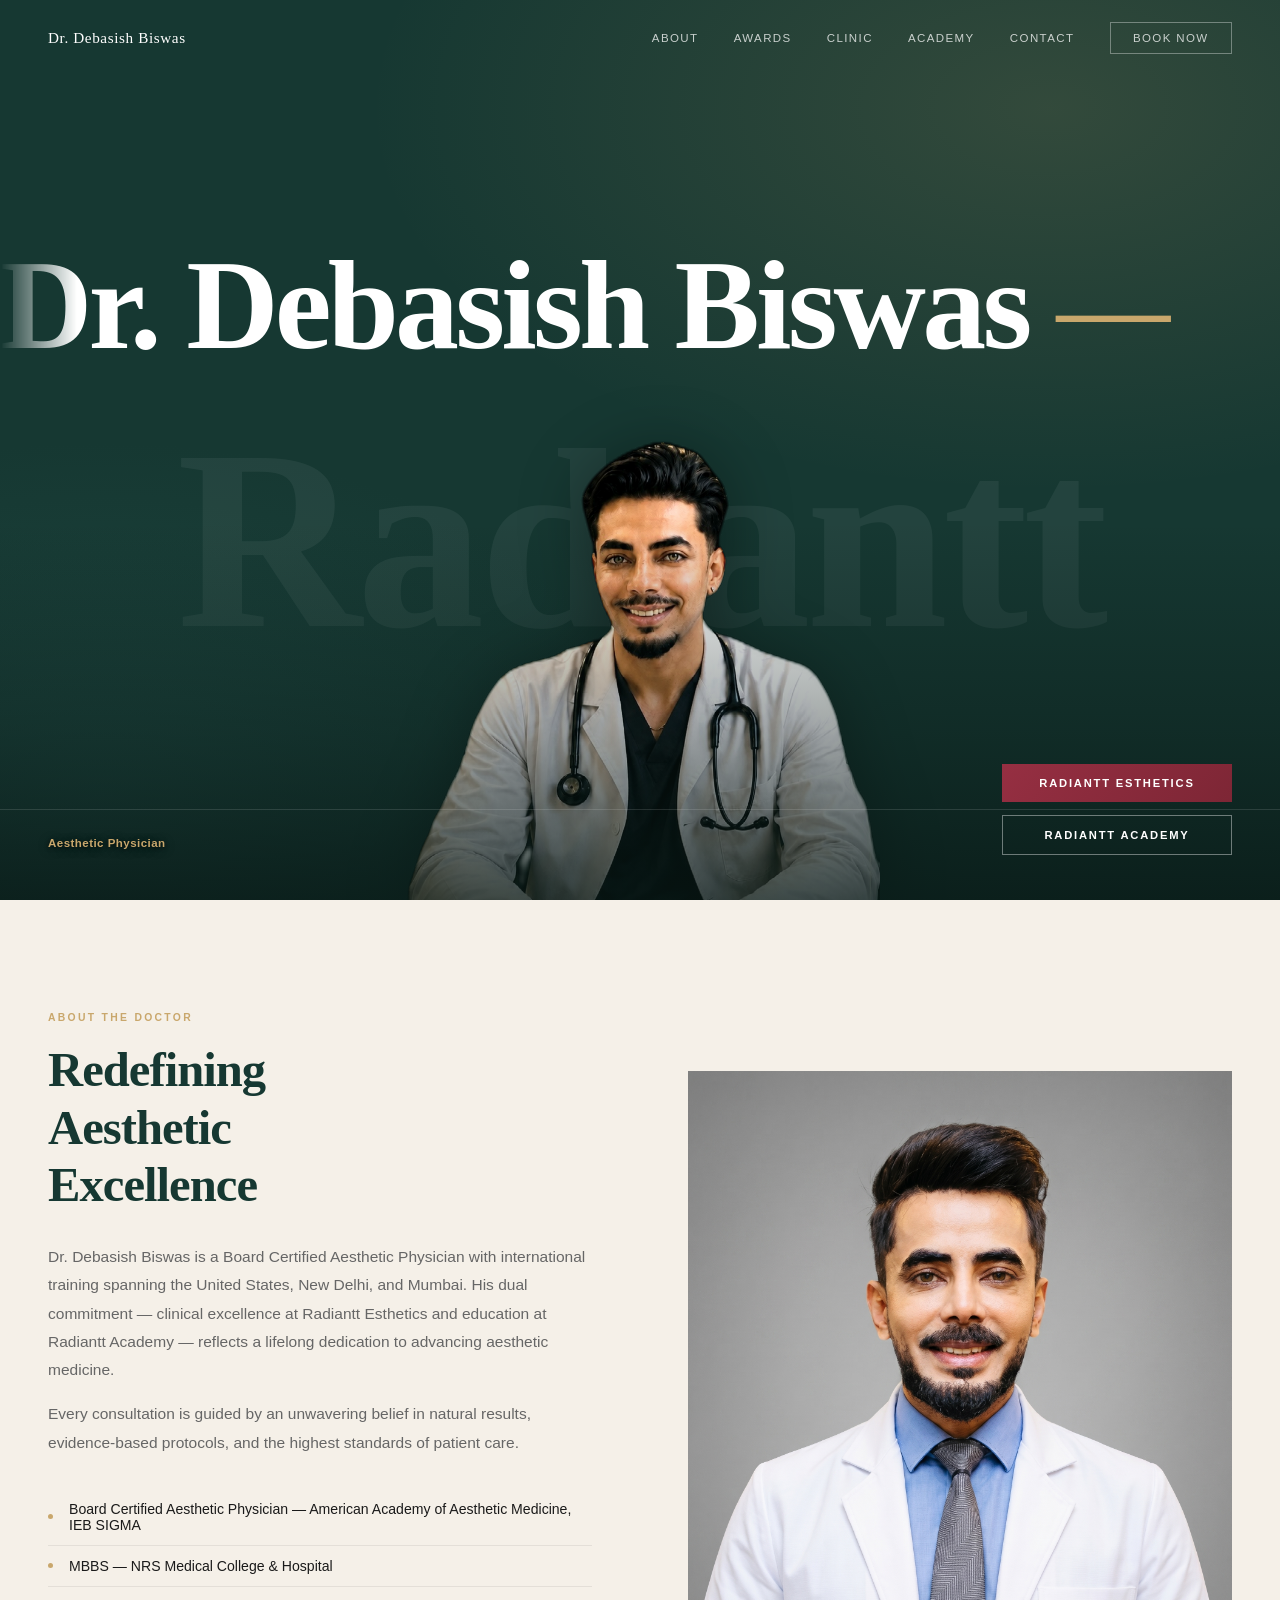
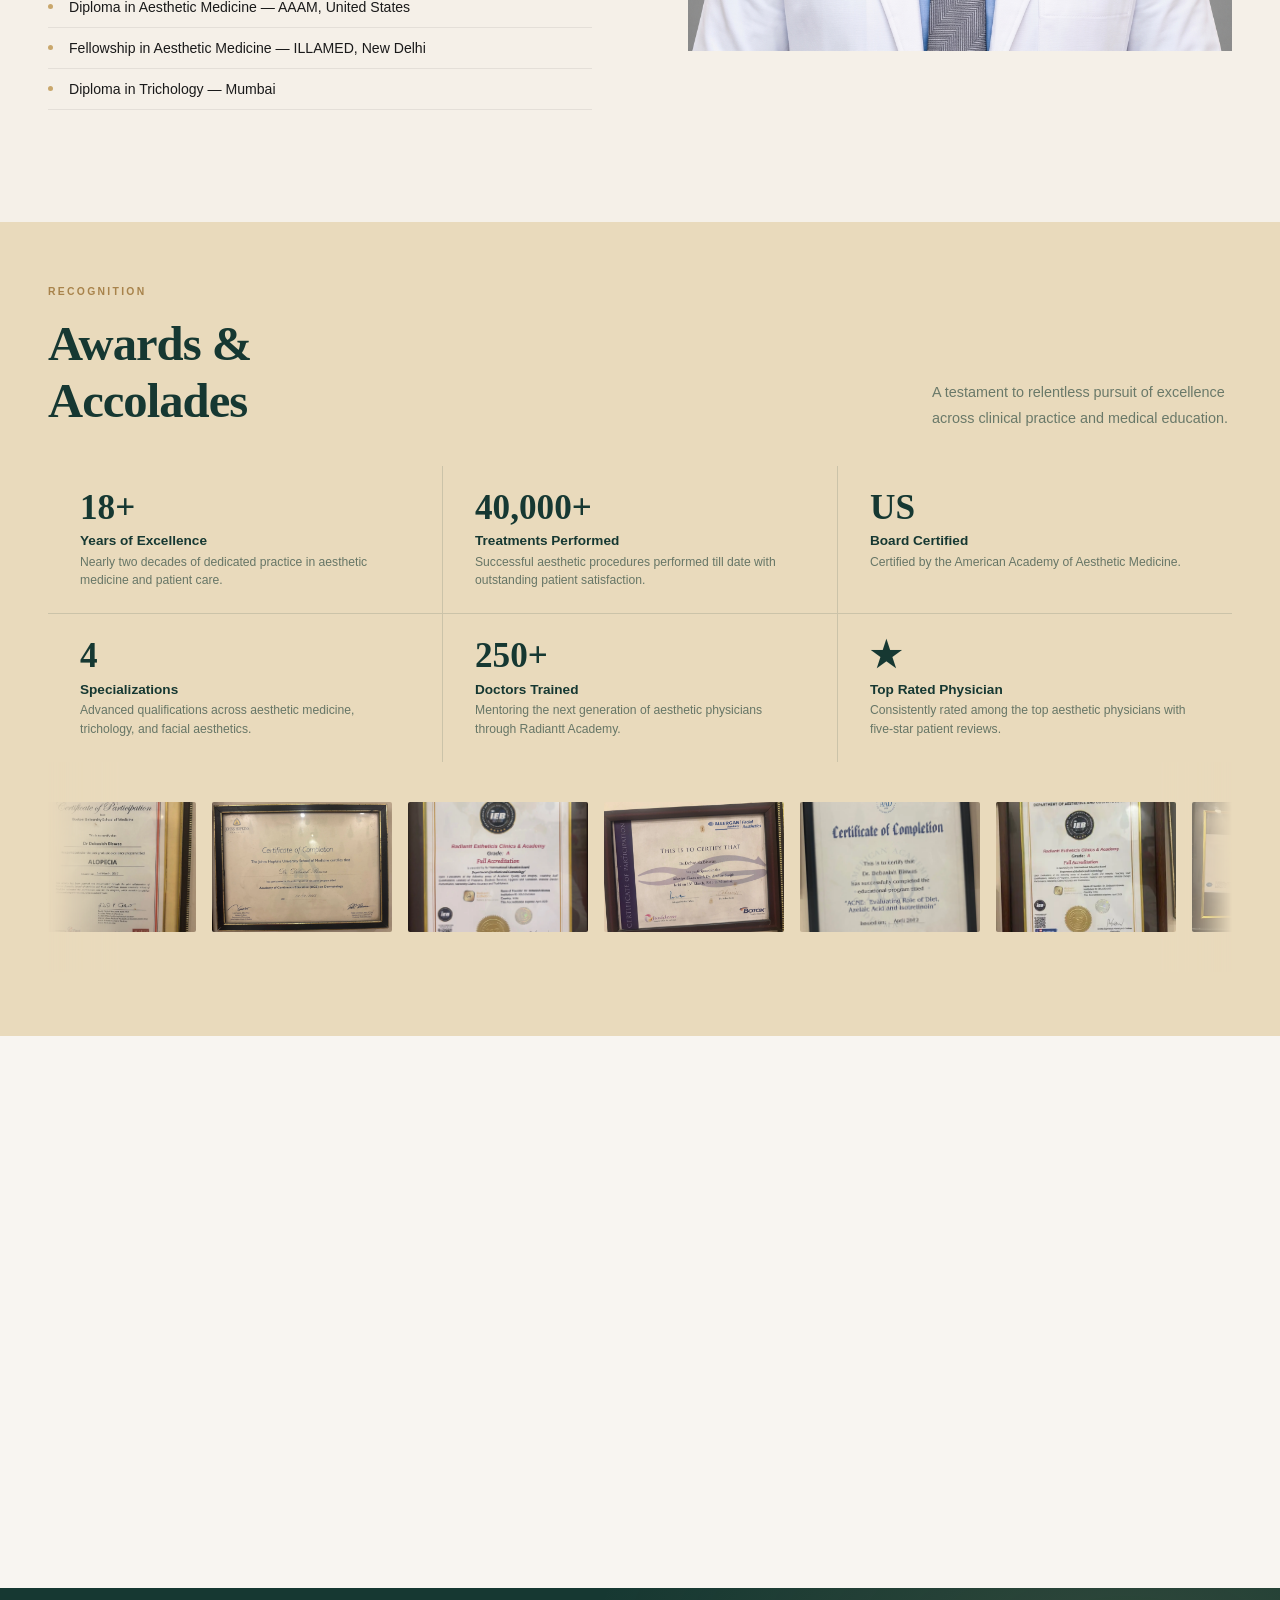
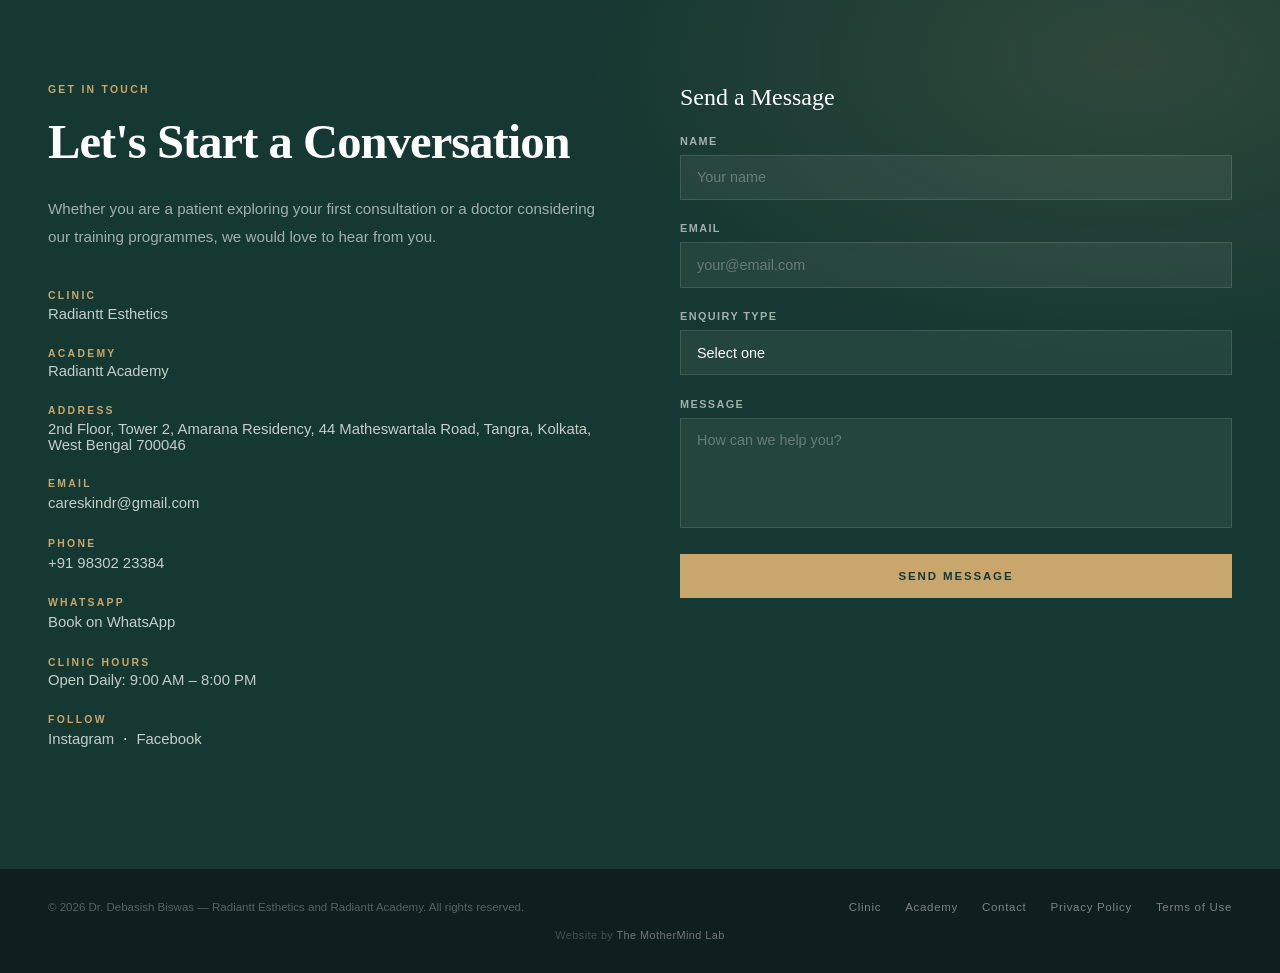
==== commit 3d9eaa03: "Remove green overlay from homepage gateway cards Replaces the heavy forest-green tint on the Radiant" ====
--- a/index.html
+++ b/index.html
@@ -15,7 +15,7 @@
 <link rel="icon" href="favicon-32.png" type="image/png" sizes="32x32">
 <link rel="icon" href="favicon-16.png" type="image/png" sizes="16x16">
 <link rel="apple-touch-icon" href="apple-touch-icon.png">
-<link rel="stylesheet" href="style.css?v=48">
+<link rel="stylesheet" href="style.css?v=49">
 </head>
 <body class="home">
 <nav id="nav">
--- a/style.css
+++ b/style.css
@@ -85,11 +85,11 @@
 .award-desc{font-size:.76rem;color:rgba(22,56,50,.62);line-height:1.5}
 .dual-gateway{padding:6rem 3rem;background:var(--light);display:grid;grid-template-columns:1fr 1fr;gap:2rem}
 .gate-card{position:relative;min-height:360px;padding:3.5rem 3rem;display:flex;flex-direction:column;justify-content:flex-end;background-size:cover;background-position:center;border-top:3px solid var(--gold);overflow:hidden;text-decoration:none;isolation:isolate;opacity:0;transform:translateY(48px);transition:opacity .8s cubic-bezier(.16,.84,.44,1),transform .8s cubic-bezier(.16,.84,.44,1)}
-.gate-card::before{content:'';position:absolute;inset:0;z-index:-1;background:linear-gradient(155deg,rgba(22,56,50,.94),rgba(22,56,50,.55) 55%,rgba(22,56,50,.82));transition:background .4s}
+.gate-card::before{content:'';position:absolute;inset:0;z-index:-1;background:linear-gradient(to top,rgba(0,0,0,.82) 0%,rgba(0,0,0,.55) 42%,rgba(0,0,0,.12) 100%);transition:background .4s}
 .gate-card.is-visible{opacity:1;transform:translateY(0)}
 .gate-card.is-visible:nth-child(2){transition-delay:.15s}
 .gate-card:hover{transition:transform .3s,box-shadow .3s;transform:translateY(-4px);box-shadow:0 20px 50px rgba(0,0,0,.28)}
-.gate-card:hover::before{background:linear-gradient(155deg,rgba(22,56,50,.85),rgba(22,56,50,.42) 55%,rgba(22,56,50,.72))}
+.gate-card:hover::before{background:linear-gradient(to top,rgba(0,0,0,.74) 0%,rgba(0,0,0,.44) 42%,rgba(0,0,0,.06) 100%)}
 .gate-card .lbl{color:var(--gold)}
 .gate-card h3{font-family:'Playfair Display',serif;font-size:1.9rem;font-weight:700;color:#fff;margin-bottom:.8rem}
 .gate-card p{font-size:.9rem;line-height:1.7;color:rgba(255,255,255,.75);margin-bottom:1.6rem}
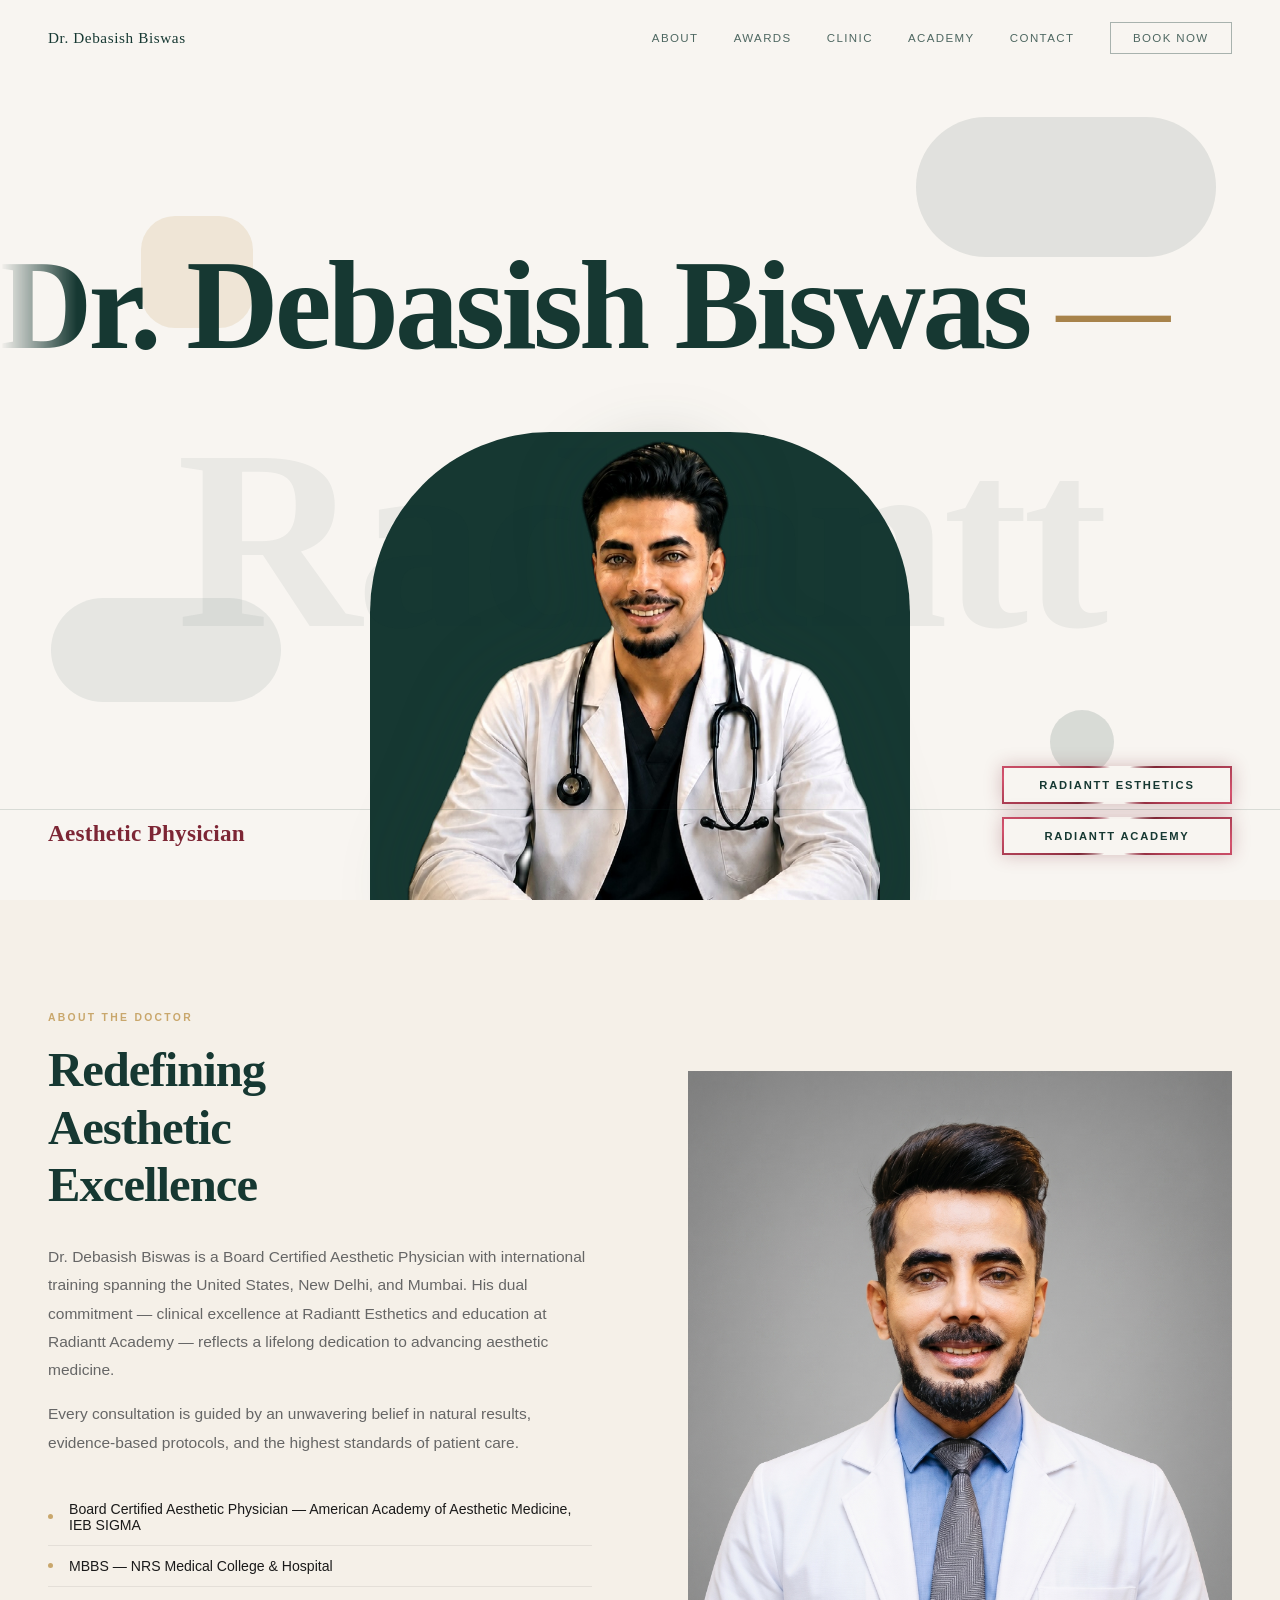
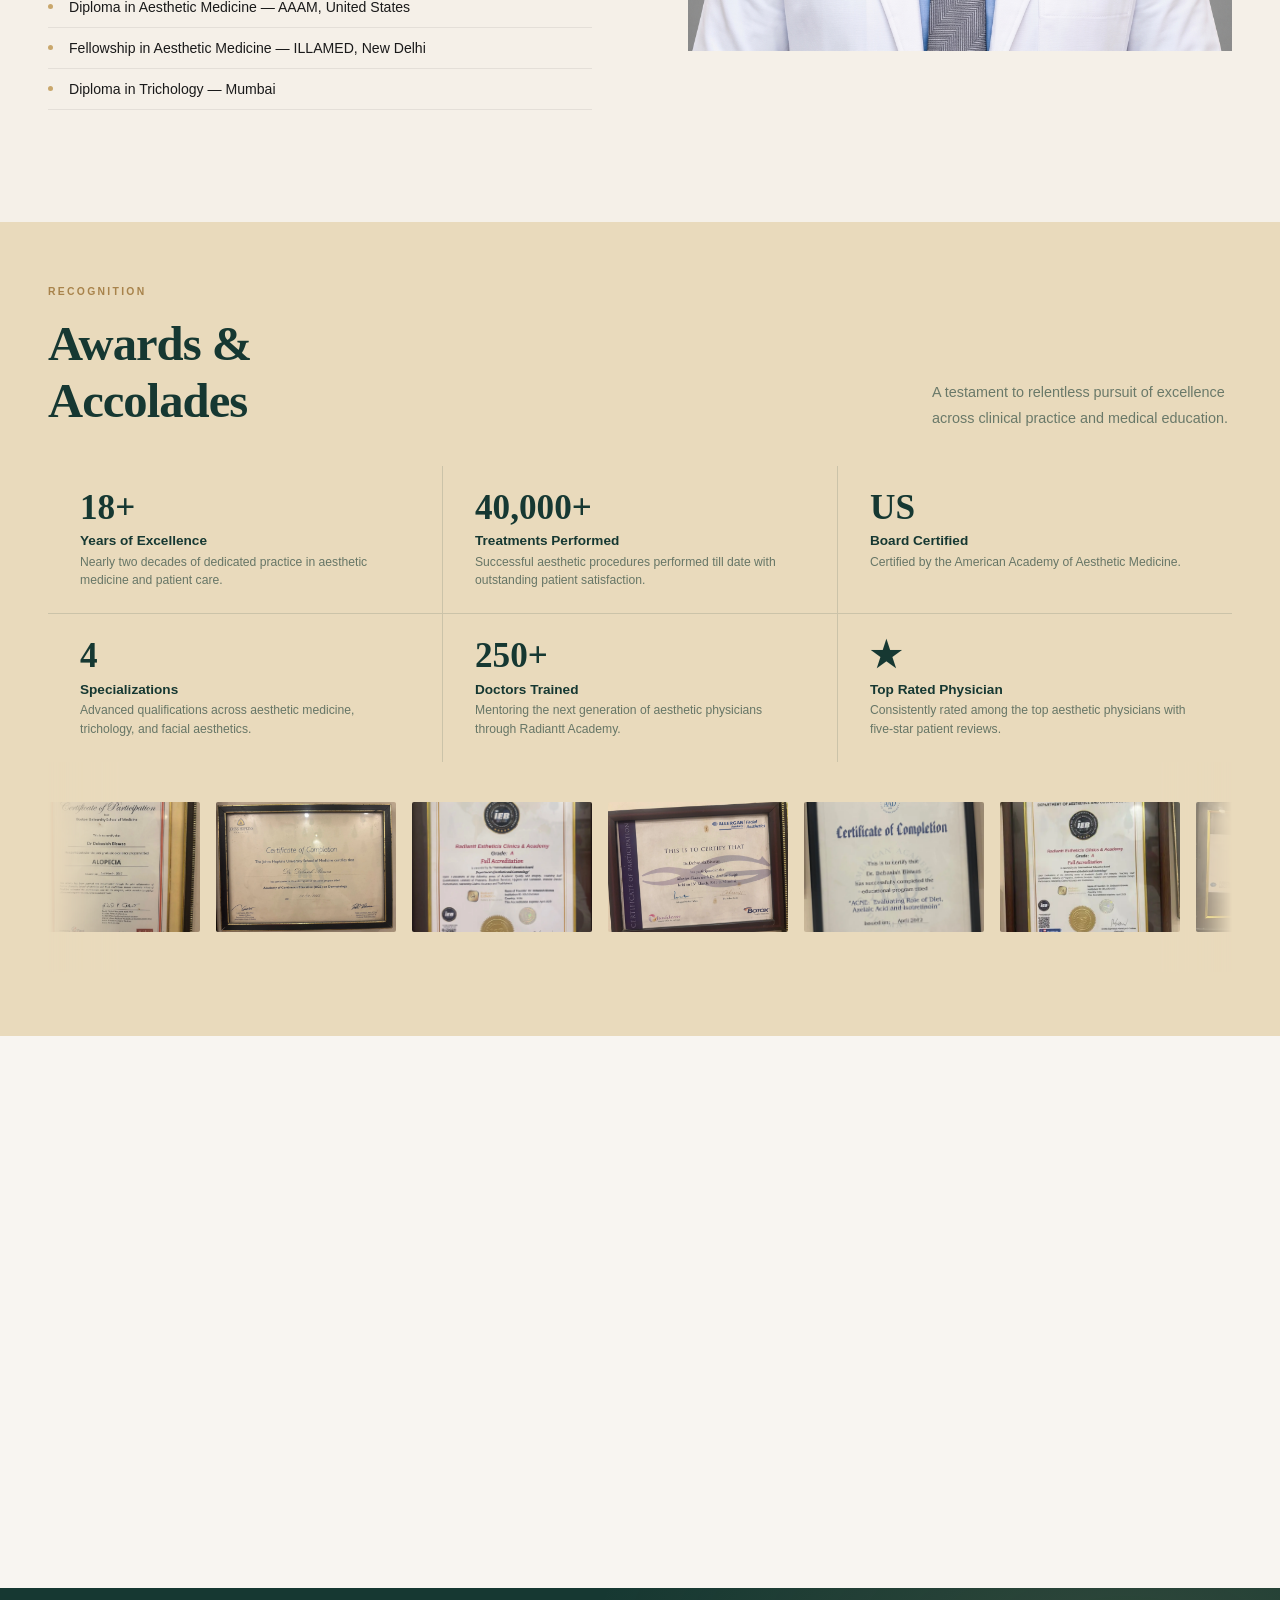
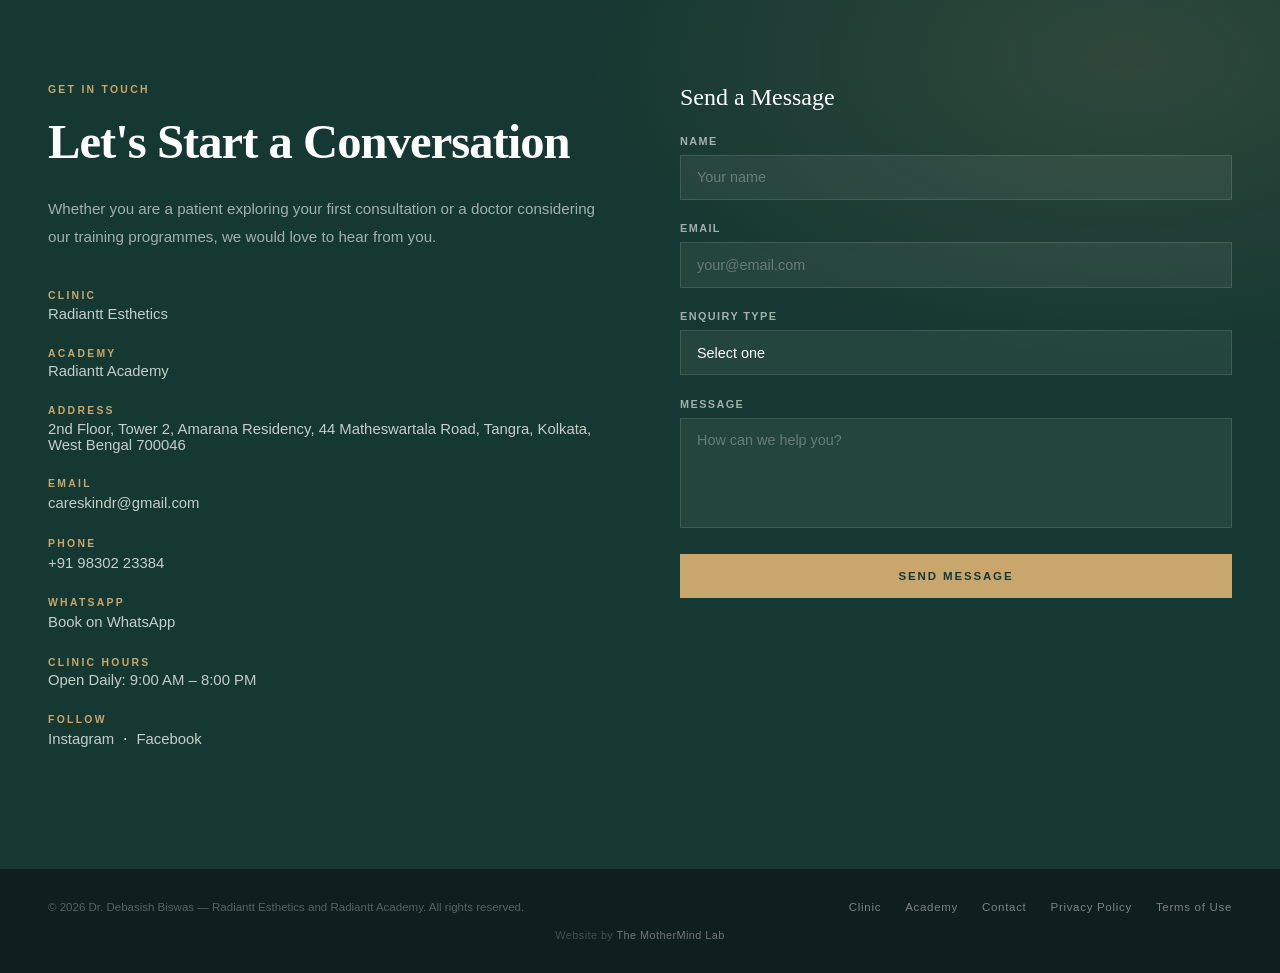
==== commit 7c07868d: "Redesign homepage hero on a light beige base with green rounded shapes Replaces the solid dark green" ====
--- a/index.html
+++ b/index.html
@@ -15,7 +15,7 @@
 <link rel="icon" href="favicon-32.png" type="image/png" sizes="32x32">
 <link rel="icon" href="favicon-16.png" type="image/png" sizes="16x16">
 <link rel="apple-touch-icon" href="apple-touch-icon.png">
-<link rel="stylesheet" href="style.css?v=49">
+<link rel="stylesheet" href="style.css?v=55">
 </head>
 <body class="home">
 <nav id="nav">
@@ -36,6 +36,13 @@
   <a href="academy.html">Academy</a><a href="#contact">Contact</a><a href="clinic.html#booking">Book Now</a>
 </div>
 <section class="hero" id="home">
+  <div class="hero-shapes" aria-hidden="true">
+    <span class="hero-shape hero-shape--stage"></span>
+    <span class="hero-shape hero-shape--pill-tr"></span>
+    <span class="hero-shape hero-shape--pill-bl"></span>
+    <span class="hero-shape hero-shape--square"></span>
+    <span class="hero-shape hero-shape--dot"></span>
+  </div>
   <div class="hero-bg-word">Radiantt</div>
   <div class="hero-marquee">
     <div class="hero-track">
--- a/style.css
+++ b/style.css
@@ -10,26 +10,47 @@
 .nav-links a:hover,.nav-links a:focus,.nav-links a.active{color:var(--gold)}
 .nav-book{padding:.55rem 1.4rem;border:1px solid rgba(255,255,255,.35);color:#fff;font-size:.7rem;font-weight:600;letter-spacing:.12em;text-transform:uppercase;text-decoration:none;transition:all .25s}
 .nav-book:hover{background:var(--maroon);border-color:var(--maroon);color:#fff}
-.hero{position:relative;height:100vh;min-height:680px;background:radial-gradient(1100px 620px at 82% 12%,rgba(201,167,108,.16),transparent 62%),radial-gradient(800px 500px at 8% 88%,rgba(30,71,65,.85),transparent 70%),var(--forest);overflow:hidden;display:flex;flex-direction:column;justify-content:flex-end}
-.hero-bg-word{position:absolute;top:60%;left:50%;transform:translate(-50%,-50%);font-family:'Playfair Display',serif;font-size:clamp(110px,20vw,300px);font-weight:900;color:rgba(255,255,255,.06);white-space:nowrap;letter-spacing:-.02em;pointer-events:none;user-select:none;z-index:1}
+.hero{position:relative;height:100vh;min-height:680px;background:var(--light);overflow:hidden;display:flex;flex-direction:column;justify-content:flex-end}
+.hero-shapes{position:absolute;inset:0;z-index:0;pointer-events:none}
+.hero-shape{position:absolute;display:block}
+.hero-shape--stage{bottom:0;left:50%;transform:translateX(-50%);width:min(540px,56vw);height:52%;background:var(--forest);border-radius:180px 180px 0 0}
+.hero-shape--pill-tr{top:13%;right:5%;width:min(300px,24vw);height:140px;background:rgba(22,56,50,.1);border-radius:70px}
+.hero-shape--pill-bl{bottom:22%;left:4%;width:min(230px,19vw);height:104px;background:rgba(22,56,50,.08);border-radius:52px}
+.hero-shape--square{top:24%;left:11%;width:112px;height:112px;background:rgba(201,167,108,.2);border-radius:34px}
+.hero-shape--dot{bottom:14%;right:13%;width:64px;height:64px;background:rgba(22,56,50,.14);border-radius:50%}
+.hero-bg-word{position:absolute;top:60%;left:50%;transform:translate(-50%,-50%);font-family:'Playfair Display',serif;font-size:clamp(110px,20vw,300px);font-weight:900;color:rgba(22,56,50,.06);white-space:nowrap;letter-spacing:-.02em;pointer-events:none;user-select:none;z-index:1}
 .hero-marquee{position:absolute;top:34%;left:0;right:0;transform:translateY(-50%);z-index:2;overflow:hidden;pointer-events:none;user-select:none;-webkit-mask-image:linear-gradient(90deg,transparent,#000 6%,#000 94%,transparent);mask-image:linear-gradient(90deg,transparent,#000 6%,#000 94%,transparent)}
 .hero-track{display:flex;width:max-content;animation:hero-scroll 26s linear infinite}
-.hero-track span{font-family:'Playfair Display',serif;font-size:clamp(64px,10vw,160px);font-weight:900;color:#fff;line-height:.92;letter-spacing:-.03em;white-space:nowrap;padding-right:.5em}
-.hero-track .dash{color:var(--gold);font-style:italic;font-weight:400}
+.hero-track span{font-family:'Playfair Display',serif;font-size:clamp(64px,10vw,160px);font-weight:900;color:var(--forest);line-height:.92;letter-spacing:-.03em;white-space:nowrap;padding-right:.5em}
+.hero-track .dash{color:var(--gold-deep);font-style:italic;font-weight:400}
 @keyframes hero-scroll{from{transform:translateX(0)}to{transform:translateX(-50%)}}
 @media(prefers-reduced-motion:reduce){.hero-track{animation:none}}
 .hero-photo-wrap{position:absolute;bottom:0;left:50%;transform:translateX(-50%);height:78%;z-index:4;display:flex;align-items:flex-end;justify-content:center}
-.hero-photo-wrap img{height:100%;width:auto;max-width:480px;object-fit:contain;object-position:bottom center;display:block;filter:drop-shadow(0 8px 32px rgba(0,0,0,.4))}
-.hero::after{content:'';position:absolute;left:0;right:0;bottom:0;height:42%;background:linear-gradient(to top,rgba(8,24,21,.78),rgba(8,24,21,.38) 45%,transparent);z-index:5;pointer-events:none}
-.hero-rule{position:absolute;bottom:5.6rem;left:0;right:0;height:1px;background:rgba(255,255,255,.12);z-index:6}
+.hero-photo-wrap img{height:100%;width:auto;max-width:480px;object-fit:contain;object-position:bottom center;display:block;filter:drop-shadow(0 10px 34px rgba(22,56,50,.28))}
+.hero-rule{position:absolute;bottom:5.6rem;left:0;right:0;height:1px;background:rgba(22,56,50,.14);z-index:6}
 .hero-bottom{position:relative;z-index:6;padding:0 3rem 2.8rem;display:flex;justify-content:space-between;align-items:flex-end}
-.hero-cred{font-size:.72rem;line-height:1.9;color:rgba(255,255,255,.6);letter-spacing:.04em;text-shadow:0 1px 4px rgba(0,0,0,.55)}
-.hero-cred strong{color:var(--gold);font-weight:600;display:block;text-shadow:0 1px 4px rgba(0,0,0,.65),0 2px 12px rgba(0,0,0,.45)}
+.hero-cred{font-size:.72rem;line-height:1.9;color:var(--gray);letter-spacing:.04em}
+.hero-cred strong{color:var(--maroon);font-weight:700;display:block;font-size:1.45rem;letter-spacing:.01em;font-family:'Playfair Display',serif}
 .hero-cta{display:flex;flex-direction:column;gap:.8rem;align-items:flex-end}
 .btn-gold{display:inline-block;padding:.82rem 2.2rem;background:linear-gradient(135deg,var(--maroon2),var(--maroon));color:#fff;font-size:.7rem;font-weight:700;letter-spacing:.16em;text-transform:uppercase;text-decoration:none;transition:all .25s;min-width:230px;text-align:center}
 .btn-gold:hover{background:var(--maroon2);transform:translateY(-2px)}
 .btn-ghost{display:inline-block;padding:.82rem 2.2rem;border:1px solid rgba(255,255,255,.4);color:#fff;font-size:.7rem;font-weight:600;letter-spacing:.16em;text-transform:uppercase;text-decoration:none;transition:all .25s;min-width:230px;text-align:center}
 .btn-ghost:hover{border-color:var(--gold);color:var(--gold)}
+.hero .btn-ghost{border-color:rgba(22,56,50,.4);color:var(--forest)}
+.hero .btn-ghost:hover{background:var(--forest);border-color:var(--forest);color:#fff}
+.hero-cta .btn-gold,.hero-cta .btn-ghost{position:relative;isolation:isolate;overflow:hidden;border:none;background:none;color:var(--forest);box-shadow:0 0 18px rgba(125,38,53,.28);transition:color .25s,box-shadow .25s,transform .25s}
+.hero-cta .btn-gold::before,.hero-cta .btn-ghost::before{content:'';position:absolute;left:50%;top:50%;width:240%;aspect-ratio:1;translate:-50% -50%;z-index:-2;background:conic-gradient(from 0deg,transparent 0 10%,var(--maroon) 18%,#d4536e 26%,var(--maroon2) 34%,transparent 44% 60%,var(--maroon) 68%,#d4536e 76%,var(--maroon2) 84%,transparent 94% 100%);animation:btn-orbit 4.5s linear infinite}
+.hero-cta .btn-gold::after,.hero-cta .btn-ghost::after{content:'';position:absolute;inset:2px;z-index:-1;background:var(--light);transition:background .25s}
+.hero-cta .btn-gold:hover::after,.hero-cta .btn-ghost:hover::after{background:rgba(125,38,53,.08)}
+.hero-cta .btn-gold:hover,.hero-cta .btn-ghost:hover{color:var(--maroon);box-shadow:0 0 28px rgba(125,38,53,.5);transform:translateY(-2px)}
+@keyframes btn-orbit{to{rotate:360deg}}
+@media(prefers-reduced-motion:reduce){.hero-cta .btn-gold::before,.hero-cta .btn-ghost::before{animation:none}}
+body.home nav:not(.scrolled) .nav-logo{color:var(--forest)}
+body.home nav:not(.scrolled) .nav-links a{color:rgba(22,56,50,.75)}
+body.home nav:not(.scrolled) .nav-links a:hover,body.home nav:not(.scrolled) .nav-links a:focus,body.home nav:not(.scrolled) .nav-links a.active{color:var(--gold-deep)}
+body.home nav:not(.scrolled) .nav-book{border-color:rgba(22,56,50,.35);color:var(--forest)}
+body.home nav:not(.scrolled) .nav-book:hover{background:var(--maroon);border-color:var(--maroon);color:#fff}
+body.home nav:not(.scrolled) .ham span{background:var(--forest)}
 .page-hero{position:relative;background:radial-gradient(900px 460px at 85% 10%,rgba(201,167,108,.18),transparent 62%),radial-gradient(700px 420px at 10% 95%,rgba(30,71,65,.9),transparent 70%),var(--forest);padding:9.5rem 3rem 4.5rem;text-align:center;overflow:hidden}
 .page-hero::before{content:attr(data-word);position:absolute;top:50%;left:50%;transform:translate(-50%,-50%);font-family:'Playfair Display',serif;font-size:clamp(90px,16vw,240px);font-weight:900;color:rgba(255,255,255,.05);white-space:nowrap;pointer-events:none;z-index:2}
 .page-hero>*{position:relative;z-index:3}
@@ -251,5 +272,5 @@
 .mobile-menu a{color:#fff;text-decoration:none;font-family:'Playfair Display',serif;font-size:2rem;font-weight:700;transition:color .2s}
 .mobile-menu a:hover{color:var(--gold)}
 .mobile-close{position:absolute;top:2rem;right:2.5rem;background:none;border:none;color:#fff;font-size:2rem;cursor:pointer;line-height:1}
-@media(max-width:900px){nav{padding:1.2rem 1.5rem}.nav-links{display:none}.ham{display:flex}.hero{height:88vh;min-height:600px}.hero-marquee{top:25%}.hero-bottom{flex-direction:column;gap:2rem;padding:0 1.5rem 2.5rem;align-items:flex-start}.hero-cred{font-size:.82rem}.hero-cred strong{font-size:1.25rem;font-weight:700;letter-spacing:.02em;color:var(--gold2)}.hero-cta{align-items:flex-start;width:100%}.btn-gold,.btn-ghost{min-width:0;width:100%}.about{grid-template-columns:1fr;padding:4rem 1.5rem;gap:3rem}.about-img-wrap img{height:420px}.about-accent{display:none}.awards{padding:4rem 1.5rem}.awards-grid{grid-template-columns:1fr 1fr}.dual-gateway{grid-template-columns:1fr;padding:4rem 1.5rem}.page-hero{padding:8rem 1.5rem 3.5rem}.treat-grid{grid-template-columns:1fr 1fr}.ba-grid{grid-template-columns:1fr}.test-grid{grid-template-columns:1fr}.faq-section{padding:4rem 1.5rem}.booking{padding:4rem 1.5rem}.booking-grid{grid-template-columns:1fr;gap:3rem}.acad-apply{padding:4rem 1.5rem}.why-grid{grid-template-columns:1fr 1fr}.curriculum{padding:4rem 1.5rem}.curr-grid{grid-template-columns:1fr 1fr}.curr-support{padding:2rem 1.5rem}.curr-support-grid{grid-template-columns:1fr 1fr;gap:1.5rem}.programmes{padding:4rem 1.5rem}.contact{padding:4rem 1.5rem}.contact-grid{grid-template-columns:1fr;gap:3rem}.gateway,.treatments,.ba-section,.testimonials{padding:4rem 1.5rem}.why-train{padding:4rem 1.5rem}}
+@media(max-width:900px){nav{padding:1.2rem 1.5rem}.nav-links{display:none}.ham{display:flex}.hero{height:88vh;min-height:600px}.hero-marquee{top:16%}.hero-bg-word{top:29%;font-size:78px;color:rgba(22,56,50,.13)}.hero-photo-wrap{height:62%;bottom:14%}.hero-photo-wrap img{max-width:300px}.hero-shape--stage{width:min(320px,74vw);height:52%;bottom:14%;border-radius:150px 150px 60px 60px}.hero-shape--pill-tr{top:9%;right:-6%;width:190px;height:120px}.hero-shape--pill-bl{display:none}.hero-shape--square{top:17%;left:4%;width:78px;height:78px;border-radius:24px}.hero-shape--dot{bottom:auto;top:12%;right:auto;left:52%;width:40px;height:40px}.hero::after{content:'';position:absolute;left:0;right:0;bottom:0;height:32%;background:linear-gradient(to top,var(--light) 30%,rgba(248,245,241,.92) 62%,transparent);z-index:5;pointer-events:none}.hero-rule{display:none}.hero-bottom{flex-direction:column;gap:1.2rem;padding:0 1.5rem 2rem;align-items:flex-start}.hero-cred{font-size:.82rem}.hero-cred strong{font-size:1.35rem;font-weight:700;letter-spacing:.01em;color:var(--maroon)}.hero-cta{align-items:flex-start;width:100%}.btn-gold,.btn-ghost{min-width:0;width:100%}.about{grid-template-columns:1fr;padding:4rem 1.5rem;gap:3rem}.about-img-wrap img{height:420px}.about-accent{display:none}.awards{padding:4rem 1.5rem}.awards-grid{grid-template-columns:1fr 1fr}.dual-gateway{grid-template-columns:1fr;padding:4rem 1.5rem}.page-hero{padding:8rem 1.5rem 3.5rem}.treat-grid{grid-template-columns:1fr 1fr}.ba-grid{grid-template-columns:1fr}.test-grid{grid-template-columns:1fr}.faq-section{padding:4rem 1.5rem}.booking{padding:4rem 1.5rem}.booking-grid{grid-template-columns:1fr;gap:3rem}.acad-apply{padding:4rem 1.5rem}.why-grid{grid-template-columns:1fr 1fr}.curriculum{padding:4rem 1.5rem}.curr-grid{grid-template-columns:1fr 1fr}.curr-support{padding:2rem 1.5rem}.curr-support-grid{grid-template-columns:1fr 1fr;gap:1.5rem}.programmes{padding:4rem 1.5rem}.contact{padding:4rem 1.5rem}.contact-grid{grid-template-columns:1fr;gap:3rem}.gateway,.treatments,.ba-section,.testimonials{padding:4rem 1.5rem}.why-train{padding:4rem 1.5rem}}
 @media(max-width:600px){.awards-grid{grid-template-columns:1fr}.treat-grid{grid-template-columns:1fr}.why-grid{grid-template-columns:1fr}.curr-grid{grid-template-columns:1fr}.curr-support-grid{grid-template-columns:1fr}.prog-grid{grid-template-columns:1fr}footer{flex-direction:column;padding:1.5rem;text-align:center}.why-grid-9{grid-template-columns:1fr;gap:.75rem}.why-grid-9 .why-card{display:grid;grid-template-columns:auto 1fr;column-gap:.9rem;align-items:start;padding:1.1rem 1.2rem;text-align:left}.why-grid-9 .why-num{grid-column:1;grid-row:1/span 2;min-width:1.9rem;font-size:1.5rem;line-height:1;margin-bottom:0}.why-grid-9 .why-title{grid-column:2;font-size:.88rem;margin-bottom:.35rem;line-height:1.3}.why-grid-9 .why-desc{grid-column:2;display:block;font-size:.8rem;line-height:1.6}}
